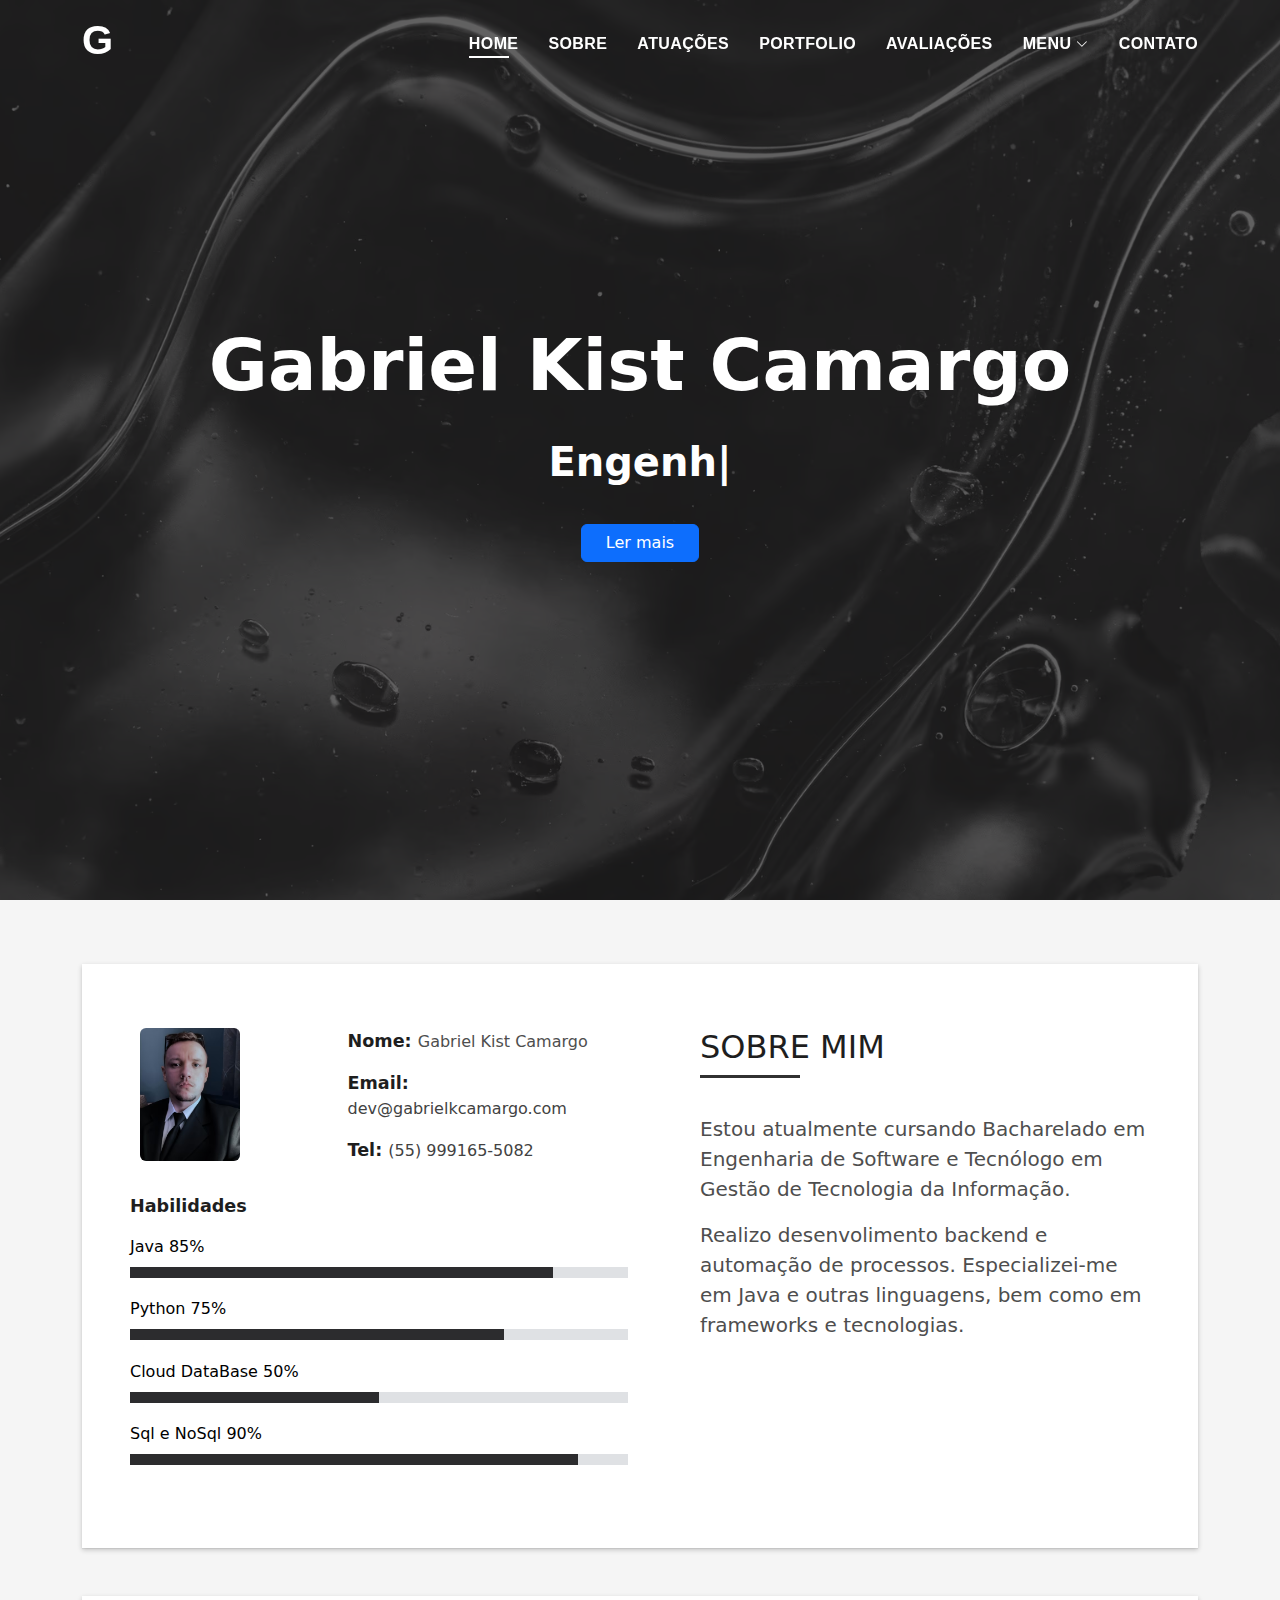
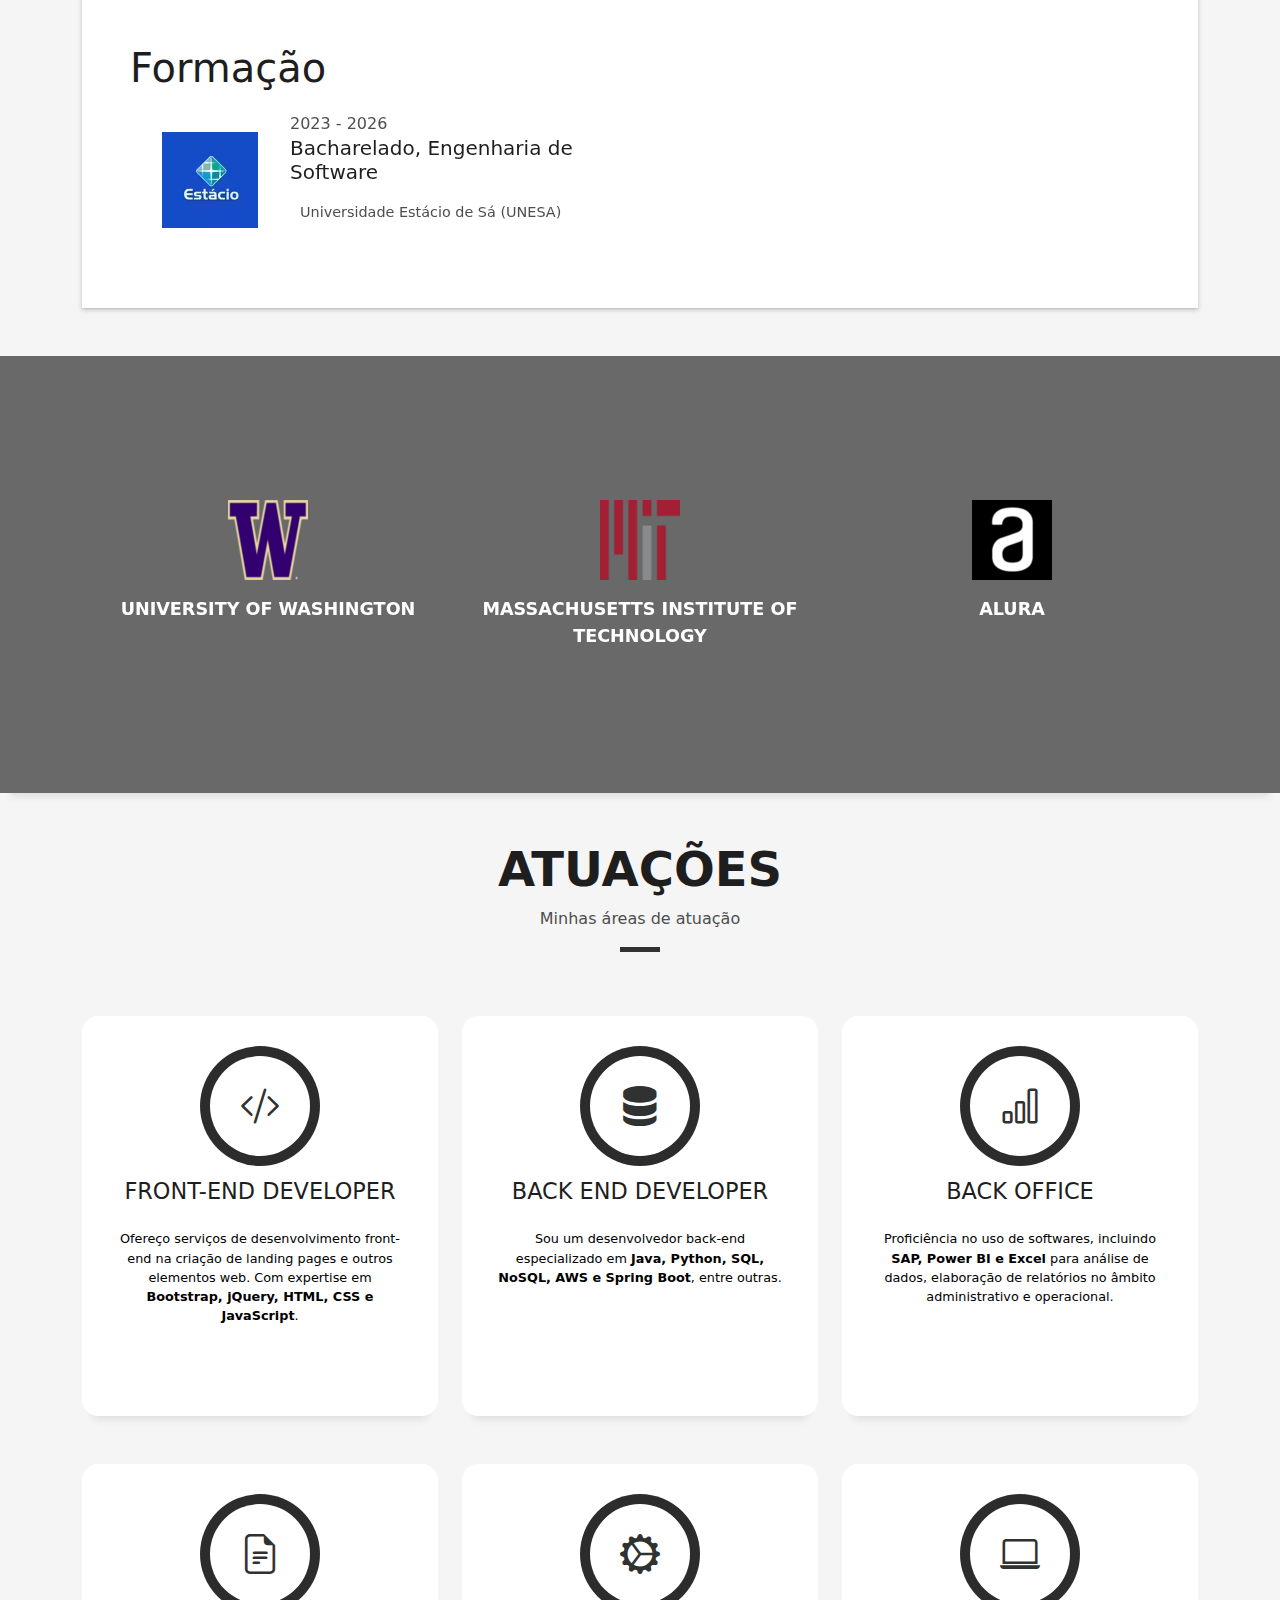
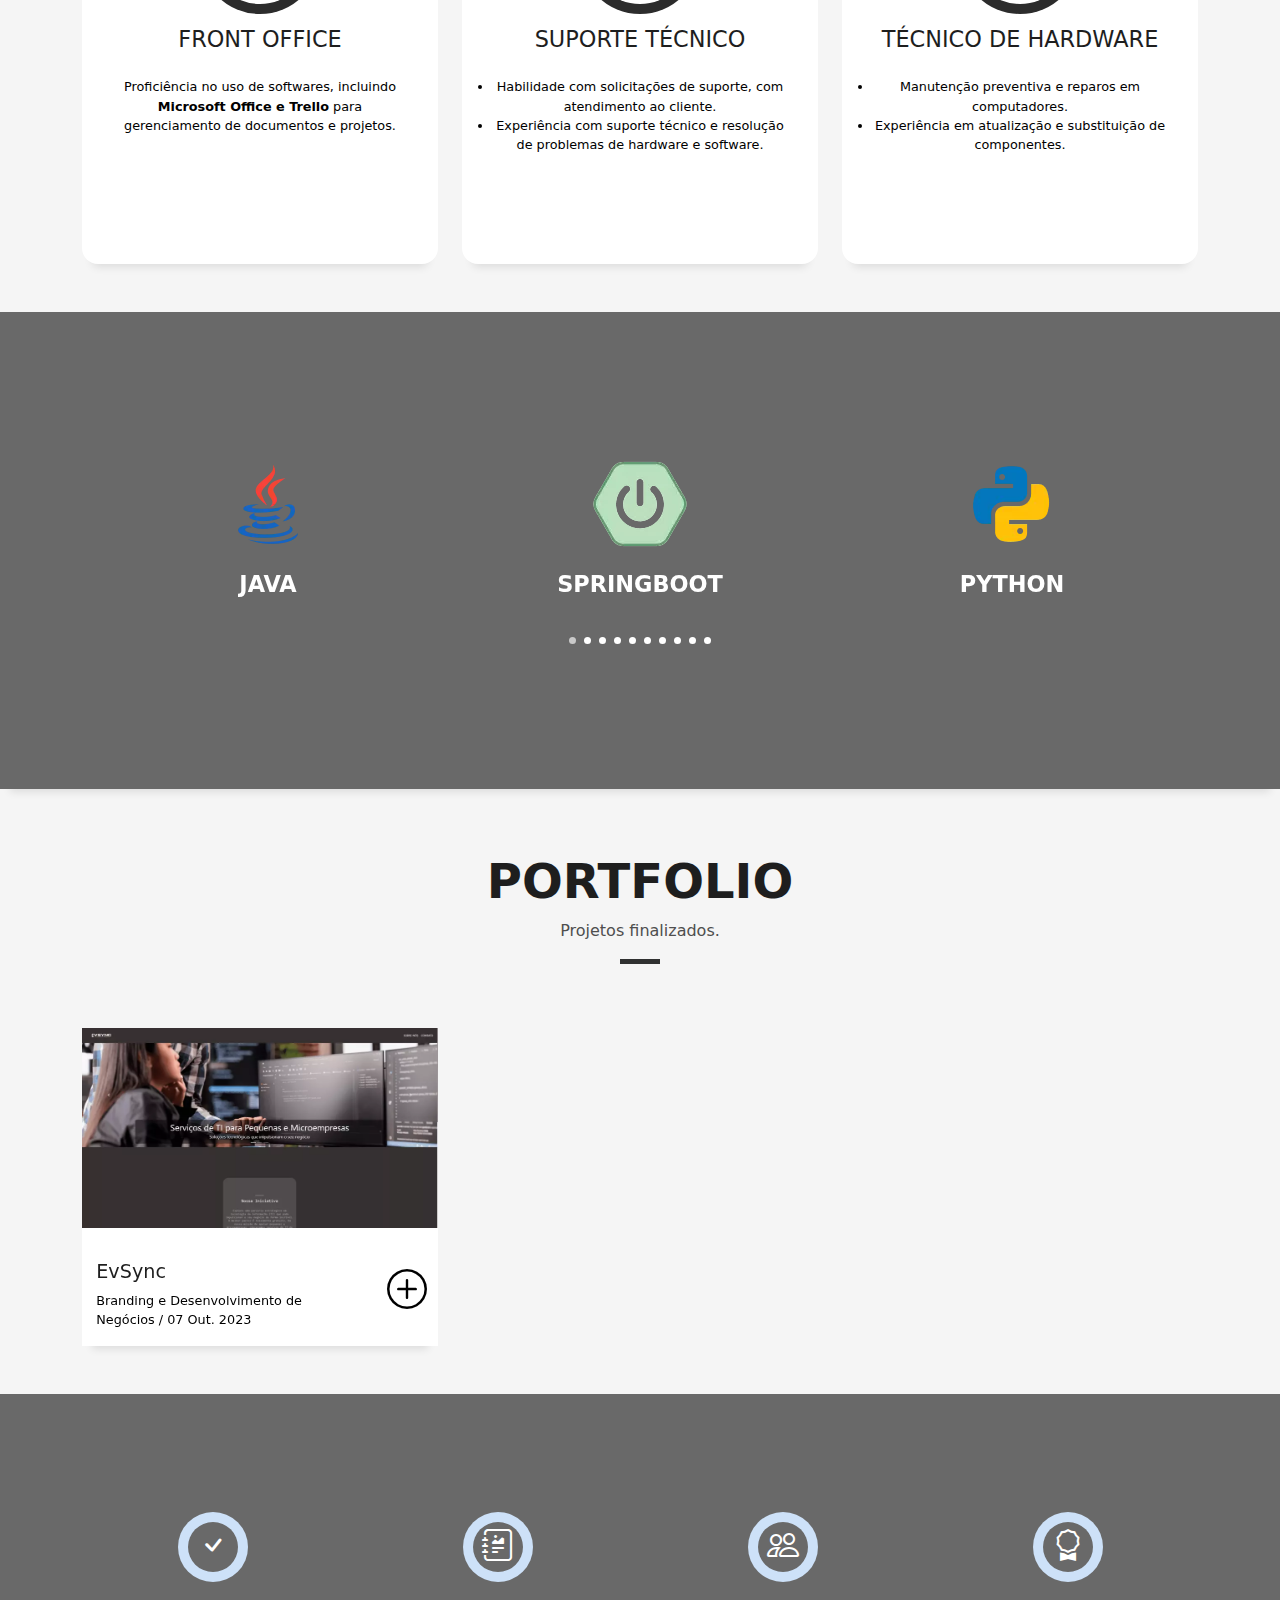
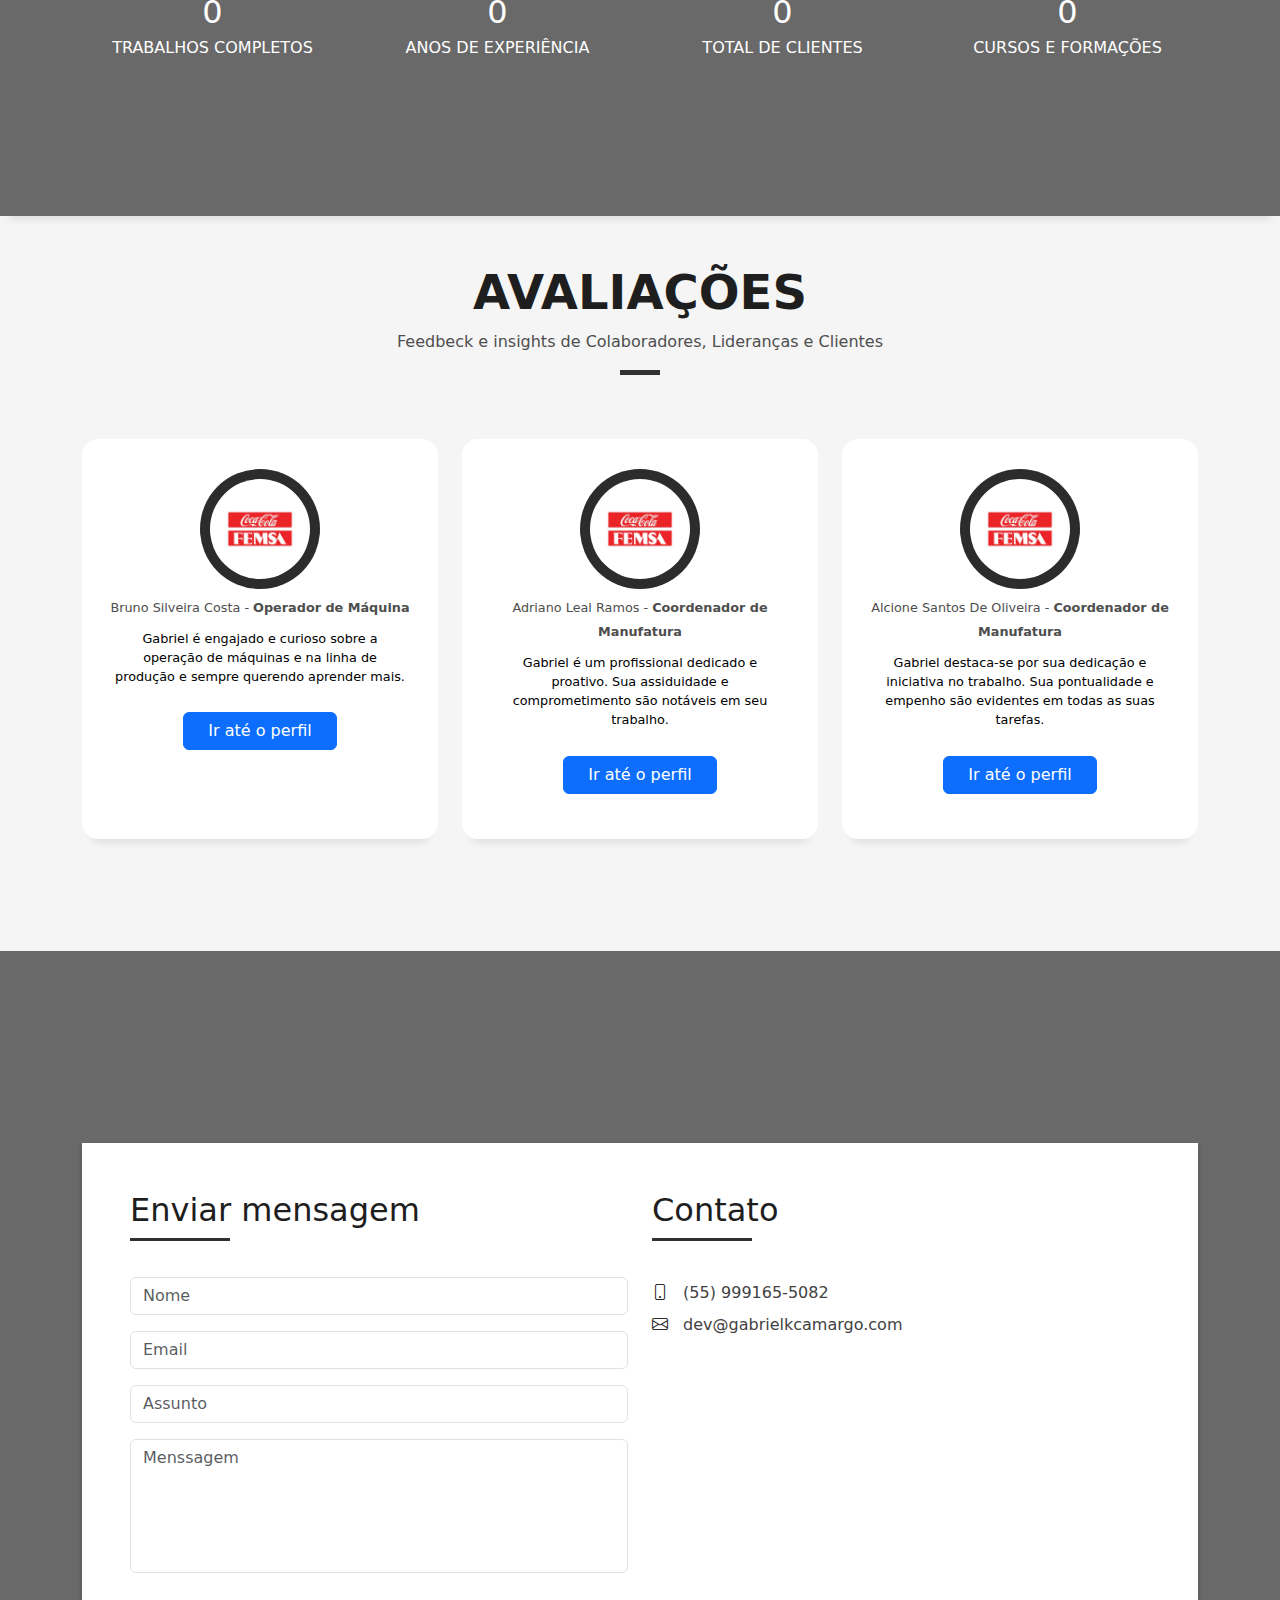
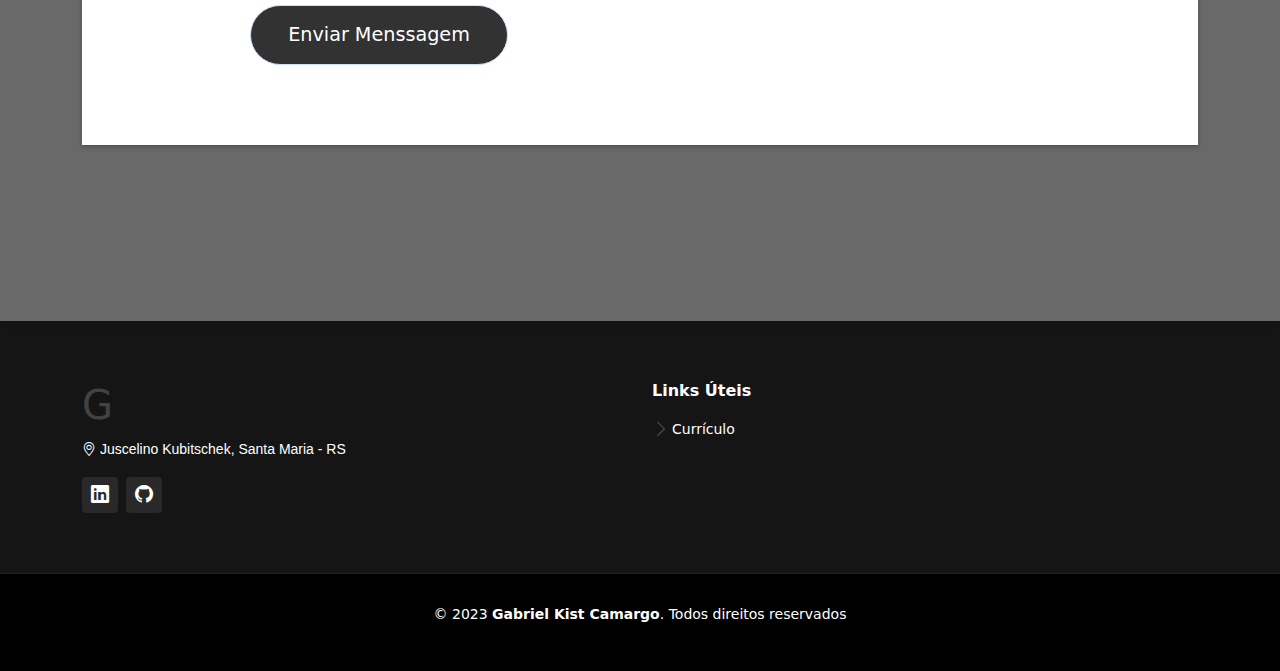
==== index.html @ 9a5e432b "Fixed - Correção nas dimenções" ====
<!DOCTYPE html>
<html lang="pt-br">
  <head>
    <meta charset="utf-8" />
    <meta content="width=device-width, initial-scale=1.0" name="viewport" />
    <title>Gabriel Kist Camargo | Portfolio</title>
    <meta
      name="keywords"
      content="Tecnologia da Informação, Desenvolvimento Web, Programação, Habilidades de TI, Portfólio, Experiência em TI"
    />

    <meta
      name="description"
      content="Portfólio de Gabriel Kist Camargo com habilidades de TI e descubra mais sobre mim, com experiência em diversas áreas da tecnologia da informação."
    />
    <!-- Favicons -->
    <link href="assets/img/AnyConv.com__favicon.webp" rel="icon" />
    <!-- Vendor CSS Files -->
    <link
      href="assets/vendor/bootstrap/css/bootstrap.min.css"
      rel="stylesheet"
    />
    <link
      href="assets/vendor/bootstrap-icons/bootstrap-icons.css"
      rel="stylesheet"
    />
    <link
      href="assets/vendor/glightbox/css/glightbox.min.css"
      rel="stylesheet"
    />
    <link href="assets/vendor/swiper/swiper-bundle.min.css" rel="stylesheet" />
    <!-- Template Main CSS File -->
    <link href="assets/css/main.css" rel="stylesheet" />
  </head>
  <body>
    <!-- ======= Header ======= -->
    <header id="header" class="fixed-top">
      <div class="container d-flex align-items-center justify-content-between">
        <h1 class="logo">G</h1>
        <nav id="navbar" class="navbar">
          <ul>
            <li><a class="nav-link scrollto active" href="#banner">Home</a></li>
            <li><a class="nav-link scrollto" href="#about">Sobre</a></li>
            <li><a class="nav-link scrollto" href="#services">Atuações</a></li>
            <li>
              <a class="nav-link scrollto" href="#portfolio">Portfolio</a>
            </li>
            <li>
              <a class="nav-link scrollto" href="#insights">Avaliações</a>
            </li>
            <li class="dropdown">
              <a href="#"
                ><span>Menu</span> <i class="bi bi-chevron-down"></i
              ></a>
              <ul>
                <li><a href="#">Drop Down 1</a></li>
                <a href="#formacoes">FORMAÇÕES</a>
                <li><a href="#">Drop Down 2</a></li>
                <li><a href="#">Drop Down 3</a></li>
                <li><a href="#">Drop Down 4</a></li>
              </ul>
            </li>
            <li><a class="nav-link scrollto" href="#contact">Contato</a></li>
          </ul>
          <i class="bi bi-list mobile-nav-toggle"></i>
        </nav>
      </div>
    </header>
    <!-- End Header -->
    <!-- ======= Banner Section ======= -->
    <div
      id="banner"
      class="banner route bg-image"
      style="background-image: url(assets/img/banner_header.avif)"
    >
      <div class="overlay-itro"></div>
      <div class="banner-content display-table">
        <div class="table-cell">
          <div class="container">
            <h1 class="banner-title mb-4">Gabriel Kist Camargo</h1>
            <p class="banner-subtitle">
              <span
                class="typed"
                data-typed-items="Engenheiro de Software, Desenvolvedor Back-End"
              ></span>
            </p>
            <p class="pt-3">
              <a
                class="btn btn-primary btn js-scroll px-4"
                href="#about"
                role="button"
                >Ler mais</a
              >
            </p>
          </div>
        </div>
      </div>
    </div>
    <!-- End Banner Section -->

    <main id="main">
      <!-- ======= About Section ======= -->
      <section id="about" class="about-mf sect-pt4 route">
        <div class="container">
          <div class="row">
            <div class="col-sm-12">
              <div class="box-shadow-full">
                <div class="row">
                  <div class="col-md-6">
                    <div class="row">
                      <div class="col-sm-6 col-md-5">
                        <div class="about-img">
                          <img
                            src="assets/img/foto_perfil_about.avif"
                            class="img-fluid rounded b-shadow-a"
                            style="width: 100px; height: 2%"
                            alt="Foto de Perfil de Gabriel Kist Camargo"
                          />
                        </div>
                      </div>
                      <div class="col-sm-6 col-md-7">
                        <div class="about-info">
                          <p>
                            <span class="title-s">Nome: </span>
                            <span>Gabriel Kist Camargo</span>
                          </p>
                          <p>
                            <span class="title-s">Email: </span>
                            <a
                              target="_blank"
                              href="mailto:dev@gabrielkcamargo.com"
                              >dev@gabrielkcamargo.com</a
                            >
                          </p>
                          <p>
                            <span class="title-s">Tel: </span>
                            <a
                              target="_blank"
                              href="https://wa.me/5555991655082?text=Olá,%20gostaria%20de%20falar%20com%20você!"
                              >(55) 999165-5082</a
                            >
                          </p>
                        </div>
                      </div>
                    </div>
                    <div class="skill-mf">
                      <p class="title-s">Habilidades</p>
                      <span>Java</span> <span class="pull-right">85%</span>
                      <div class="progress">
                        <div
                          class="progress-bar"
                          role="progressbar"
                          style="width: 85%"
                          aria-valuenow="85"
                          aria-valuemin="0"
                          aria-valuemax="100"
                          aria-label="Progresso atual: 85%"
                        ></div>
                      </div>
                      <span>Python</span> <span class="pull-right">75%</span>
                      <div class="progress">
                        <div
                          class="progress-bar"
                          role="progressbar"
                          style="width: 75%"
                          aria-valuenow="75"
                          aria-valuemin="0"
                          aria-valuemax="100"
                          aria-label="Progresso atual: 85%"
                        ></div>
                      </div>
                      <span>Cloud DataBase</span>
                      <span class="pull-right">50%</span>
                      <div class="progress">
                        <div
                          class="progress-bar"
                          role="progressbar"
                          style="width: 50%"
                          aria-valuenow="50"
                          aria-valuemin="0"
                          aria-valuemax="100"
                          aria-label="Progresso atual: 85%"
                        ></div>
                      </div>
                      <span>Sql e NoSql</span>
                      <span class="pull-right">90%</span>
                      <div class="progress">
                        <div
                          class="progress-bar"
                          role="progressbar"
                          style="width: 90%"
                          aria-valuenow="90"
                          aria-valuemin="0"
                          aria-valuemax="100"
                          aria-label="Progresso atual: 85%"
                        ></div>
                      </div>
                    </div>
                  </div>
                  <div class="col-md-6">
                    <div class="about-me pt-4 pt-md-0">
                      <div class="title-box-2">
                        <h5 class="title-left">SOBRE MIM</h5>
                      </div>
                      <p class="lead"></p>
                      <p class="lead">
                        Estou atualmente cursando
                        <b
                          >Bacharelado em Engenharia de Software e Tecnólogo em
                          Gestão de Tecnologia da Informação</b
                        >.
                      </p>
                      <p class="lead">
                        Realizo desenvolimento backend e automação de processos.
                        Especializei-me em Java e outras linguagens, bem como em
                        frameworks e tecnologias.
                      </p>
                    </div>
                  </div>
                </div>
              </div>
            </div>
          </div>
        </div>
      </section>
      <!-- End About Section -->
      <!-- ======= Atuações Section ======= -->
      <section id="formacoes">
        <div class="container">
          <div class="row">
            <div class="col-md-12">
              <div class="box-shadow-full">
                <h1 class="titulo-form">Formação</h1>
                <div class="other-slider swiper" data-aos-delay="100">
                  <div class="swiper-wrapper">
                    <div class="swiper-slide">
                      <div class="col-md-6">
                        <div class="education-box">
                          <img
                            src="./assets/img/icons/ESTÁCIO.avif"
                            alt="Imagem 2"
                            class="education-img"
                          />
                          <div>
                            <span class="year">2023 - 2026</span>
                            <h5 class="s-title">
                              Bacharelado, Engenharia de Software
                            </h5>
                            <p class="s-description">
                              Universidade Estácio de Sá (UNESA)
                            </p>
                          </div>
                        </div>
                      </div>
                    </div>
                    <div class="swiper-slide">
                      <div class="col-md-6">
                        <div class="education-box">
                          <img
                            src="./assets/img/icons/fiap.webp"
                            alt="Imagem 1"
                            class="education-img"
                          />
                          <div>
                            <span class="year">2024 - 2015</span>
                            <h5 class="s-title">
                              Tecnólogo, Gestão de TI
                            </h5>
                            <p class="s-description">
                              Faculdade de Informática e Administração Paulista
                              (FIAP)
                            </p>
                          </div>
                        </div>
                      </div>
                    </div>
                  </div>
                </div>
              </div>
            </div>
          </div>
        </div>
      </section>
      <div
        class="testimonials paralax-mf bg-image"
        style="background-image: url(assets/img/icons/banner_form.avif)"
      >
        <div class="overlay-mf"></div>
        <div class="container">
          <div class="row">
            <div
              class="col-md-12 d-flex justify-content-center align-items-center"
            >
              <div class="testimonials-slider swiper" data-aos-delay="100">
                <div class="swiper-wrapper">
                  <div class="swiper-slide">
                    <div class="testimonial-box">
                      <div class="author-test">
                        <img
                          src="./assets/img/icons/UOW.webp"
                          alt="Imagem 1"
                          class="education-img"
                        />
                        <span class="author-study">University of Washington</span>
                      </div>
                    </div>
                  </div>
                  <div class="swiper-slide">
                    <div class="testimonial-box">
                      <div class="author-test">
                        <img
                          src="./assets/img/icons/MIT.webp"
                          alt="Imagem 1"
                          class="education-img"
                          
                        />
                         <span class="author-study">Massachusetts Institute of Technology</span>
                      </div>
                    </div>
                  </div>
                  <div class="swiper-slide">
                    <div class="testimonial-box">
                      <div class="author-test">
                        <img
                          src="./assets/img/icons/alura.webp"
                          alt="Imagem 1"
                          class="education-img"
                        />
                         <span class="author-study">Alura</span>
                      </div>
                    </div>
                  </div>
                  <div class="swiper-slide">
                    <div class="testimonial-box">
                      <div class="author-test">
                        <img
                          src="./assets/img/icons/EF.webp"
                          alt="Imagem 1"
                          class="education-img"
                        />
                         <span class="author-study">English Live</span>
                      </div>
                    </div>
                  </div>
                  <div class="swiper-slide">
                    <div class="testimonial-box">
                      <div class="author-test">
                        <img
                          src="./assets/img/icons/EBAC.webp"
                          alt="Imagem 1"
                          class="education-img"
                        />
                         <span class="author-study">Escola Britânica de Artes Criativas e Tecnologia</span>
                      </div>
                    </div>
                  </div>
                  <div class="swiper-slide">
                    <div class="testimonial-box">
                      <div class="author-test">
                        <img
                          src="./assets/img/icons/Estudonauta.webp"
                          alt="Imagem 1"
                          class="education-img"
                        />
                         <span class="author-study">Estudonauta</span>
                      </div>
                    </div>
                  </div>
                  
                </div>
              </div>
            </div>
          </div>
        </div>
      </div>
      <!-- End Services Section -->
      <!-- ======= Atuações Section ======= -->
      <section id="services" class="services-mf pt-5 route">
        <div class="container">
          <div class="row">
            <div class="col-sm-12">
              <div class="title-box text-center">
                <h3 class="title-a">Atuações</h3>
                <p class="subtitle-a">Minhas áreas de atuação</p>
                <div class="line-mf"></div>
              </div>
            </div>
          </div>
          <div class="row">
            <div class="col-md-4">
              <div class="service-box">
                <div class="service-ico">
                  <span class="ico-circle"
                    ><i class="bi bi-code-slash"></i
                  ></span>
                </div>
                <div class="service-content">
                  <h2 class="s-title">Front-End Developer</h2>
                  <p class="s-description text-center">
                    Ofereço serviços de desenvolvimento front-end na criação de
                    landing pages e outros elementos web. Com expertise em
                    <b>Bootstrap, jQuery, HTML, CSS e JavaScript</b>.
                  </p>
                </div>
              </div>
            </div>
            <div class="col-md-4">
              <div class="service-box">
                <div class="service-ico">
                  <span class="ico-circle"><i class="bi bi-server"></i></span>
                </div>
                <div class="service-content">
                  <h2 class="s-title">Back End Developer</h2>
                  <p class="s-description text-center">
                    Sou um desenvolvedor back-end especializado em
                    <b>Java, Python, SQL, NoSQL, AWS e Spring Boot</b>, entre
                    outras.
                  </p>
                </div>
              </div>
            </div>
            <div class="col-md-4">
              <div class="service-box">
                <div class="service-ico">
                  <span class="ico-circle"
                    ><i class="bi bi-bar-chart"></i
                  ></span>
                </div>
                <div class="service-content">
                  <h2 class="s-title">Back Office</h2>
                  <p class="s-description text-center">
                    Proficiência no uso de softwares, incluindo
                    <b>SAP, Power BI e Excel</b> para análise de dados,
                    elaboração de relatórios no âmbito administrativo e
                    operacional.
                  </p>
                </div>
              </div>
            </div>
            <div class="col-md-4">
              <div class="service-box">
                <div class="service-ico">
                  <span class="ico-circle"
                    ><i class="bi bi-file-earmark-text"></i
                  ></span>
                </div>
                <div class="service-content">
                  <h2 class="s-title">Front Office</h2>
                  <p class="s-description text-center">
                    Proficiência no uso de softwares, incluindo
                    <b>Microsoft Office e Trello</b> para gerenciamento de
                    documentos e projetos.
                  </p>
                </div>
              </div>
            </div>
            <div class="col-md-4">
              <div class="service-box">
                <div class="service-ico">
                  <span class="ico-circle"
                    ><i class="bi bi-gear-wide-connected"></i
                  ></span>
                </div>
                <div class="service-content">
                  <h2 class="s-title">Suporte técnico</h2>
                  <ul class="s-description s-description-tec text-center">
                    <li>
                      Habilidade com solicitações de suporte, com
                      atendimento ao cliente.
                    </li>
                    <li>
                      Experiência com suporte técnico e
                      resolução de problemas de hardware e software.
                    </li>
                  </ul>
                </div>
              </div>
            </div>
            <div class="col-md-4">
              <div class="service-box">
                <div class="service-ico">
                  <span class="ico-circle"><i class="bi bi-laptop"></i></span>
                </div>
                <div class="service-content">
                  <h2 class="s-title">Técnico de hardware</h2>
                  <ul class="s-description s-description-tec text-center">
                    <li>
                      Manutenção preventiva e reparos em computadores.
                    </li>
                    <li>
                      Experiência em atualização e substituição de componentes.
                    </li>
                  </ul>
                </div>
              </div>
            </div>
          </div>
        </div>
      </section>
      <!-- End Services Section -->
      <div
        class="testimonials paralax-mf bg-image"
        style="background-image: url(assets/img/icons/banner_tech.avif)"
      >
        <div class="overlay-mf"></div>
        <div class="container">
          <div class="row">
            <div
              class="col-md-12 d-flex justify-content-center align-items-center"
            >
              <div class="testimonials-slider swiper" data-aos-delay="100">
                <div class="swiper-wrapper">
                  <div class="swiper-slide">
                    <div class="testimonial-box">
                      <div class="author-test">
                        <img
                          src="./assets/img/icon/iconejava.webp"
                          alt="Icone Java"
                        />
                        <span class="author">Java</span>
                      </div>
                    </div>
                  </div>
                  <div class="swiper-slide">
                    <div class="testimonial-box">
                      <div class="author-test">
                        <img
                          src="./assets/img/icon/iconespringboot.webp"
                          alt="Icone SpringBoot"
                        />
                        <span class="author">SpringBoot</span>
                      </div>
                    </div>
                  </div>
                  <div class="swiper-slide">
                    <div class="testimonial-box">
                      <div class="author-test">
                        <img
                          src="./assets/img/icon/iconepython.webp"
                          alt="Icone Python"
                        />
                        <span class="author">Python</span>
                      </div>
                    </div>
                  </div>
                  <div class="swiper-slide">
                    <div class="testimonial-box">
                      <div class="author-test">
                        <img
                          src="./assets/img/icon/iconemongodb.webp"
                          alt="Icone MongoDB"
                        />
                        <span class="author">MongoDB</span>
                      </div>
                    </div>
                  </div>
                  <div class="swiper-slide">
                    <div class="testimonial-box">
                      <div class="author-test">
                        <img
                          src="./assets/img/icon/iconepostgreesql.webp"
                          alt="Icone PostgreeSQL"
                        />
                        <span class="author">PostgreeSQL</span>
                      </div>
                    </div>
                  </div>
                  <div class="swiper-slide">
                    <div class="testimonial-box">
                      <div class="author-test">
                        <img
                          src="./assets/img/icon/iconeaws.webp"
                          alt="Icone AWS"
                        />
                        <span class="author">AWS</span>
                      </div>
                    </div>
                  </div>
                  <div class="swiper-slide">
                    <div class="testimonial-box">
                      <div class="author-test">
                        <img
                          src="./assets/img/icon/iconegit.webp"
                          alt="Icone Git"
                        />
                        <span class="author">Git</span>
                      </div>
                    </div>
                  </div>
                  <div class="swiper-slide">
                    <div class="testimonial-box">
                      <div class="author-test">
                        <img
                          src="./assets/img/icon/iconegitlab.webp"
                          alt="Icone GitLab"
                        />
                        <span class="author">GitLab</span>
                      </div>
                    </div>
                  </div>
                  <div class="swiper-slide">
                    <div class="testimonial-box">
                      <div class="author-test">
                        <img
                          src="./assets/img/icon/iconedocker.webp"
                          alt="Icone Docker"
                        />
                        <span class="author">Docker</span>
                      </div>
                    </div>
                  </div>
                  <div class="swiper-slide">
                    <div class="testimonial-box">
                      <div class="author-test">
                        <img
                          src="./assets/img/icon/iconekubernets.webp"
                          alt="Icone Kubernets"
                        />
                        <span class="author">Kubernets</span>
                      </div>
                    </div>
                  </div>
                </div>
                <div class="swiper-pagination"></div>
              </div>
            </div>
          </div>
        </div>
      </div>
      <!-- End Testimonials Section -->

      <!-- ======= Portfolio Section ======= -->
      <section id="portfolio" class="portfolio-mf sect-pt4 route">
        <div class="container">
          <div class="row">
            <div class="col-sm-12">
              <div class="title-box text-center">
                <h3 class="title-a">Portfolio</h3>
                <p class="subtitle-a">Projetos finalizados.</p>
                <div class="line-mf"></div>
              </div>
            </div>
          </div>
          <div class="row">
            <div class="col-md-4">
              <div class="work-box">
                <a
                  href="assets/img/AnyConv.com__evsync_portfolio.webp"
                  data-gallery="portfolioGallery"
                  class="portfolio-lightbox"
                >
                  <div class="work-img">
                    <img
                      src="assets/img/AnyConv.com__evsync_portfolio.webp
                    "
                      alt=""
                      class="img-fluid"
                    />
                  </div>
                </a>
                <div class="work-content">
                  <div class="row">
                    <div class="col-sm-8">
                      <h2 class="w-title">EvSync</h2>
                      <div class="w-more">
                        <span class="w-ctegory"
                          >Branding e Desenvolvimento de Negócios</span
                        >
                        /
                        <span class="w-date">07 Out. 2023</span>
                      </div>
                    </div>
                    <div class="col-sm-4">
                      <div class="w-like">
                        <a href="#"> <span class="bi bi-plus-circle"></span></a>
                      </div>
                    </div>
                  </div>
                </div>
              </div>
            </div>
          </div>
        </div>
      </section>
      <!-- End Portfolio Section -->
      <!-- ======= Counter Section ======= -->
      <div
        class="section-counter paralax-mf bg-image"
        style="background-image: url(assets/img/fundo_counter.avif)"
      >
        <div class="overlay-mf"></div>
        <div class="container position-relative">
          <div class="row">
            <div class="col-sm-3 col-lg-3">
              <div class="counter-box counter-box pt-4 pt-md-0">
                <div class="counter-ico">
                  <span class="ico-circle"><i class="bi bi-check"></i></span>
                </div>
                <div class="counter-num">
                  <p
                    data-purecounter-start="0"
                    data-purecounter-end="10"
                    data-purecounter-duration="1"
                    class="counter purecounter"
                  ></p>
                  <span class="counter-text">TRABALHOS COMPLETOS</span>
                </div>
              </div>
            </div>
            <div class="col-sm-3 col-lg-3">
              <div class="counter-box pt-4 pt-md-0">
                <div class="counter-ico">
                  <span class="ico-circle"
                    ><i class="bi bi-journal-richtext"></i
                  ></span>
                </div>
                <div class="counter-num">
                  <p
                    data-purecounter-start="0"
                    data-purecounter-end="2"
                    data-purecounter-duration="1"
                    class="counter purecounter"
                  ></p>
                  <span class="counter-text">ANOS DE EXPERIÊNCIA</span>
                </div>
              </div>
            </div>
            <div class="col-sm-3 col-lg-3">
              <div class="counter-box pt-4 pt-md-0">
                <div class="counter-ico">
                  <span class="ico-circle"><i class="bi bi-people"></i></span>
                </div>
                <div class="counter-num">
                  <p
                    data-purecounter-start="0"
                    data-purecounter-end="5"
                    data-purecounter-duration="1"
                    class="counter purecounter"
                  ></p>
                  <span class="counter-text">TOTAL DE CLIENTES</span>
                </div>
              </div>
            </div>
            <div class="col-sm-3 col-lg-3">
              <div class="counter-box pt-4 pt-md-0">
                <div class="counter-ico">
                  <span class="ico-circle"><i class="bi bi-award"></i></span>
                </div>
                <div class="counter-num">
                  <p
                    data-purecounter-start="0"
                    data-purecounter-end="23"
                    data-purecounter-duration="1"
                    class="counter purecounter"
                  ></p>
                  <span class="counter-text">CURSOS E FORMAÇÕES</span>
                </div>
              </div>
            </div>
          </div>
        </div>
      </div>
      <!-- End Counter Section -->

      <!-- ======= Testimonials Section ======= -->

      <!-- ======= insights Section ======= -->
      <section id="insights" class="services-mf pt-5 route">
        <div class="container">
          <div class="row">
            <div class="col-sm-12">
              <div class="title-box text-center">
                <h3 class="title-a">Avaliações</h3>
                <p class="subtitle-a">
                  Feedbeck e insights de Colaboradores, Lideranças e Clientes
                </p>
                <div class="line-mf"></div>
              </div>
            </div>
          </div>
          <div class="row">
            <div class="col-md-4">
              <div class="service-box">
                <div class="service-ico">
                  <span class="ico-circle"
                    ><img
                      src="./assets/img/AnyConv.com__Coca-Cola_Femsa_Logo.webp"
                      alt=""
                      style="width: 70px"
                  /></span>
                </div>
                <div class="service-content">
                  <span class="author"
                    >Bruno Silveira Costa - <b>Operador de Máquina</b></span
                  >
                  <p class="s-description text-center">
                    Gabriel é engajado e curioso sobre a
                    operação de máquinas e na linha de produção e sempre
                    querendo aprender mais.
                  </p>
                  <a
                    href="https://www.linkedin.com/in/bruno-silveira-costa-a61403243/"
                    target="_blank"
                    class="btn btn-primary btn js-scroll px-4"
                  >
                    Ir até o perfil</a
                  >
                </div>
              </div>
            </div>
            <div class="col-md-4">
              <div class="service-box">
                <div class="service-ico">
                  <span class="ico-circle"
                    ><img
                      src="./assets/img/AnyConv.com__Coca-Cola_Femsa_Logo.webp"
                      alt=""
                      style="width: 70px"
                  /></span>
                </div>
                <div class="service-content">
                  <span class="author"
                    >Adriano Leal Ramos - <b>Coordenador de Manufatura</b></span
                  >
                  <p class="s-description text-center">
                    Gabriel é um profissional dedicado e proativo. Sua
                    assiduidade e comprometimento são notáveis em seu trabalho.
                  </p>
                  <a
                    href="https://www.linkedin.com/in/adriano-leal-ramos-6849971a2/"
                    target="_blank"
                    class="btn btn-primary btn js-scroll px-4"
                  >
                    Ir até o perfil</a
                  >
                </div>
              </div>
            </div>
            <div class="col-md-4">
              <div class="service-box">
                <div class="service-ico">
                  <span class="ico-circle"
                    ><img
                      src="./assets/img/AnyConv.com__Coca-Cola_Femsa_Logo.webp"
                      alt=""
                      style="width: 70px"
                  /></span>
                </div>
                <div class="service-content">
                  <span class="author"
                    >Alcione Santos De Oliveira -
                    <b>Coordenador de Manufatura</b></span
                  >
                  <p class="s-description text-center">
                    Gabriel destaca-se por sua dedicação e iniciativa no
                    trabalho. Sua pontualidade e empenho são evidentes em todas
                    as suas tarefas.
                  </p>
                  <a
                    href="https://www.linkedin.com/in/alcione-santos-de-oliveira-119b7321a/"
                    target="_blank"
                    class="btn btn-primary btn js-scroll px-4"
                  >
                    Ir até o perfil</a
                  >
                </div>
              </div>
            </div>
          </div>
        </div>
      </section>
      <!-- End insights Section -->
      <!-- ======= Contact Section ======= -->
      <section
        id="contact"
        class="paralax-mf footer-paralax bg-image sect-mt4 route"
        style="background-image: url(assets/img/overlay-bg.avif)"
      >
        <div class="overlay-mf"></div>
        <div class="container">
          <div class="row">
            <div class="col-sm-12">
              <div class="contact-mf">
                <div id="contact" class="box-shadow-full">
                  <div class="row">
                    <div class="col-md-6">
                      <div class="title-box-2">
                        <h5 class="title-left">Enviar mensagem</h5>
                      </div>
                      <div>
                        <form
                          action="https://api.staticforms.xyz/submit"
                          method="post"
                        >
                          <input
                            type="hidden"
                            name="accessKey"
                            value="aba713e2-a6af-4f68-9a49-30b8d88d6799"
                          />
                          <div class="row">
                            <div class="col-md-12 mb-3">
                              <div class="form-group">
                                <input
                                  type="text"
                                  name="name"
                                  class="form-control"
                                  id="name"
                                  placeholder="Nome"
                                  required
                                  autocomplete="name"
                                />
                              </div>
                            </div>
                            <div class="col-md-12 mb-3">
                              <div class="form-group">
                                <input
                                  type="email"
                                  class="form-control"
                                  name="email"
                                  id="email"
                                  placeholder="Email"
                                  required
                                  autocomplete="email"
                                />
                              </div>
                            </div>
                            <div class="col-md-12 mb-3">
                              <div class="form-group">
                                <input
                                  type="text"
                                  class="form-control"
                                  name="subject"
                                  id="subject"
                                  placeholder="Assunto"
                                  required
                                />
                              </div>
                            </div>
                            <div class="col-md-12">
                              <div class="form-group">
                                <textarea
                                  class="form-control"
                                  name="message"
                                  rows="5"
                                  placeholder="Menssagem"
                                  required
                                  style="resize: none"
                                ></textarea>
                              </div>
                            </div>
                            <input
                              type="text"
                              name="honeypot"
                              style="display: none"
                            />
                            <div
                              id="confirmationMessage"
                              style="display: none"
                            ></div>
                            <div class="col-md-12 text-center">
                              <button
                                type="submit"
                                class="button button-a button-big button-rouded"
                              >
                                Enviar Menssagem
                              </button>
                            </div>
                          </div>
                        </form>
                      </div>
                    </div>
                    <div class="col-md-6">
                      <div class="title-box-2 pt-4 pt-md-0">
                        <h5 class="title-left">Contato</h5>
                      </div>
                      <div class="more-info">
                        <ul class="list-ico">
                          <li>
                            <span class="bi bi-phone"></span>
                            <a
                              target="_blank"
                              href="https://wa.me/5555991655082?text=Olá,%20gostaria%20de%20falar%20com%20você!"
                              >(55) 999165-5082</a
                            >
                          </li>
                          <li>
                            <span class="bi bi-envelope"></span>
                            <a
                              target="_blank"
                              href="mailto:dev@gabrielkcamargo.com"
                              >dev@gabrielkcamargo.com</a
                            >
                          </li>
                        </ul>
                      </div>
                    </div>
                  </div>
                </div>
              </div>
            </div>
          </div>
        </div>
      </section>
      <!-- End Contact Section -->
    </main>
    <footer id="footer">
      <div class="footer-top">
        <div class="container">
          <div class="row">
            <div class="col-lg-6 col-md-6">
              <div class="footer-info">
                <h1 class="logo"><a href="index.html">G</a></h1>
                <p>
                  <span class="bi bi-geo-alt"></span> Juscelino Kubitschek,
                  Santa Maria - RS
                </p>
                <div class="social-links mt-3">
                  <a
                    href="https://www.linkedin.com/in/gabriel-kist-camargo-320a56296/"
                    class="linkedin"
                    target="_blank"
                    ><i class="bi bi-linkedin"></i
                  ></a>
                  <a
                    href="https://github.com/gabrielk-camargo"
                    class="linkedin"
                    target="_blank"
                    ><i class="bi bi-github"></i
                  ></a>
                </div>
              </div>
            </div>

            <div class="col-lg-2 col-md-6 footer-links">
              <h4>Links Úteis</h4>
              <ul>
                <li>
                  <i class="bi bi-chevron-right"></i>
                  <a
                    target="_blank"
                    href="./assets/doc/Currículo Gabriel Kist Camargo.pdf"
                    >Currículo</a
                  >
                </li>
              </ul>
            </div>
          </div>
        </div>
      </div>
      <div class="container">
        <div class="row">
          <div class="col-sm-12">
            <div class="copyright-box">
              <p class="copyright">
                &copy; 2023 <strong>Gabriel Kist Camargo</strong>. Todos
                direitos reservados
              </p>
            </div>
          </div>
        </div>
      </div>
    </footer>

    <!-- End  Footer -->

    <div id="preloader"></div>
    <a
      href="#"
      class="back-to-top d-flex align-items-center justify-content-center"
      ><i class="bi bi-arrow-up-short"></i
    ></a>
    <!-- Vendor JS Files -->
    <script src="assets/vendor/purecounter/purecounter_vanilla.js"></script>
    <script src="assets/vendor/bootstrap/js/bootstrap.bundle.min.js"></script>
    <script src="assets/vendor/glightbox/js/glightbox.min.js"></script>
    <script src="assets/vendor/swiper/swiper-bundle.min.js"></script>
    <script src="assets/vendor/typed.js/typed.umd.js"></script>
    <!-- Template Main JS File -->
    <script src="assets/js/main.js"></script>
  </body>
</html>
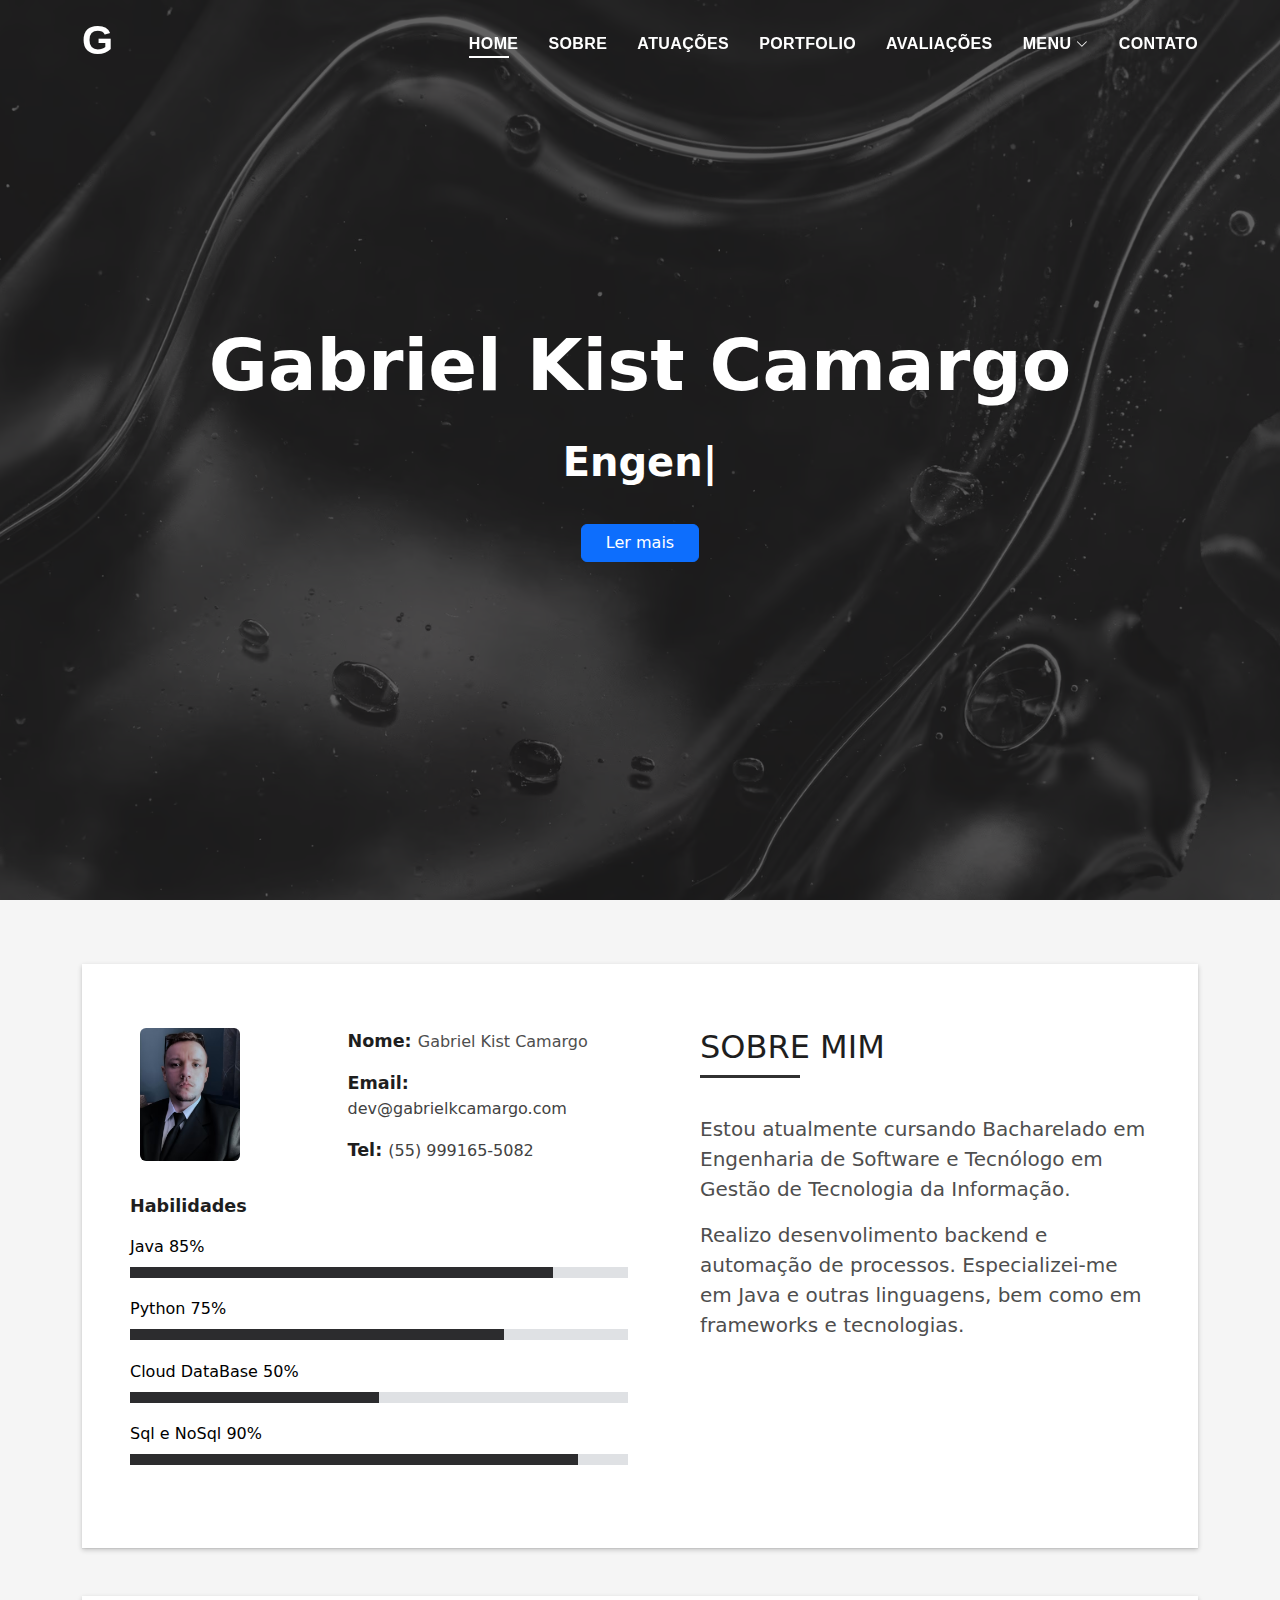
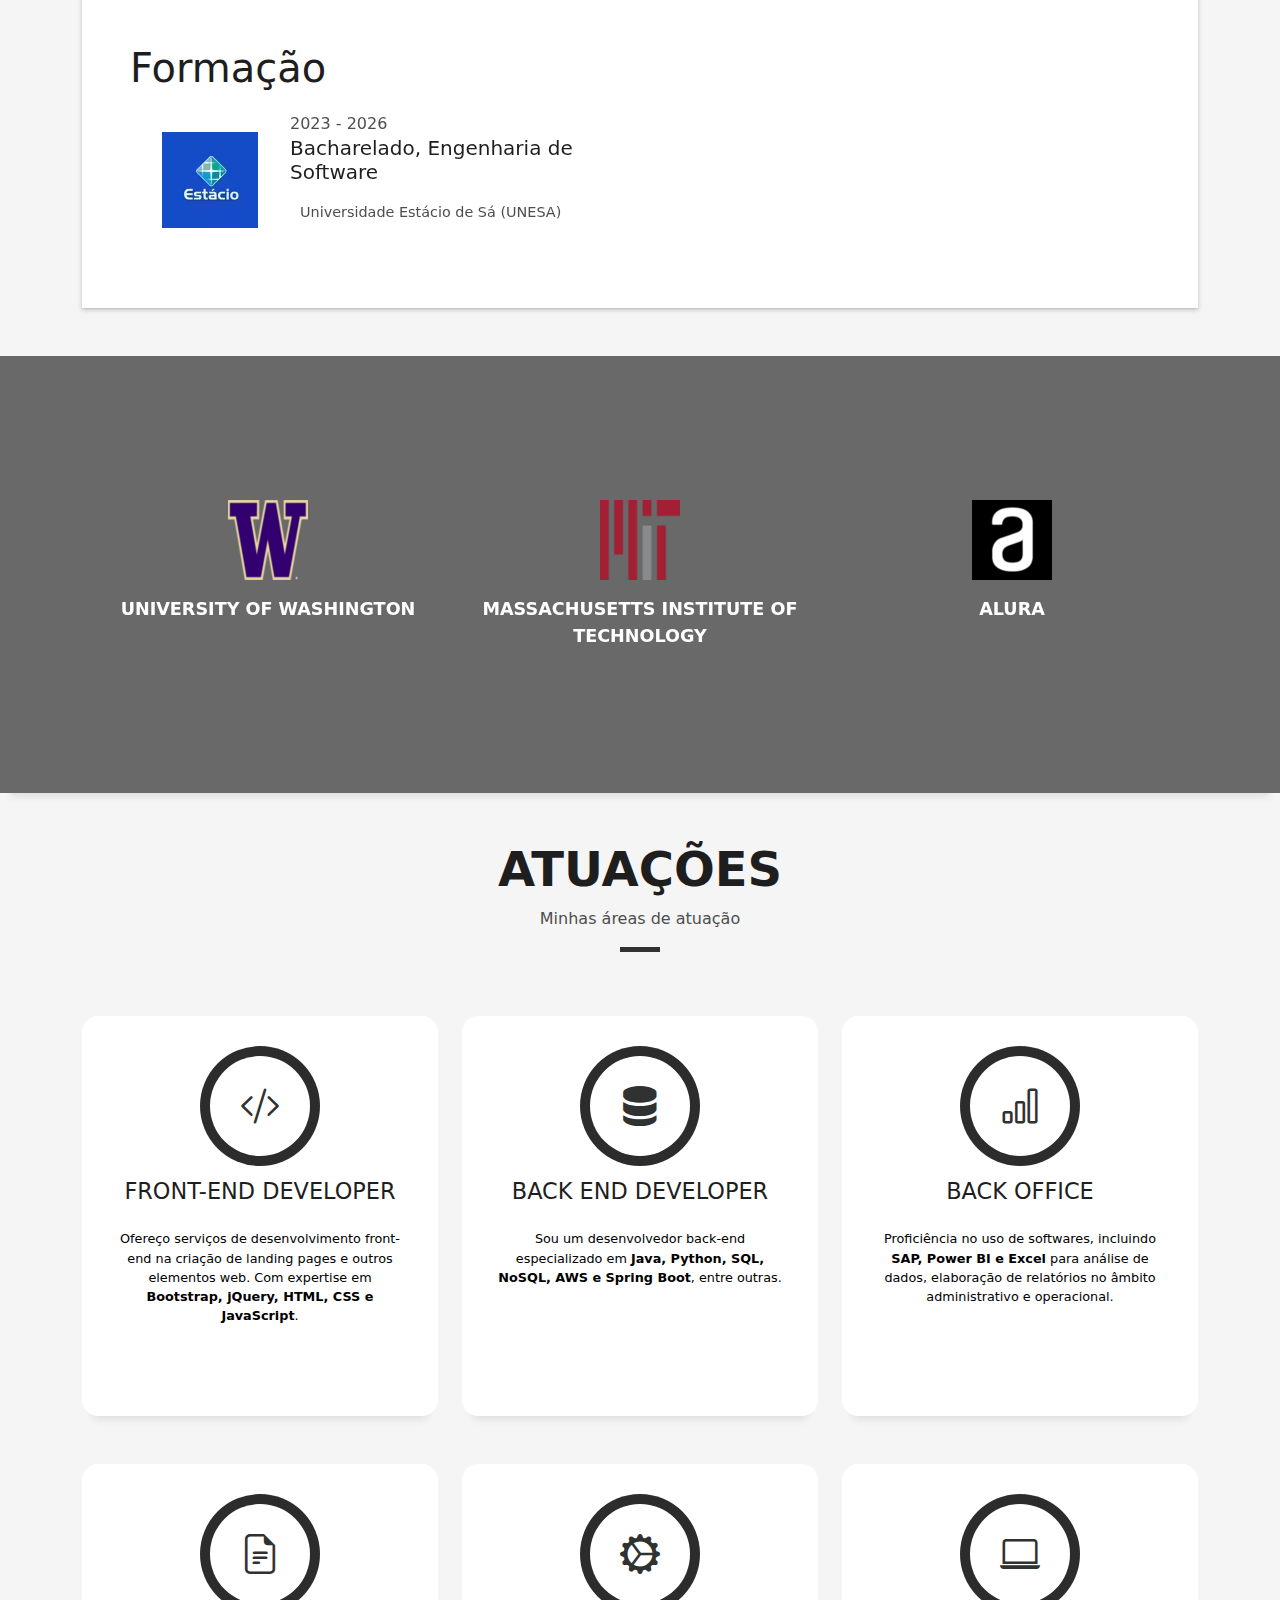
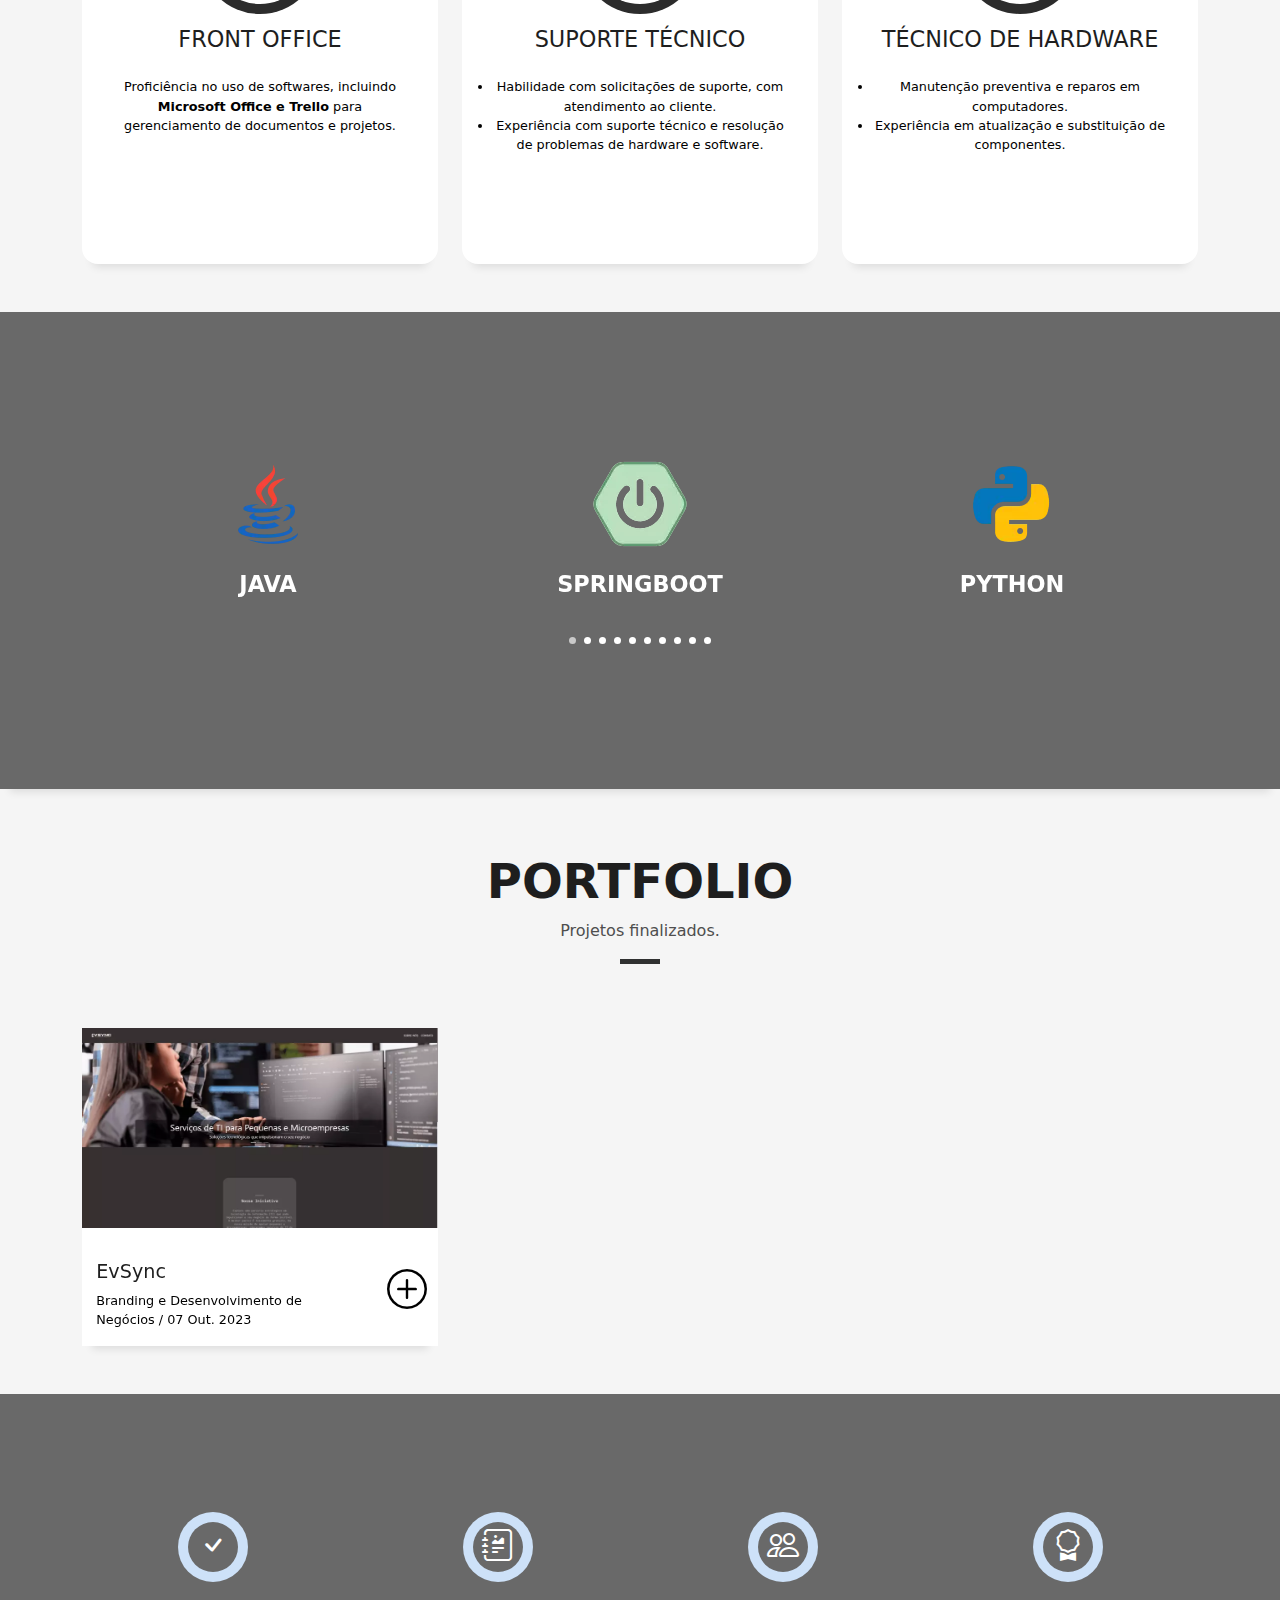
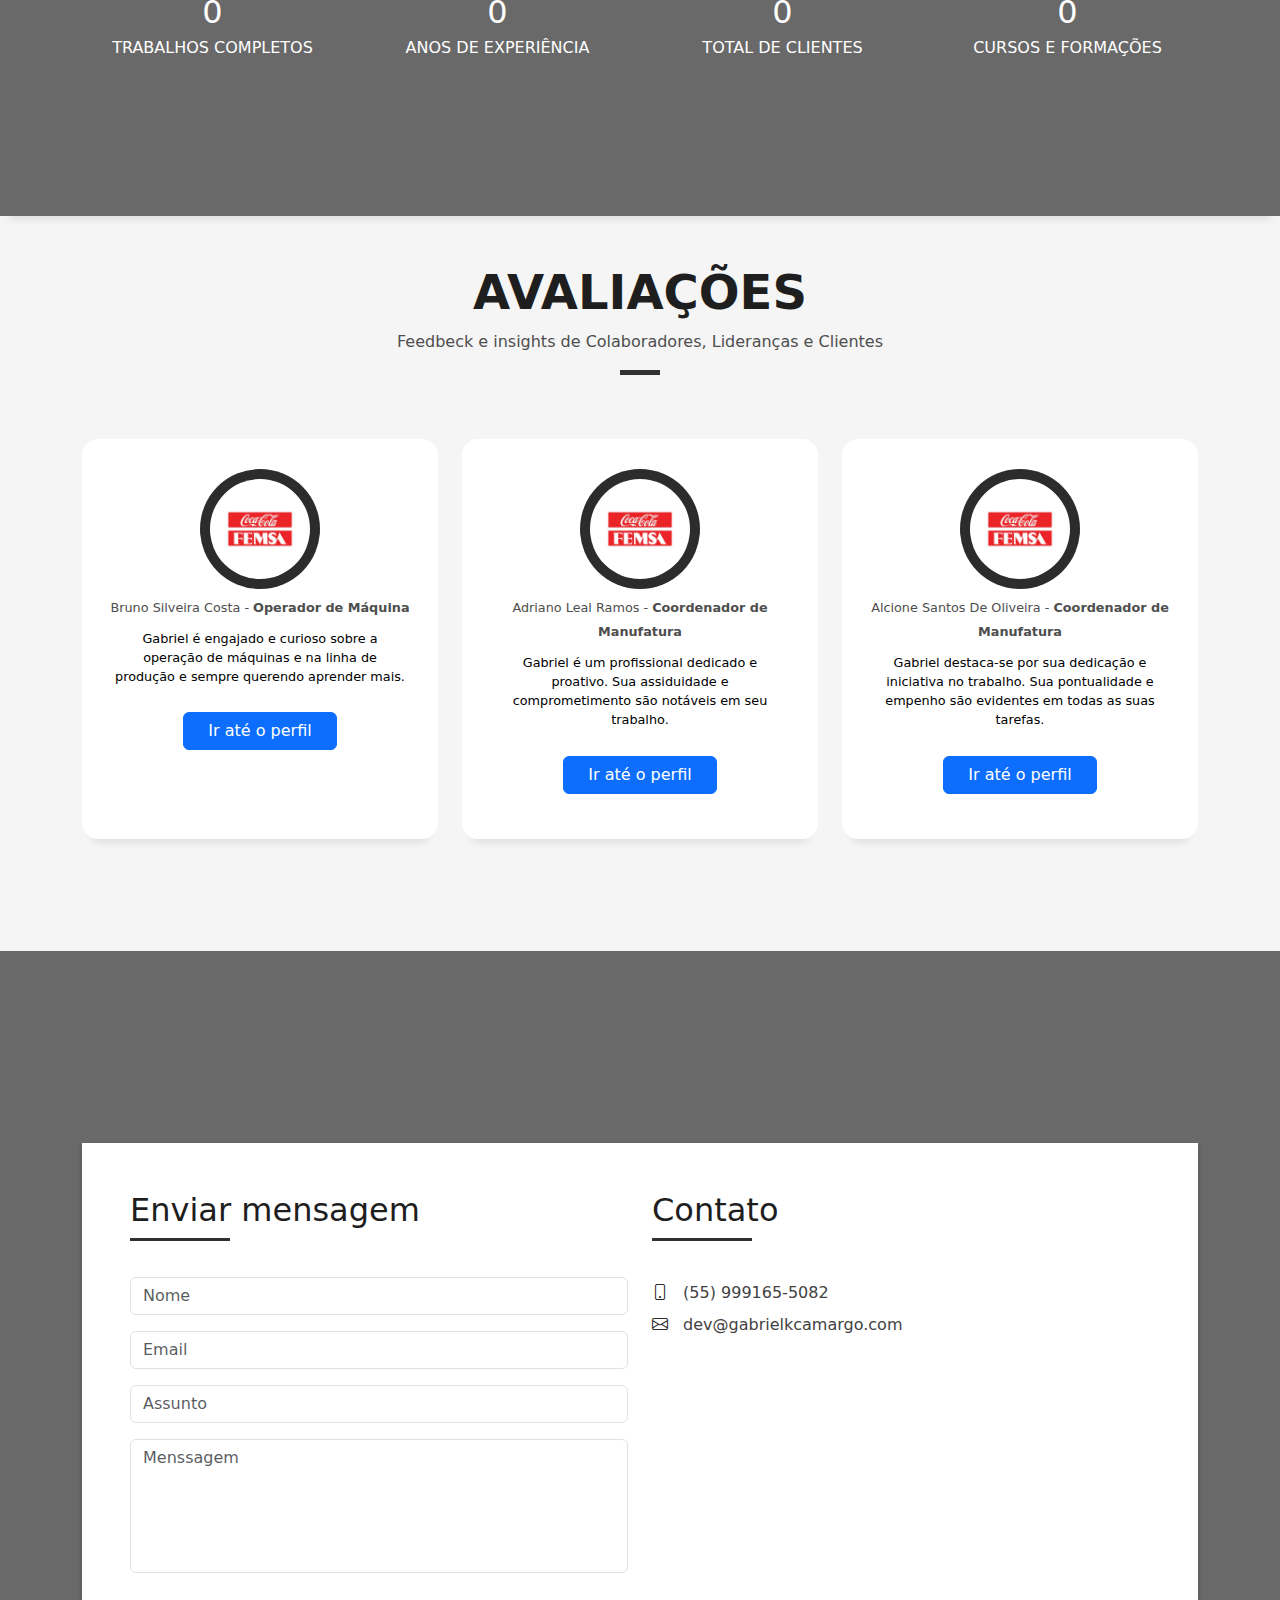
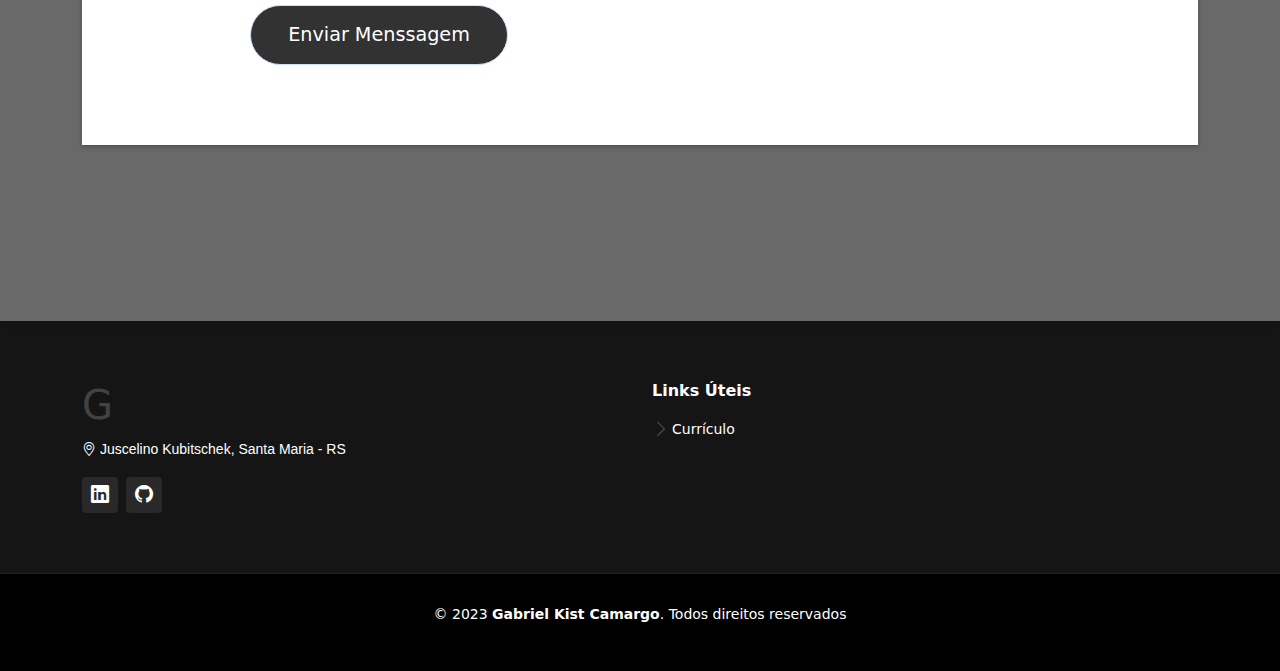
==== commit 2ca3f6c8: "Fixed - Correção de nomes" ====
--- a/index.html
+++ b/index.html
@@ -237,7 +237,7 @@
                       <div class="col-md-6">
                         <div class="education-box">
                           <img
-                            src="./assets/img/icons/ESTÁCIO.avif"
+                            src="./assets/img/icons/ESTACIO.avif"
                             alt="Imagem 2"
                             class="education-img"
                           />
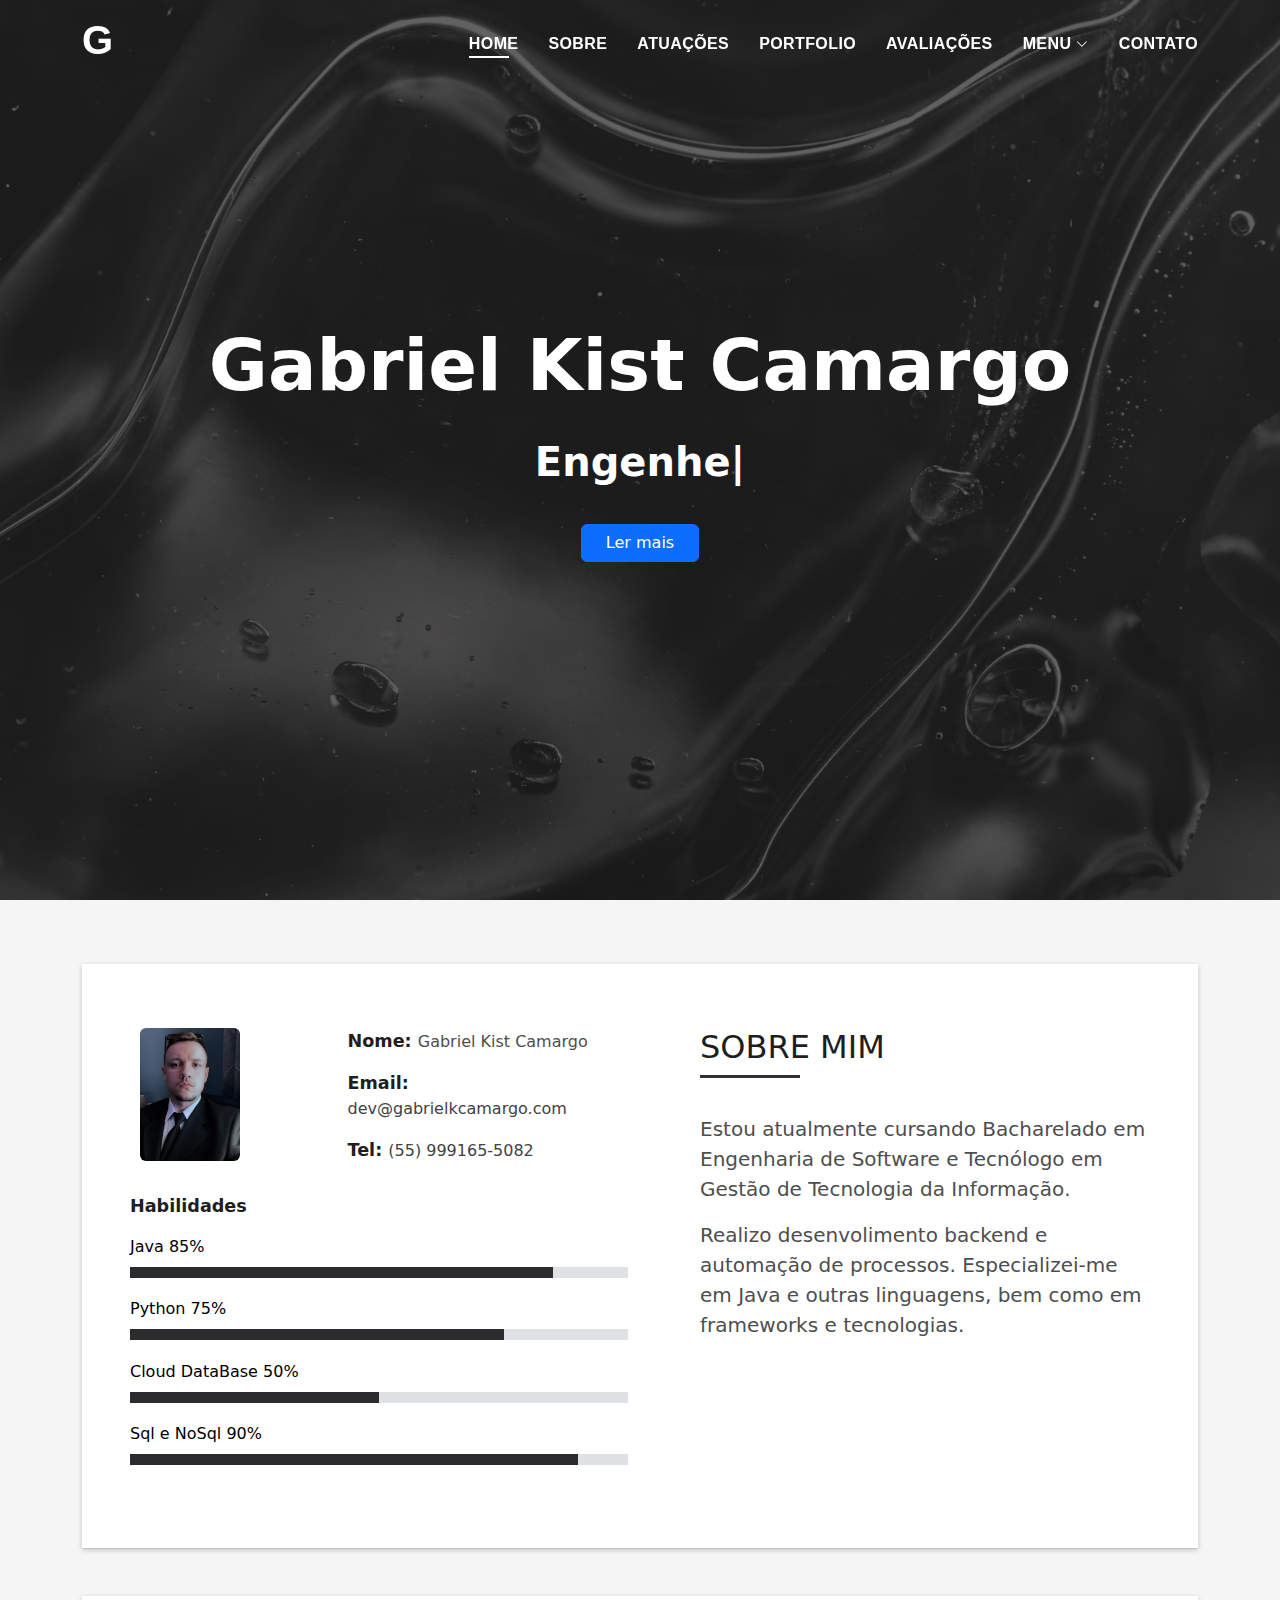
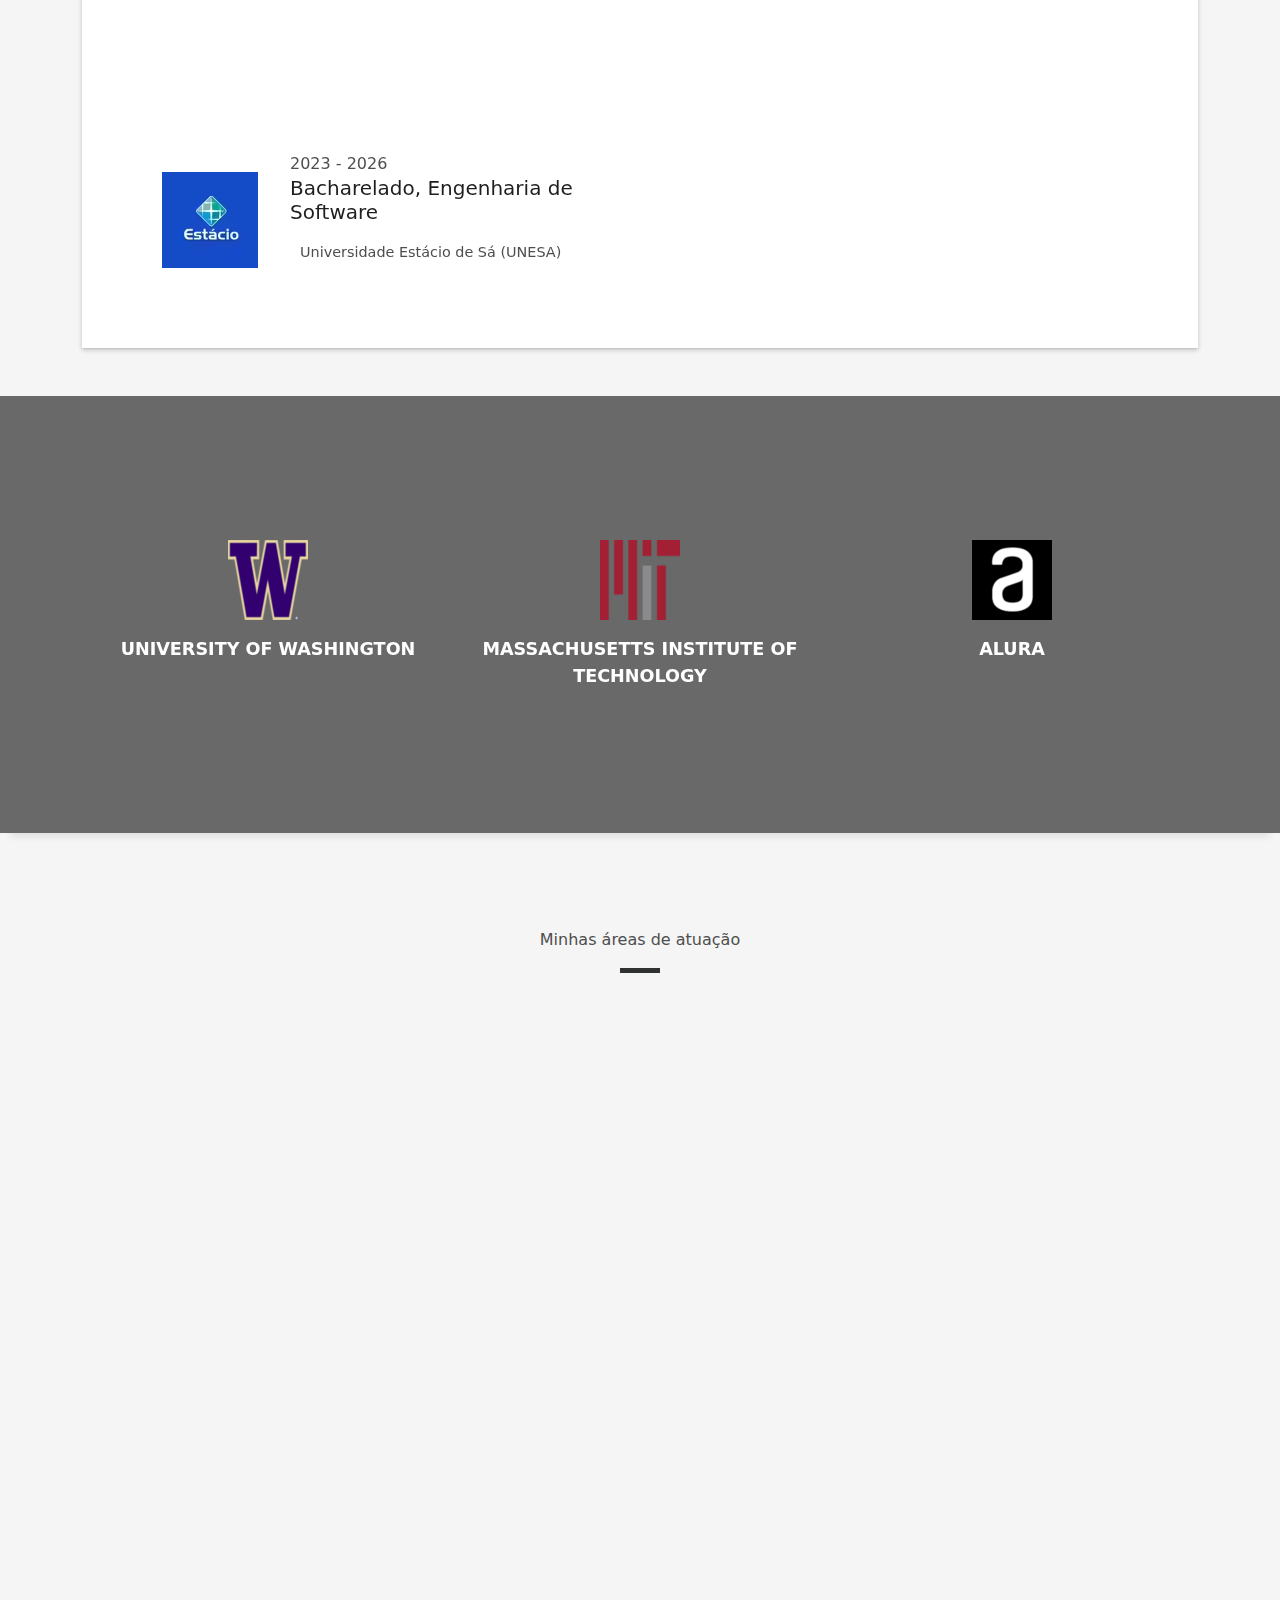
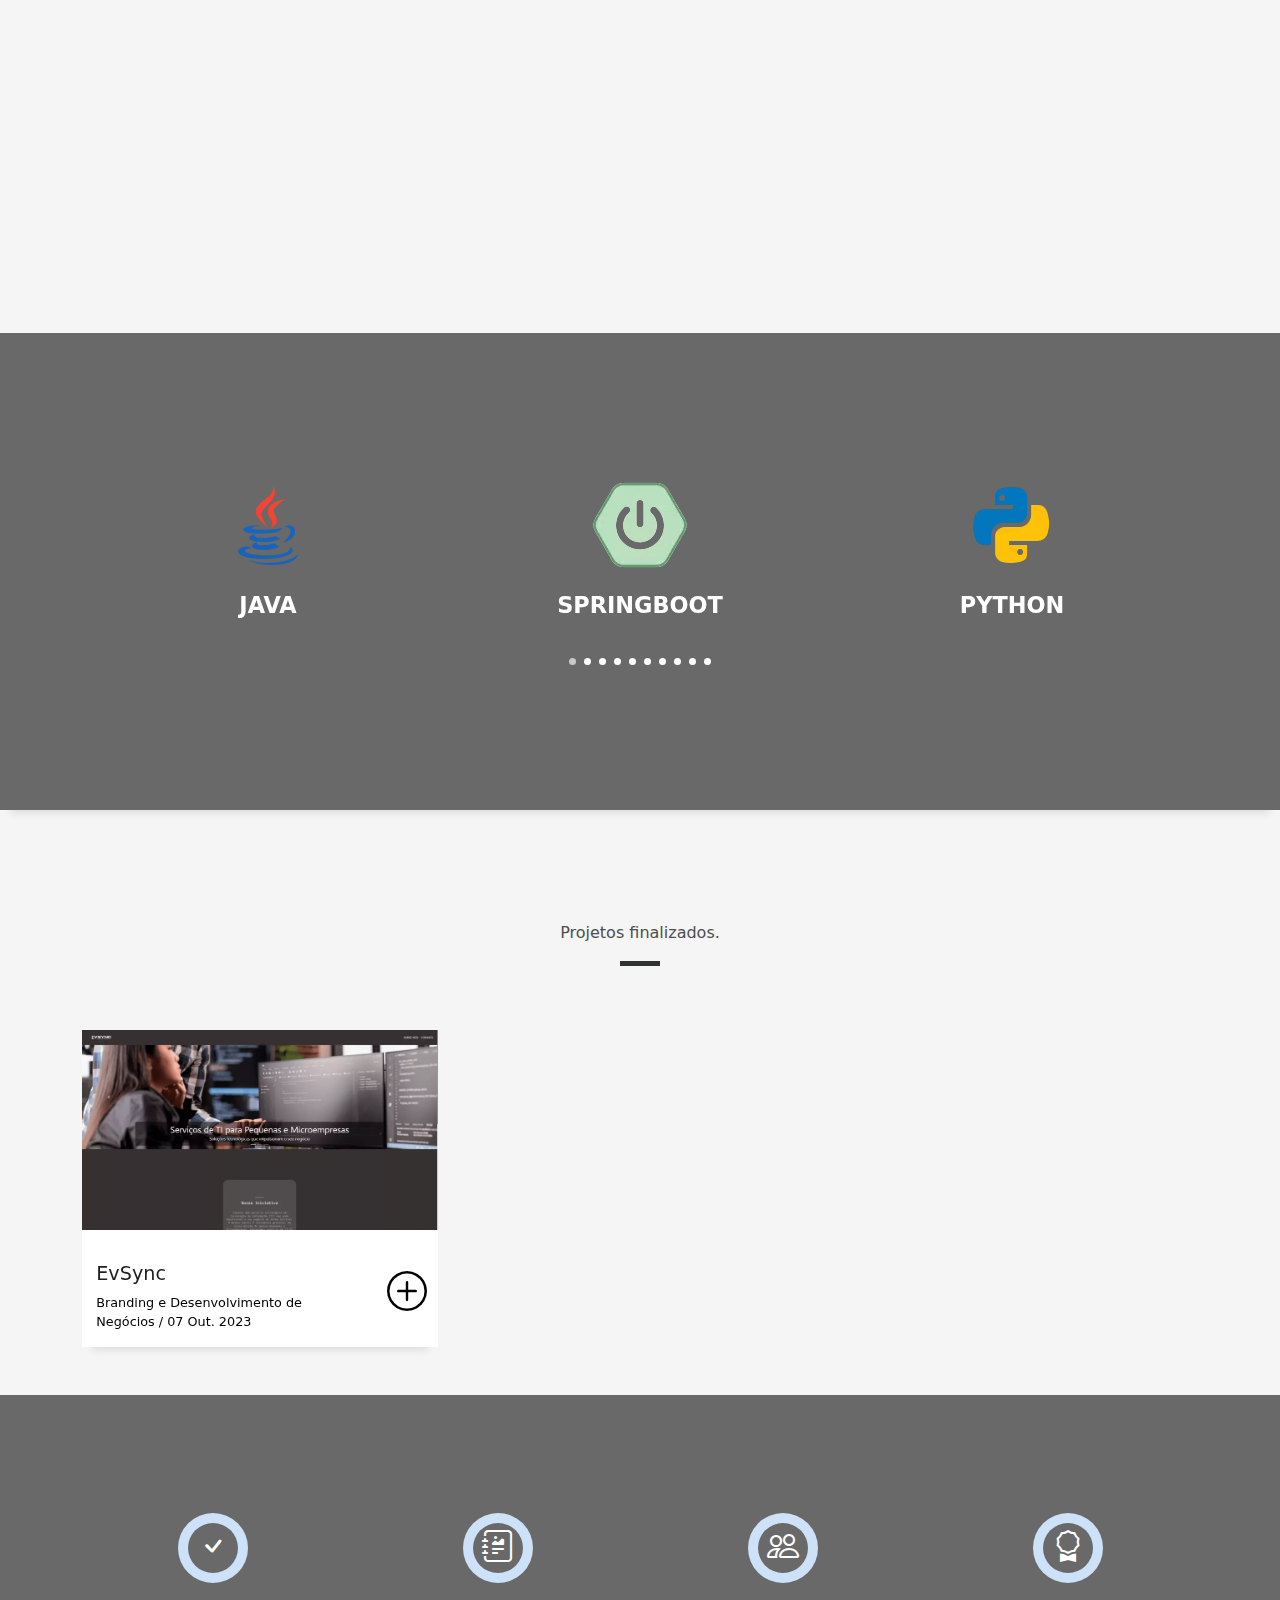
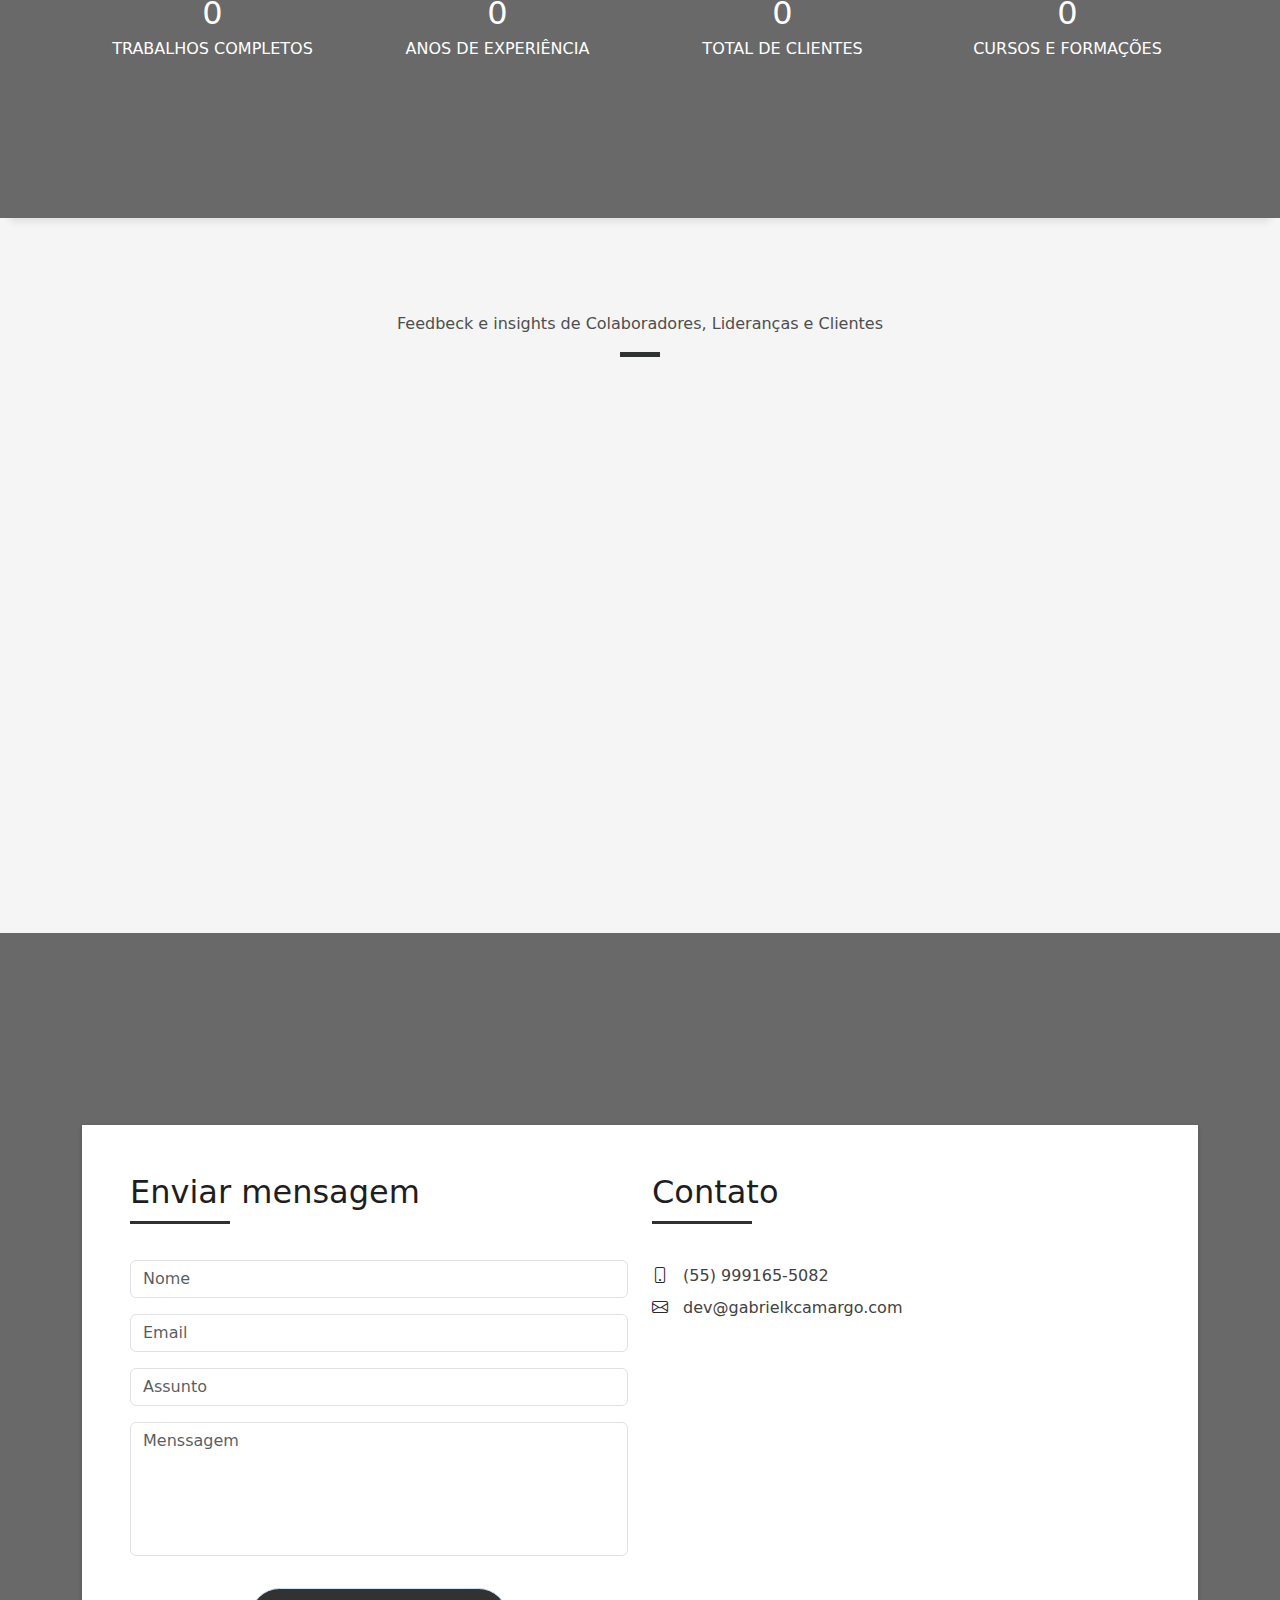
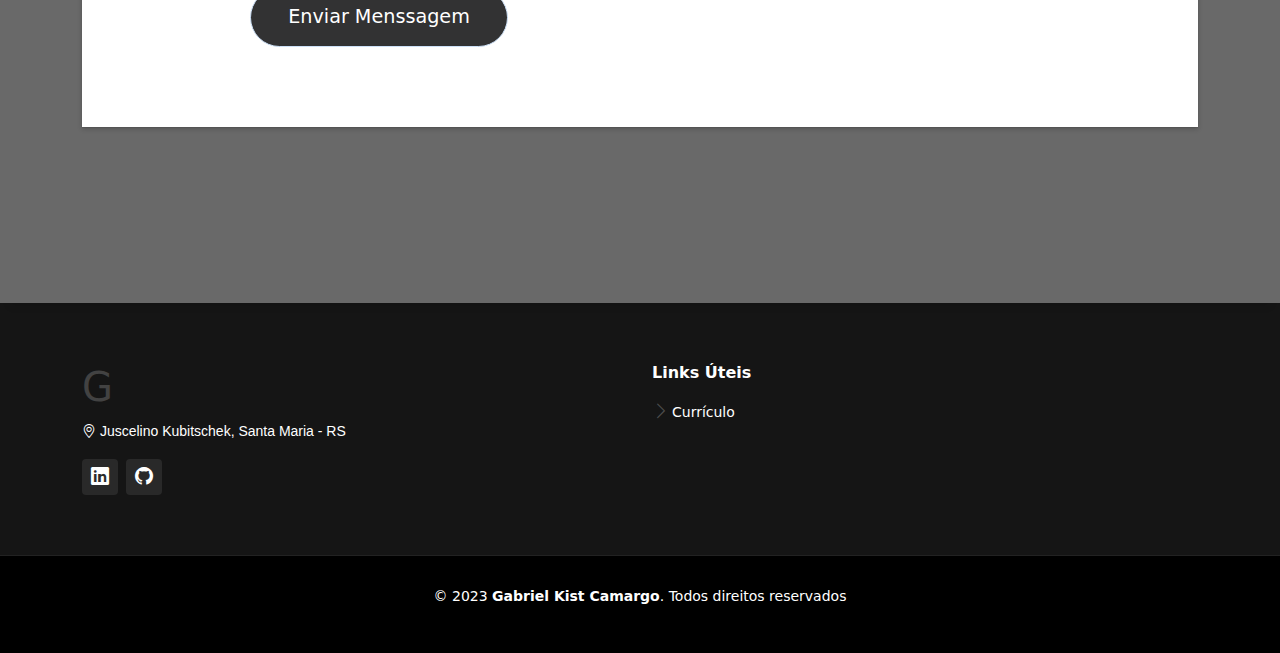
==== commit 8d4ec0ed: "Added - animações js" ====
--- a/index.html
+++ b/index.html
@@ -20,6 +20,7 @@
       href="assets/vendor/bootstrap/css/bootstrap.min.css"
       rel="stylesheet"
     />
+    <link href="https://unpkg.com/aos@2.3.1/dist/aos.css" rel="stylesheet" />
     <link
       href="assets/vendor/bootstrap-icons/bootstrap-icons.css"
       rel="stylesheet"
@@ -81,7 +82,7 @@
             <p class="banner-subtitle">
               <span
                 class="typed"
-                data-typed-items="Engenheiro de Software, Desenvolvedor Back-End"
+                data-typed-items="Engenheiro de Software, Analista de Dados"
               ></span>
             </p>
             <p class="pt-3">
@@ -230,7 +231,7 @@
           <div class="row">
             <div class="col-md-12">
               <div class="box-shadow-full">
-                <h1 class="titulo-form">Formação</h1>
+                <h1 class="title-a title-form" data-aos="fade-up-right">Formação</h1>
                 <div class="other-slider swiper" data-aos-delay="100">
                   <div class="swiper-wrapper">
                     <div class="swiper-slide">
@@ -263,9 +264,7 @@
                           />
                           <div>
                             <span class="year">2024 - 2015</span>
-                            <h5 class="s-title">
-                              Tecnólogo, Gestão de TI
-                            </h5>
+                            <h5 class="s-title">Tecnólogo, Gestão de TI</h5>
                             <p class="s-description">
                               Faculdade de Informática e Administração Paulista
                               (FIAP)
@@ -301,7 +300,9 @@
                           alt="Imagem 1"
                           class="education-img"
                         />
-                        <span class="author-study">University of Washington</span>
+                        <span class="author-study"
+                          >University of Washington</span
+                        >
                       </div>
                     </div>
                   </div>
@@ -312,9 +313,10 @@
                           src="./assets/img/icons/MIT.webp"
                           alt="Imagem 1"
                           class="education-img"
-                          
-                        />
-                         <span class="author-study">Massachusetts Institute of Technology</span>
+                        />
+                        <span class="author-study"
+                          >Massachusetts Institute of Technology</span
+                        >
                       </div>
                     </div>
                   </div>
@@ -326,7 +328,7 @@
                           alt="Imagem 1"
                           class="education-img"
                         />
-                         <span class="author-study">Alura</span>
+                        <span class="author-study">Alura</span>
                       </div>
                     </div>
                   </div>
@@ -338,7 +340,7 @@
                           alt="Imagem 1"
                           class="education-img"
                         />
-                         <span class="author-study">English Live</span>
+                        <span class="author-study">English Live</span>
                       </div>
                     </div>
                   </div>
@@ -350,7 +352,10 @@
                           alt="Imagem 1"
                           class="education-img"
                         />
-                         <span class="author-study">Escola Britânica de Artes Criativas e Tecnologia</span>
+                        <span class="author-study"
+                          >Escola Britânica de Artes Criativas e
+                          Tecnologia</span
+                        >
                       </div>
                     </div>
                   </div>
@@ -362,11 +367,10 @@
                           alt="Imagem 1"
                           class="education-img"
                         />
-                         <span class="author-study">Estudonauta</span>
-                      </div>
-                    </div>
-                  </div>
-                  
+                        <span class="author-study">Estudonauta</span>
+                      </div>
+                    </div>
+                  </div>
                 </div>
               </div>
             </div>
@@ -380,7 +384,7 @@
           <div class="row">
             <div class="col-sm-12">
               <div class="title-box text-center">
-                <h3 class="title-a">Atuações</h3>
+                <h3 class="title-a" data-aos="fade-up-right">Atuações</h3>
                 <p class="subtitle-a">Minhas áreas de atuação</p>
                 <div class="line-mf"></div>
               </div>
@@ -388,7 +392,7 @@
           </div>
           <div class="row">
             <div class="col-md-4">
-              <div class="service-box">
+              <div class="service-box" data-aos="zoom-in-down">
                 <div class="service-ico">
                   <span class="ico-circle"
                     ><i class="bi bi-code-slash"></i
@@ -405,7 +409,7 @@
               </div>
             </div>
             <div class="col-md-4">
-              <div class="service-box">
+              <div class="service-box" data-aos="zoom-in-down">
                 <div class="service-ico">
                   <span class="ico-circle"><i class="bi bi-server"></i></span>
                 </div>
@@ -420,7 +424,10 @@
               </div>
             </div>
             <div class="col-md-4">
-              <div class="service-box">
+              <div
+                class="service-box"
+                data-aos="zoom-in-down"
+              >
                 <div class="service-ico">
                   <span class="ico-circle"
                     ><i class="bi bi-bar-chart"></i
@@ -438,7 +445,10 @@
               </div>
             </div>
             <div class="col-md-4">
-              <div class="service-box">
+              <div
+                class="service-box"
+                data-aos="zoom-in-up"
+              >
                 <div class="service-ico">
                   <span class="ico-circle"
                     ><i class="bi bi-file-earmark-text"></i
@@ -455,7 +465,10 @@
               </div>
             </div>
             <div class="col-md-4">
-              <div class="service-box">
+              <div
+                class="service-box"
+                data-aos="zoom-in-up"
+              >
                 <div class="service-ico">
                   <span class="ico-circle"
                     ><i class="bi bi-gear-wide-connected"></i
@@ -465,28 +478,29 @@
                   <h2 class="s-title">Suporte técnico</h2>
                   <ul class="s-description s-description-tec text-center">
                     <li>
-                      Habilidade com solicitações de suporte, com
-                      atendimento ao cliente.
+                      Habilidade com solicitações de suporte, com atendimento ao
+                      cliente.
                     </li>
                     <li>
-                      Experiência com suporte técnico e
-                      resolução de problemas de hardware e software.
+                      Experiência com suporte técnico e resolução de problemas
+                      de hardware e software.
                     </li>
                   </ul>
                 </div>
               </div>
             </div>
             <div class="col-md-4">
-              <div class="service-box">
+              <div
+                class="service-box"
+                data-aos="zoom-in-up"
+              >
                 <div class="service-ico">
                   <span class="ico-circle"><i class="bi bi-laptop"></i></span>
                 </div>
                 <div class="service-content">
                   <h2 class="s-title">Técnico de hardware</h2>
                   <ul class="s-description s-description-tec text-center">
-                    <li>
-                      Manutenção preventiva e reparos em computadores.
-                    </li>
+                    <li>Manutenção preventiva e reparos em computadores.</li>
                     <li>
                       Experiência em atualização e substituição de componentes.
                     </li>
@@ -635,7 +649,7 @@
           <div class="row">
             <div class="col-sm-12">
               <div class="title-box text-center">
-                <h3 class="title-a">Portfolio</h3>
+                <h3 class="title-a" data-aos="fade-up-right">Portfolio</h3>
                 <p class="subtitle-a">Projetos finalizados.</p>
                 <div class="line-mf"></div>
               </div>
@@ -770,7 +784,7 @@
           <div class="row">
             <div class="col-sm-12">
               <div class="title-box text-center">
-                <h3 class="title-a">Avaliações</h3>
+                <h3 class="title-a" data-aos="fade-up-right">Avaliações</h3>
                 <p class="subtitle-a">
                   Feedbeck e insights de Colaboradores, Lideranças e Clientes
                 </p>
@@ -780,7 +794,10 @@
           </div>
           <div class="row">
             <div class="col-md-4">
-              <div class="service-box">
+              <div
+                class="service-box"
+                data-aos="zoom-in"
+              >
                 <div class="service-ico">
                   <span class="ico-circle"
                     ><img
@@ -794,9 +811,8 @@
                     >Bruno Silveira Costa - <b>Operador de Máquina</b></span
                   >
                   <p class="s-description text-center">
-                    Gabriel é engajado e curioso sobre a
-                    operação de máquinas e na linha de produção e sempre
-                    querendo aprender mais.
+                    Gabriel é engajado e curioso sobre a operação de máquinas e
+                    na linha de produção e sempre querendo aprender mais.
                   </p>
                   <a
                     href="https://www.linkedin.com/in/bruno-silveira-costa-a61403243/"
@@ -809,7 +825,10 @@
               </div>
             </div>
             <div class="col-md-4">
-              <div class="service-box">
+              <div
+                class="service-box"
+                data-aos="zoom-in"
+              >
                 <div class="service-ico">
                   <span class="ico-circle"
                     ><img
@@ -837,7 +856,10 @@
               </div>
             </div>
             <div class="col-md-4">
-              <div class="service-box">
+              <div
+                class="service-box"
+                data-aos="zoom-in"
+              >
                 <div class="service-ico">
                   <span class="ico-circle"
                     ><img
@@ -1070,6 +1092,7 @@
       ><i class="bi bi-arrow-up-short"></i
     ></a>
     <!-- Vendor JS Files -->
+    <script src="https://unpkg.com/aos@2.3.1/dist/aos.js"></script>
     <script src="assets/vendor/purecounter/purecounter_vanilla.js"></script>
     <script src="assets/vendor/bootstrap/js/bootstrap.bundle.min.js"></script>
     <script src="assets/vendor/glightbox/js/glightbox.min.js"></script>
--- a/assets/css/main.css
+++ b/assets/css/main.css
@@ -184,7 +184,7 @@
 
 .title-a {
   text-decoration: none;
-  font-size: 3rem;
+  font-size: 2rem;
   font-weight: bold;
   text-transform: uppercase;
 }
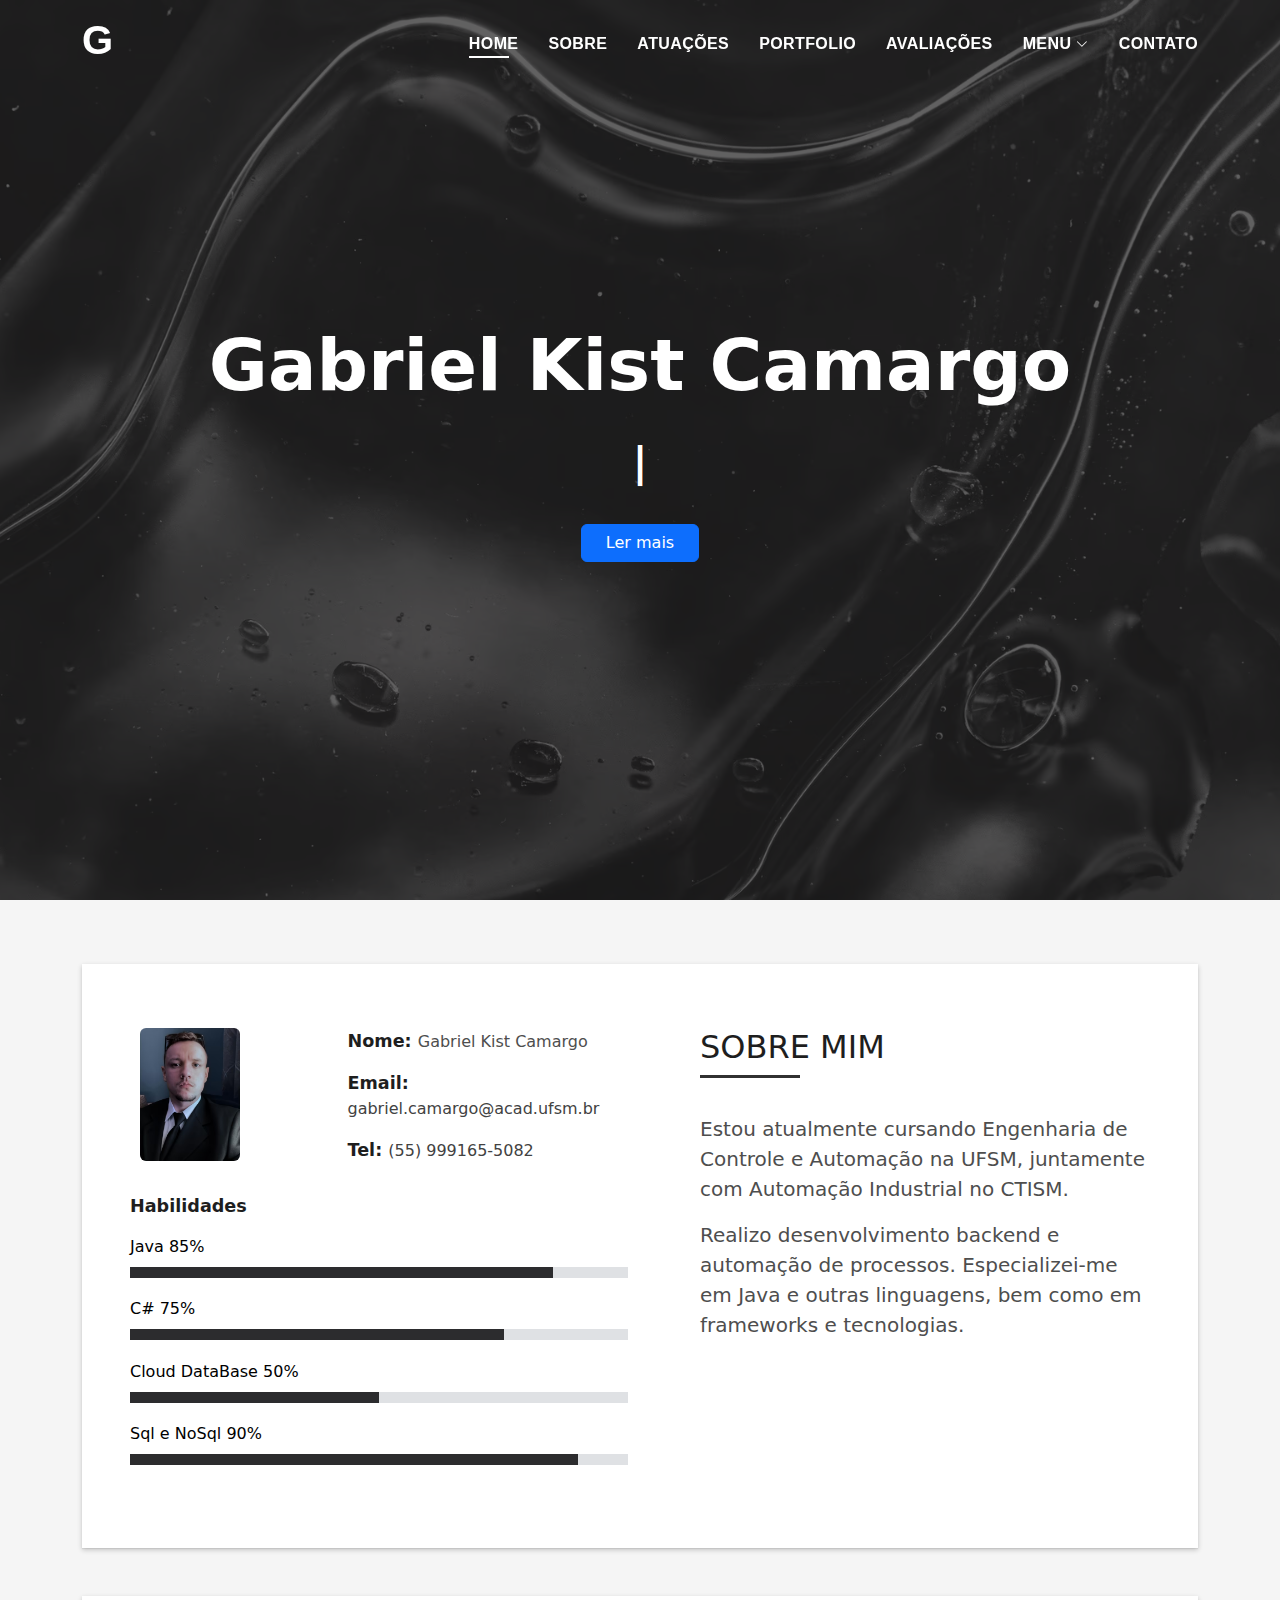
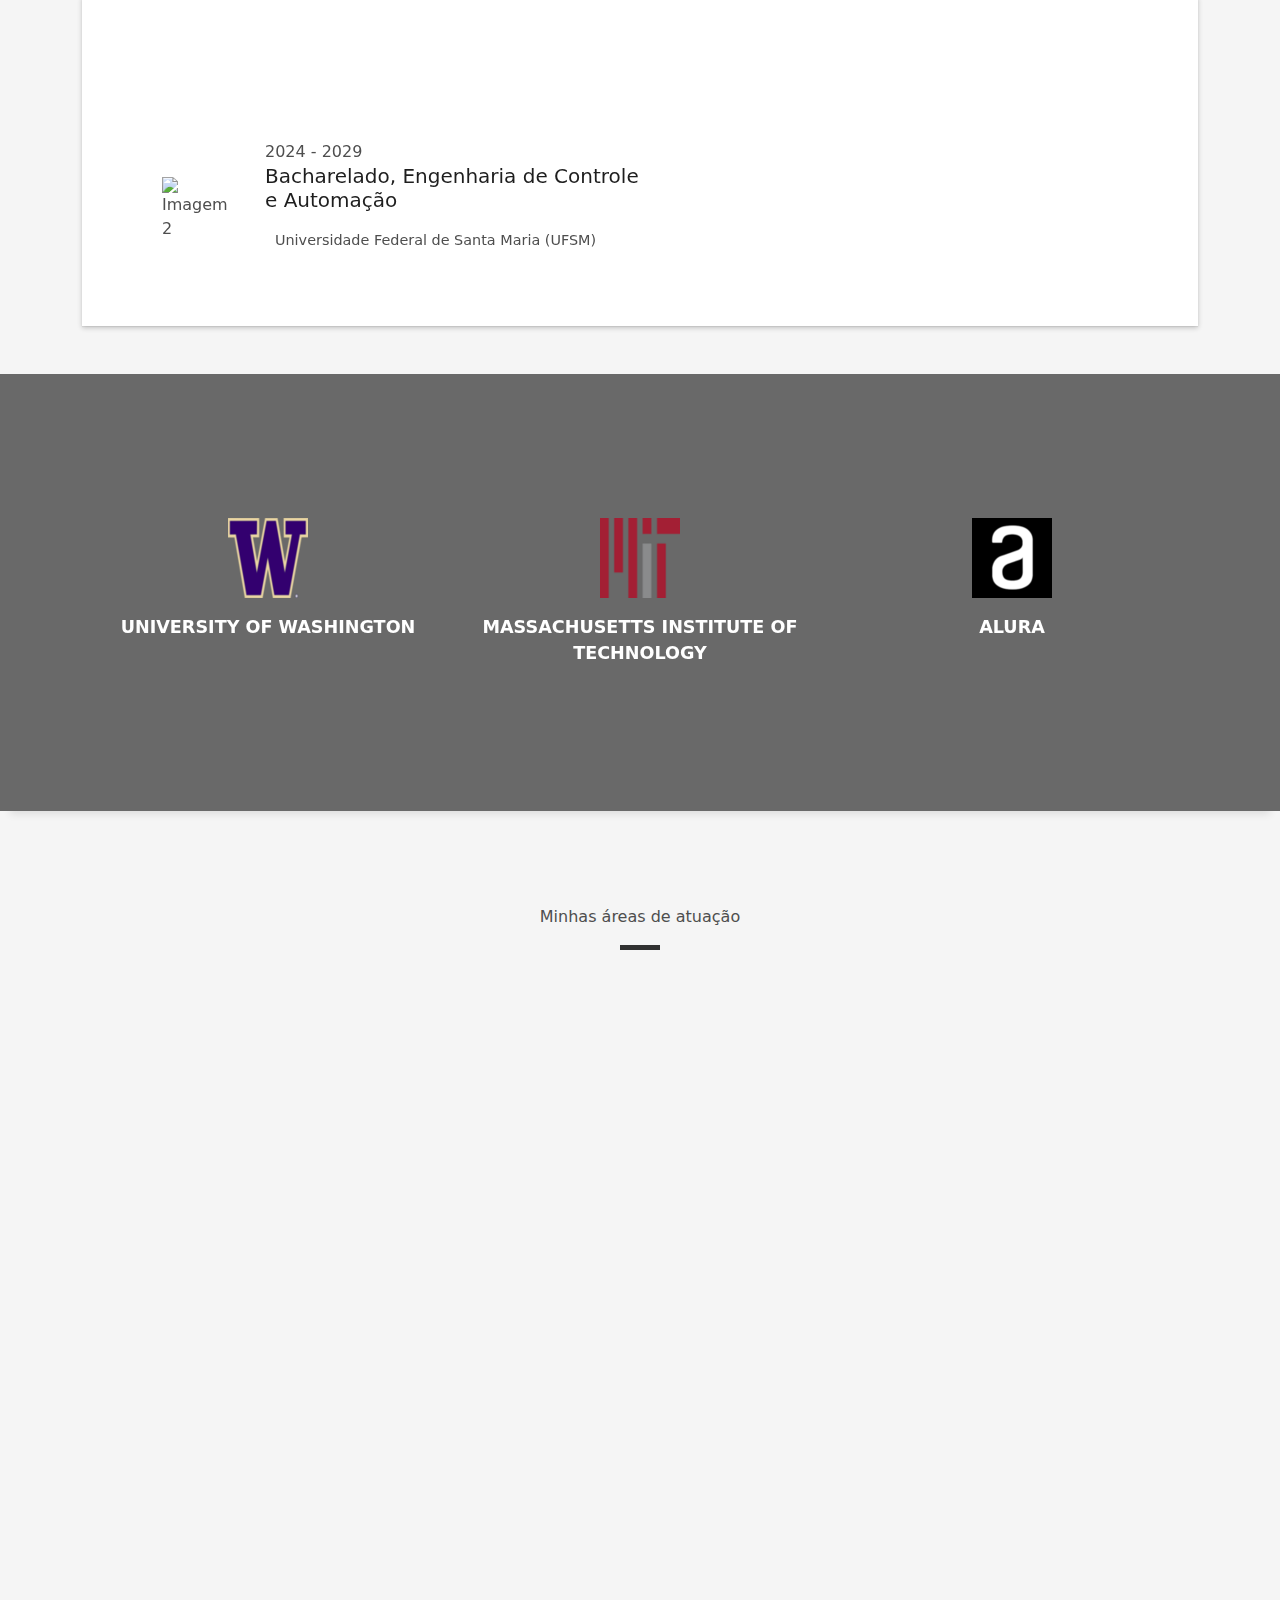
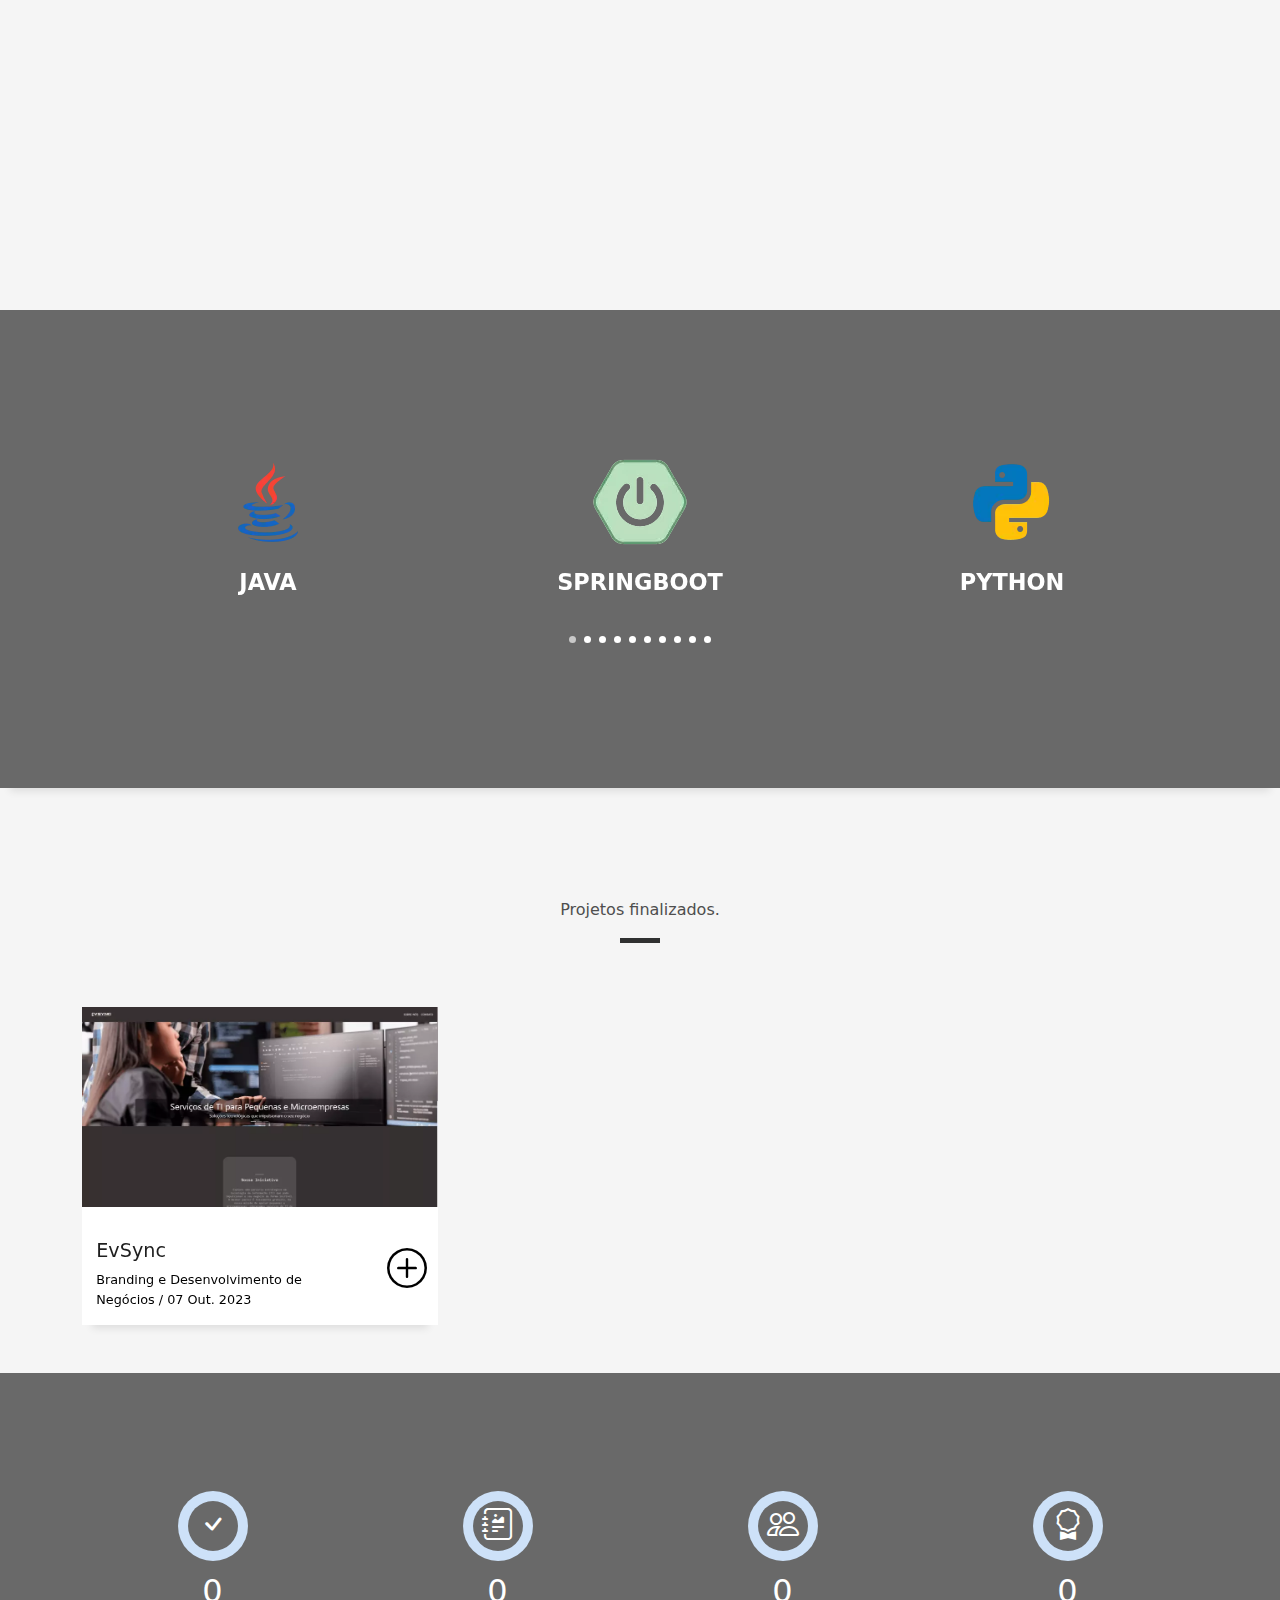
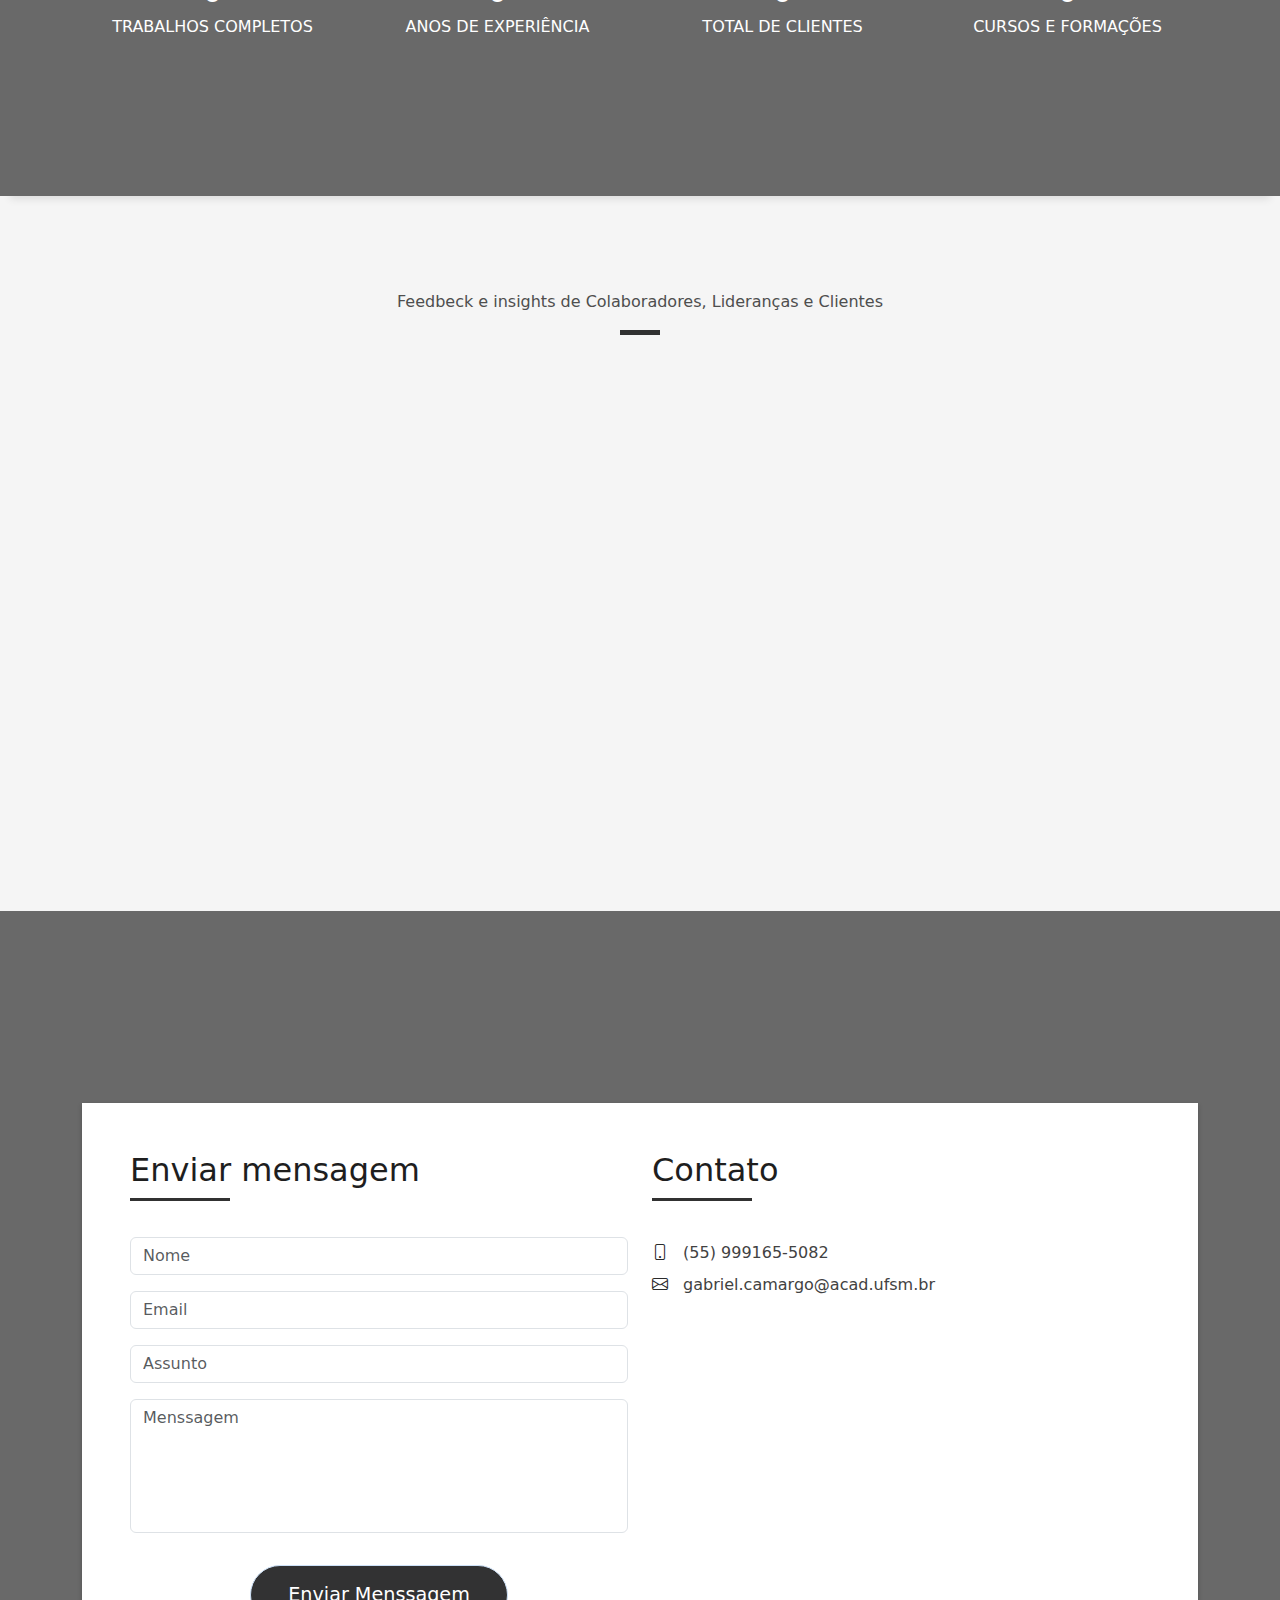
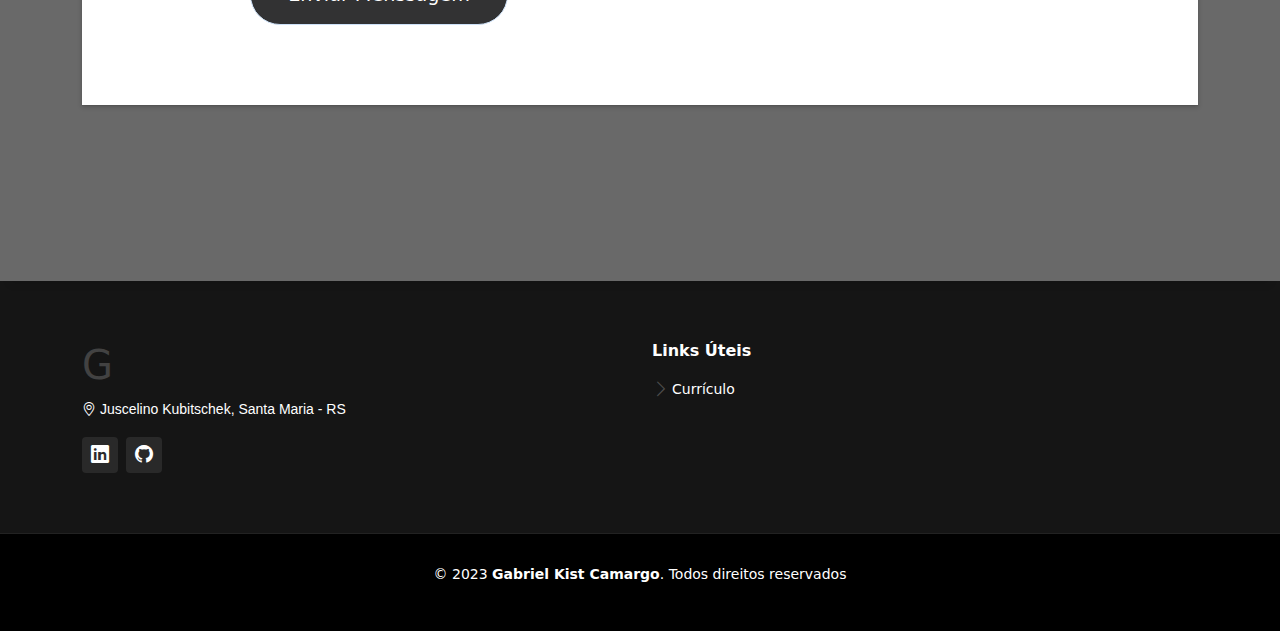
==== commit 63cad7fe: "Added - Nova formações" ====
--- a/index.html
+++ b/index.html
@@ -82,8 +82,9 @@
             <p class="banner-subtitle">
               <span
                 class="typed"
-                data-typed-items="Engenheiro de Software, Analista de Dados"
-              ></span>
+                data-typed-items="Eng. de Controle e Automação <br> Automação Industrial"
+              >
+            </span>
             </p>
             <p class="pt-3">
               <a
@@ -129,8 +130,8 @@
                             <span class="title-s">Email: </span>
                             <a
                               target="_blank"
-                              href="mailto:dev@gabrielkcamargo.com"
-                              >dev@gabrielkcamargo.com</a
+                              href="mailto:gabriel.camargo@acad.ufsm.br"
+                              >gabriel.camargo@acad.ufsm.br</a
                             >
                           </p>
                           <p>
@@ -158,7 +159,7 @@
                           aria-label="Progresso atual: 85%"
                         ></div>
                       </div>
-                      <span>Python</span> <span class="pull-right">75%</span>
+                      <span>C#</span> <span class="pull-right">75%</span>
                       <div class="progress">
                         <div
                           class="progress-bar"
@@ -207,12 +208,11 @@
                       <p class="lead">
                         Estou atualmente cursando
                         <b
-                          >Bacharelado em Engenharia de Software e Tecnólogo em
-                          Gestão de Tecnologia da Informação</b
-                        >.
+                          >Engenharia de Controle e Automação</b
+                        > na UFSM, juntamente com <b>Automação Industrial</b> no CTISM.
                       </p>
                       <p class="lead">
-                        Realizo desenvolimento backend e automação de processos.
+                        Realizo desenvolvimento backend e automação de processos.
                         Especializei-me em Java e outras linguagens, bem como em
                         frameworks e tecnologias.
                       </p>
@@ -238,17 +238,17 @@
                       <div class="col-md-6">
                         <div class="education-box">
                           <img
-                            src="./assets/img/icons/ESTACIO.avif"
+                            src="./assets/img/icons/LOGO-UFSM.avif"
                             alt="Imagem 2"
                             class="education-img"
                           />
                           <div>
-                            <span class="year">2023 - 2026</span>
+                            <span class="year">2024 - 2029</span>
                             <h5 class="s-title">
-                              Bacharelado, Engenharia de Software
+                              Bacharelado, Engenharia de Controle e Automação
                             </h5>
                             <p class="s-description">
-                              Universidade Estácio de Sá (UNESA)
+                              Universidade Federal de Santa Maria (UFSM)
                             </p>
                           </div>
                         </div>
@@ -258,16 +258,15 @@
                       <div class="col-md-6">
                         <div class="education-box">
                           <img
-                            src="./assets/img/icons/fiap.webp"
+                            src="./assets/img/icons/LOGO-CTISM.avif"
                             alt="Imagem 1"
                             class="education-img"
                           />
                           <div>
-                            <span class="year">2024 - 2015</span>
-                            <h5 class="s-title">Tecnólogo, Gestão de TI</h5>
+                            <span class="year">2024 - 2025</span>
+                            <h5 class="s-title">Técnico, Automação Industrial</h5>
                             <p class="s-description">
-                              Faculdade de Informática e Administração Paulista
-                              (FIAP)
+                              Colégio Técnico Industrial de Santa Maria (CTISM - UFSM)
                             </p>
                           </div>
                         </div>
@@ -1009,9 +1008,8 @@
                             <span class="bi bi-envelope"></span>
                             <a
                               target="_blank"
-                              href="mailto:dev@gabrielkcamargo.com"
-                              >dev@gabrielkcamargo.com</a
-                            >
+                              href="mailto:gabriel.camargo@acad.ufsm.br"
+                              >gabriel.camargo@acad.ufsm.br</a>
                           </li>
                         </ul>
                       </div>
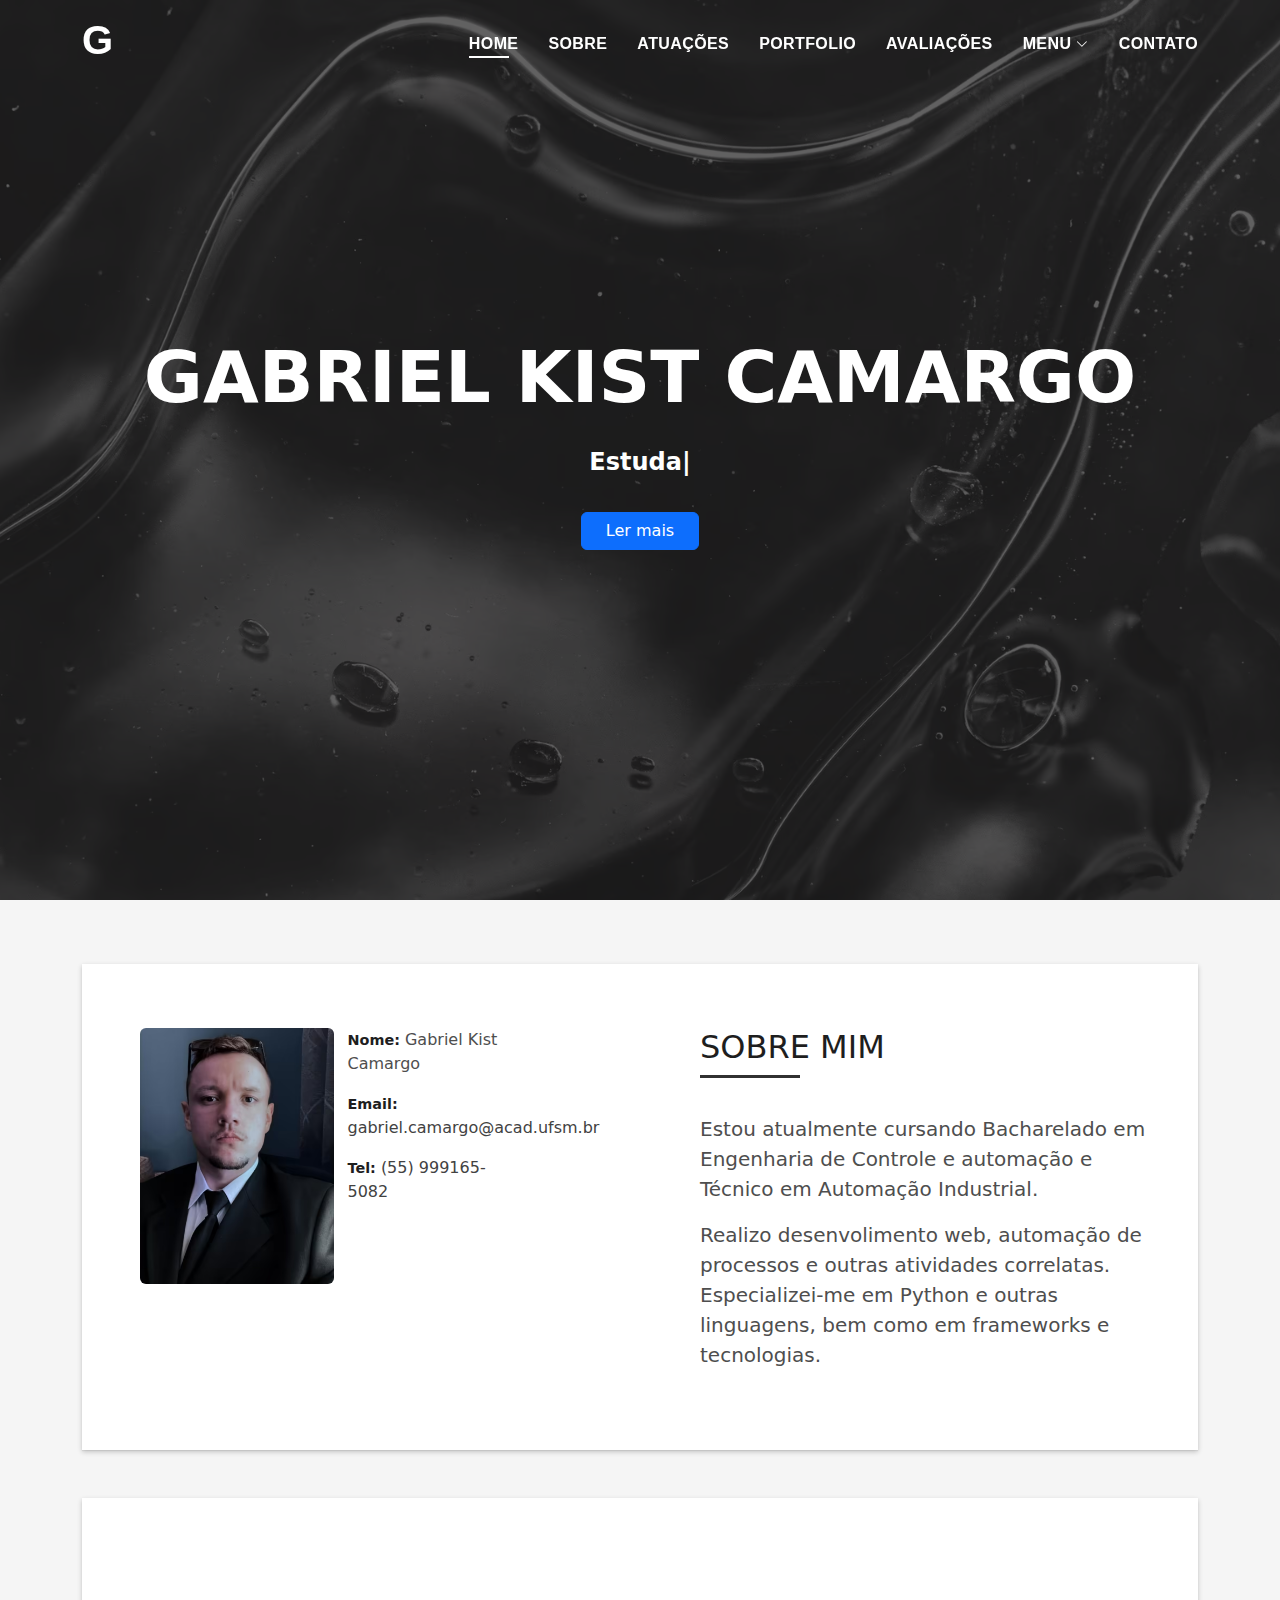
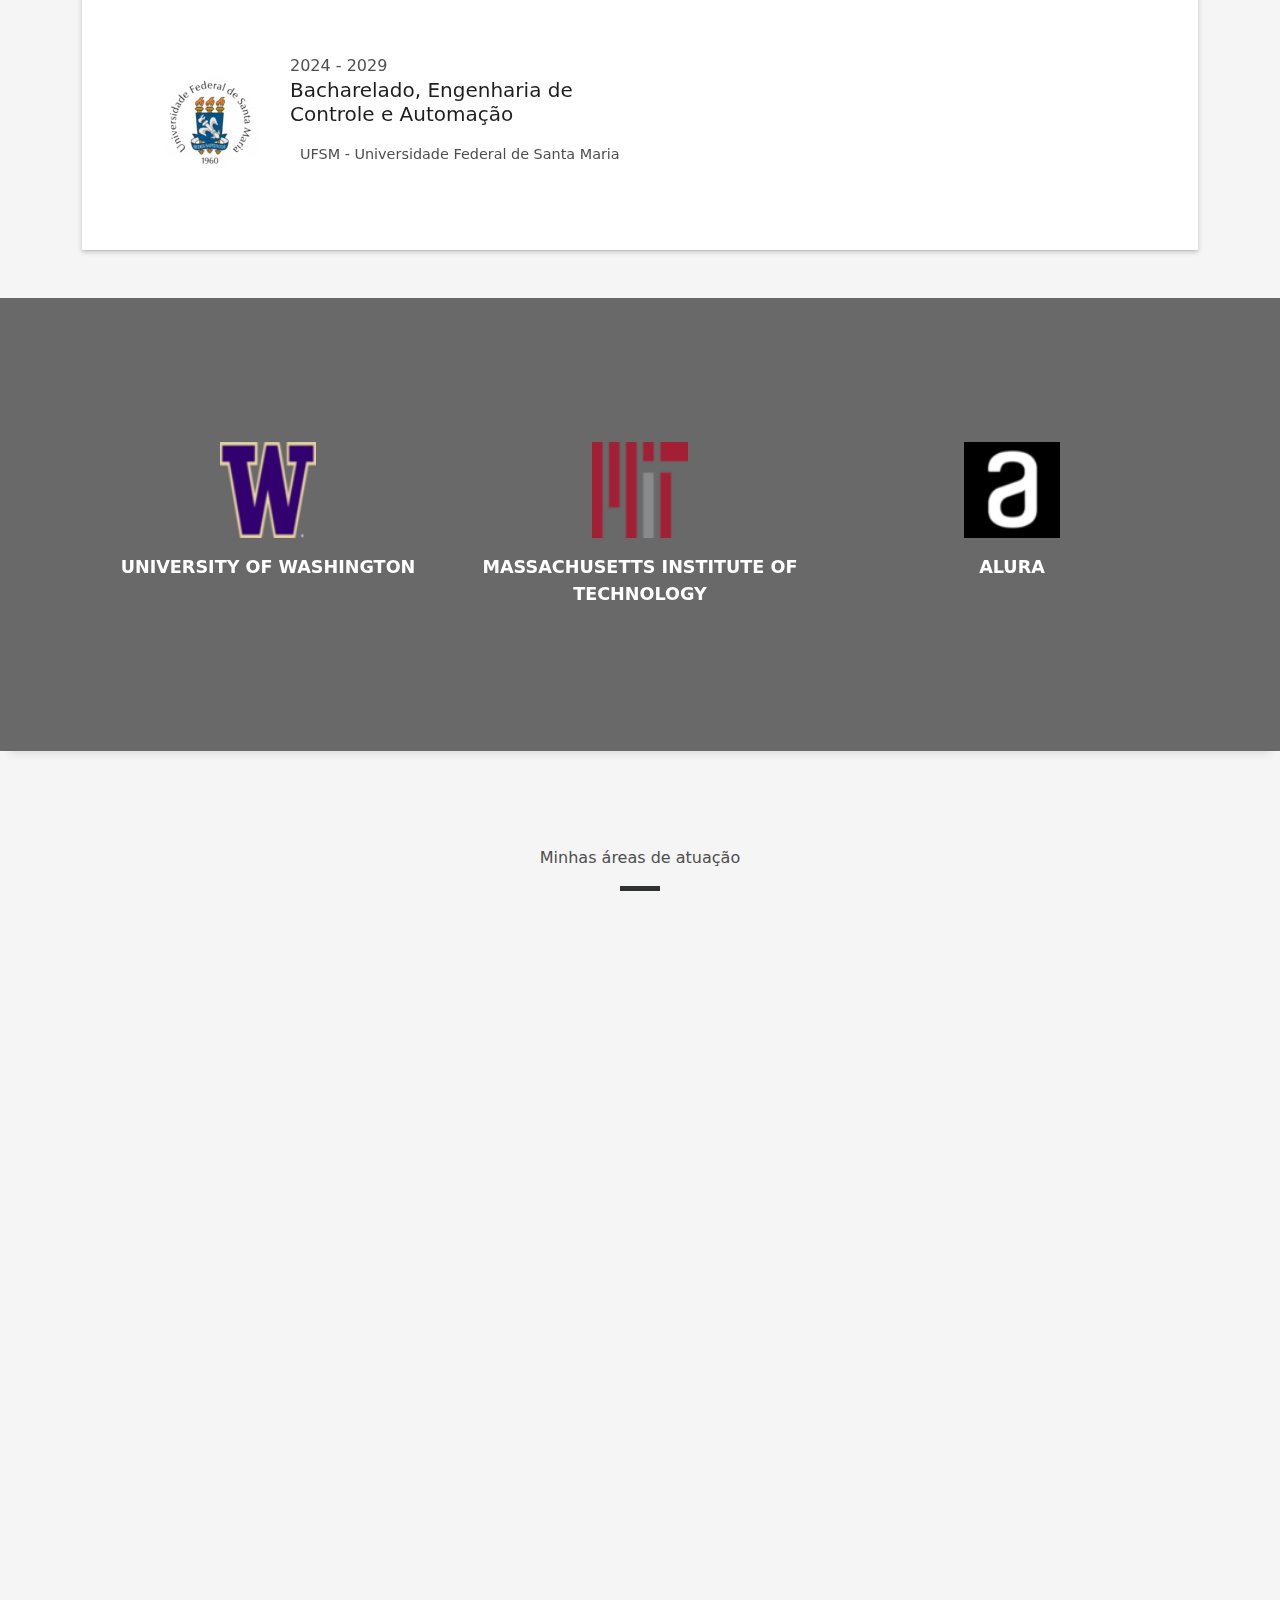
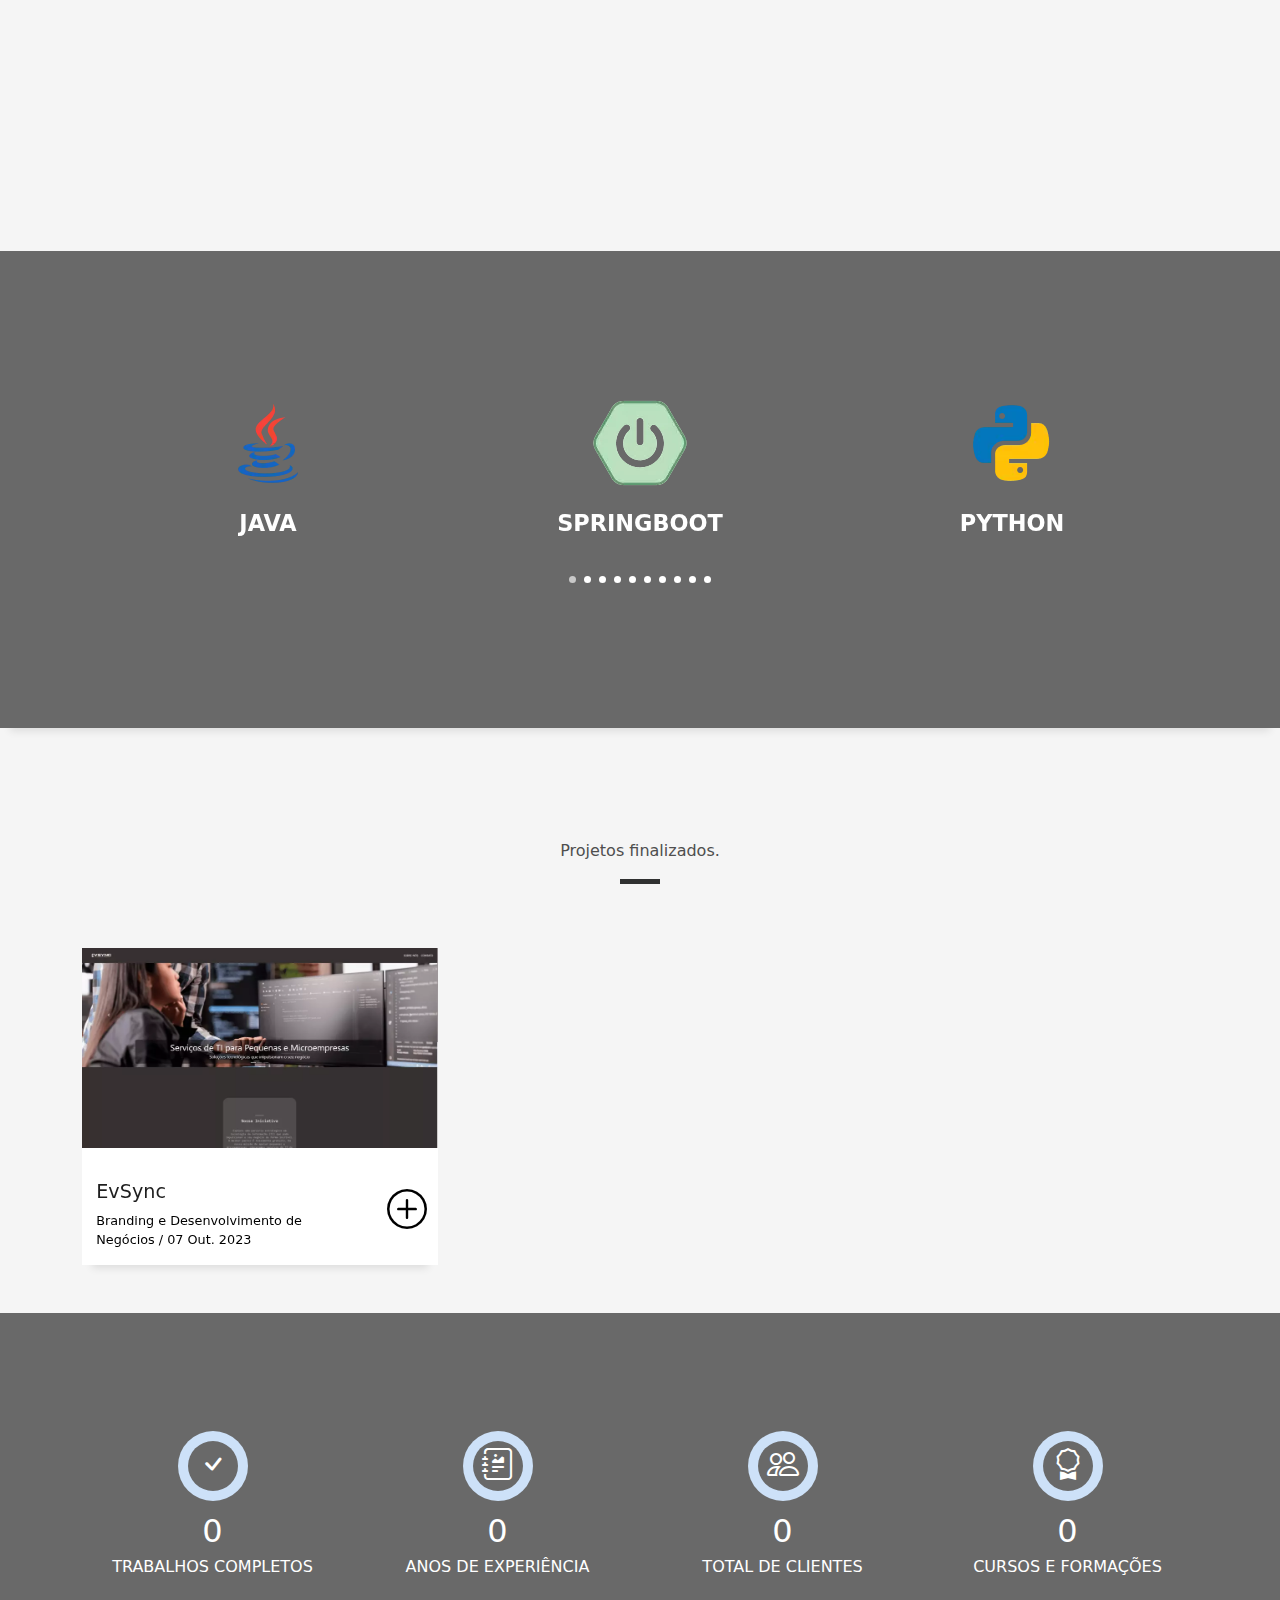
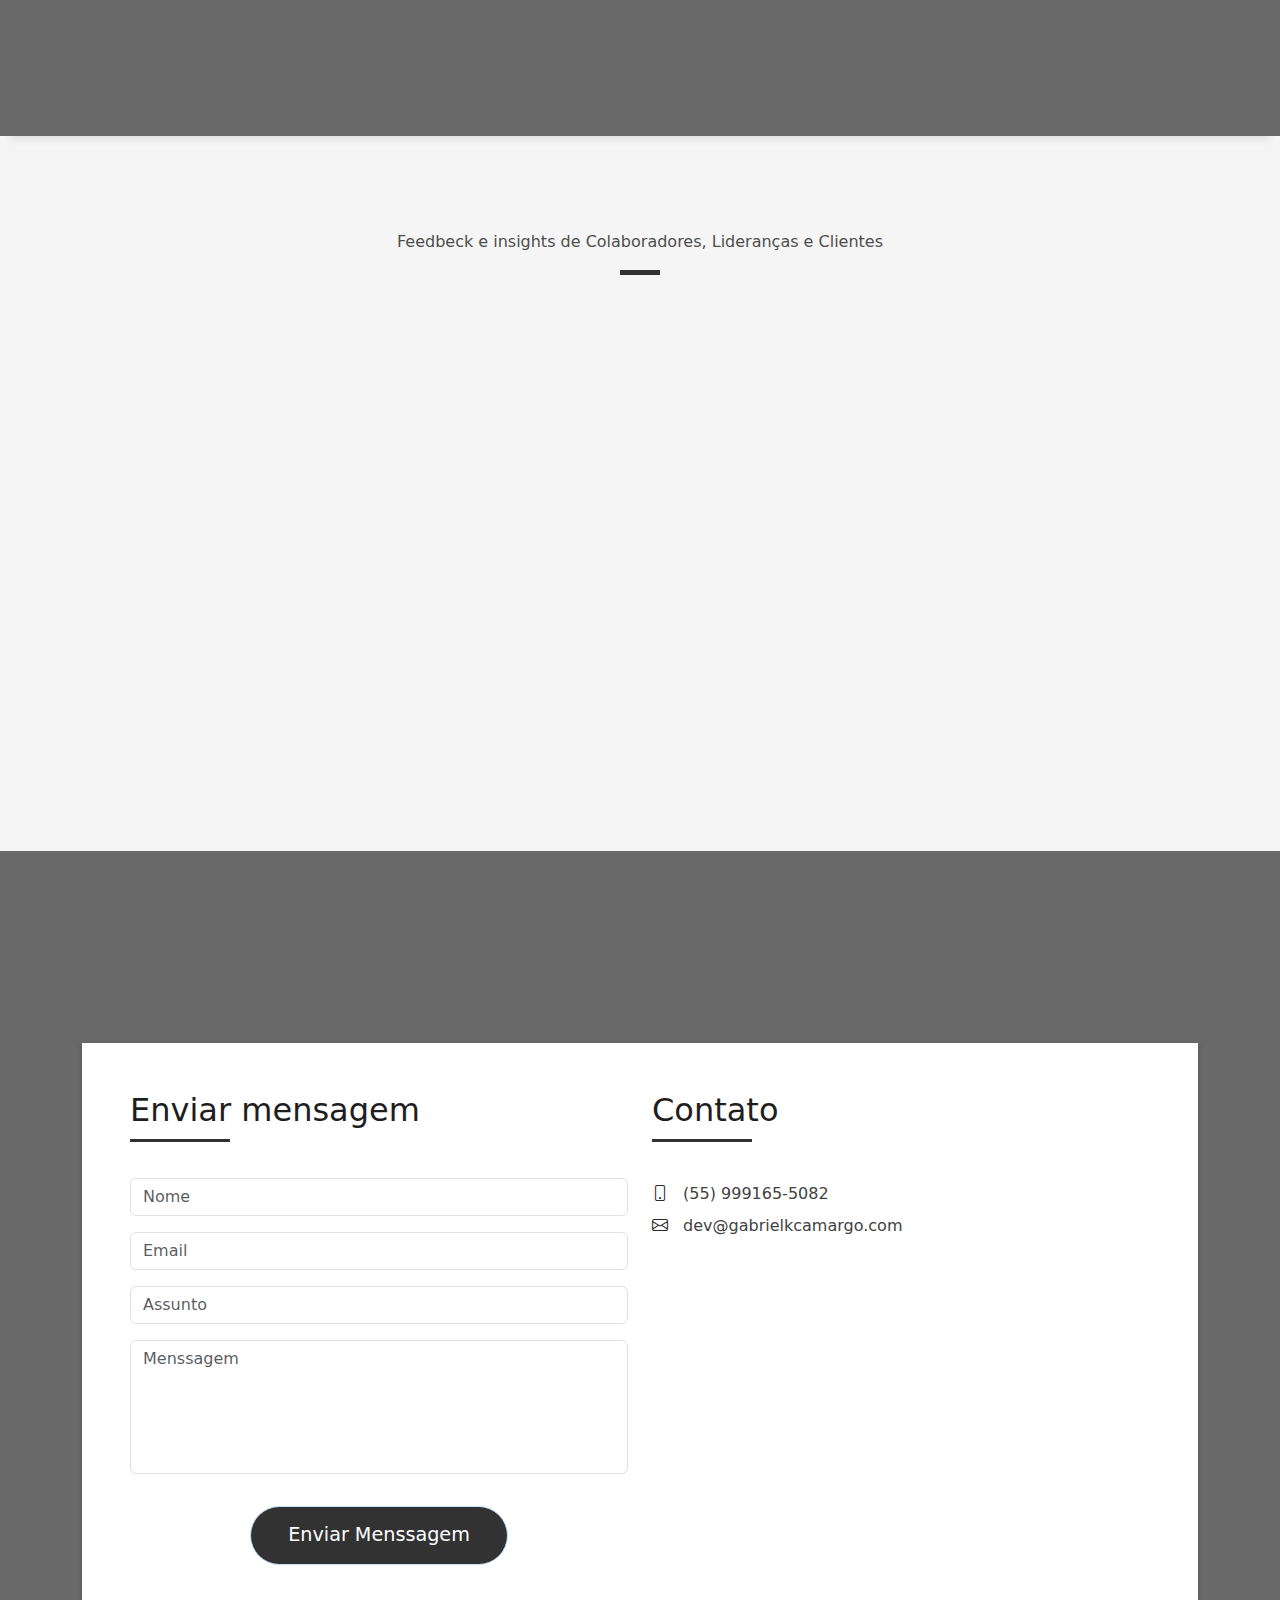
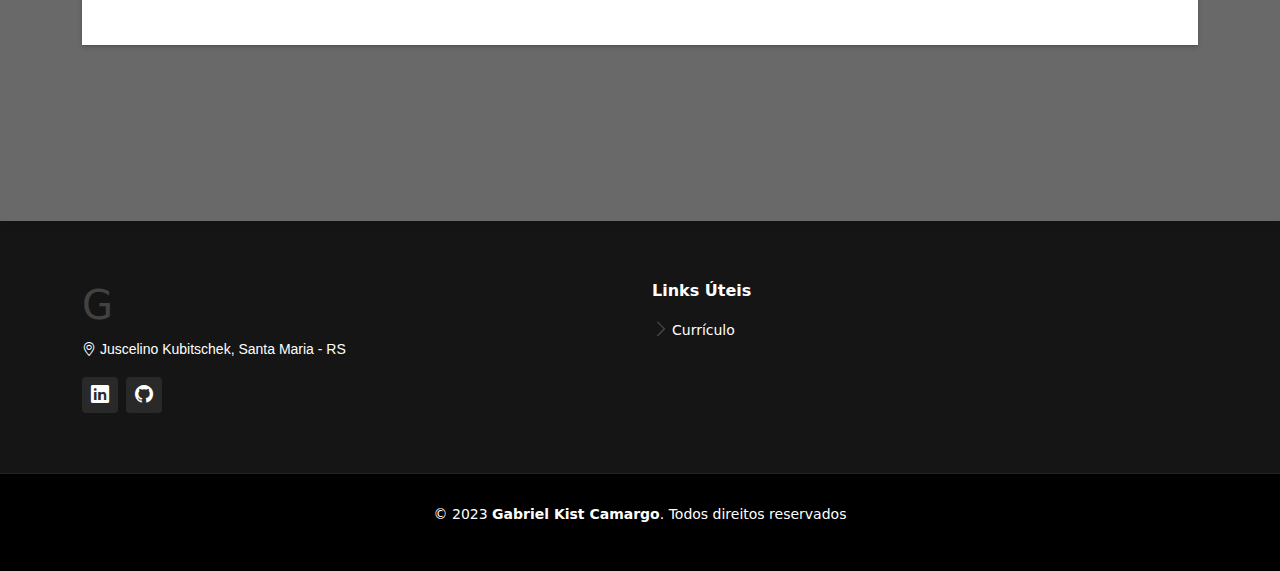
==== commit 6c4e0990: "Added - Correções HTML, e Formações" ====
--- a/index.html
+++ b/index.html
@@ -3,15 +3,15 @@
   <head>
     <meta charset="utf-8" />
     <meta content="width=device-width, initial-scale=1.0" name="viewport" />
-    <title>Gabriel Kist Camargo | Portfolio</title>
+    <title>Gabriel Kist Camargo | Site profissional</title>
     <meta
       name="keywords"
-      content="Tecnologia da Informação, Desenvolvimento Web, Programação, Habilidades de TI, Portfólio, Experiência em TI"
+      content="Tecnologia da Informação, Desenvolvimento Web, Engenharia, Experiência em TI"
     />
 
     <meta
       name="description"
-      content="Portfólio de Gabriel Kist Camargo com habilidades de TI e descubra mais sobre mim, com experiência em diversas áreas da tecnologia da informação."
+      content="Site profissional de Gabriel Kist Camargo com habilidades de TI e descubra mais sobre mim, com experiência em diversas áreas da tecnologia da informação."
     />
     <!-- Favicons -->
     <link href="assets/img/AnyConv.com__favicon.webp" rel="icon" />
@@ -82,9 +82,8 @@
             <p class="banner-subtitle">
               <span
                 class="typed"
-                data-typed-items="Eng. de Controle e Automação <br> Automação Industrial"
-              >
-            </span>
+                data-typed-items="Estudante de Engenharia e Automação"
+              ></span>
             </p>
             <p class="pt-3">
               <a
@@ -115,12 +114,12 @@
                           <img
                             src="assets/img/foto_perfil_about.avif"
                             class="img-fluid rounded b-shadow-a"
-                            style="width: 100px; height: 2%"
+                            style="width: 200px; height: 3%"
                             alt="Foto de Perfil de Gabriel Kist Camargo"
                           />
                         </div>
                       </div>
-                      <div class="col-sm-6 col-md-7">
+                      <div class="col-sm-6 col-md-4">
                         <div class="about-info">
                           <p>
                             <span class="title-s">Nome: </span>
@@ -145,59 +144,6 @@
                         </div>
                       </div>
                     </div>
-                    <div class="skill-mf">
-                      <p class="title-s">Habilidades</p>
-                      <span>Java</span> <span class="pull-right">85%</span>
-                      <div class="progress">
-                        <div
-                          class="progress-bar"
-                          role="progressbar"
-                          style="width: 85%"
-                          aria-valuenow="85"
-                          aria-valuemin="0"
-                          aria-valuemax="100"
-                          aria-label="Progresso atual: 85%"
-                        ></div>
-                      </div>
-                      <span>C#</span> <span class="pull-right">75%</span>
-                      <div class="progress">
-                        <div
-                          class="progress-bar"
-                          role="progressbar"
-                          style="width: 75%"
-                          aria-valuenow="75"
-                          aria-valuemin="0"
-                          aria-valuemax="100"
-                          aria-label="Progresso atual: 85%"
-                        ></div>
-                      </div>
-                      <span>Cloud DataBase</span>
-                      <span class="pull-right">50%</span>
-                      <div class="progress">
-                        <div
-                          class="progress-bar"
-                          role="progressbar"
-                          style="width: 50%"
-                          aria-valuenow="50"
-                          aria-valuemin="0"
-                          aria-valuemax="100"
-                          aria-label="Progresso atual: 85%"
-                        ></div>
-                      </div>
-                      <span>Sql e NoSql</span>
-                      <span class="pull-right">90%</span>
-                      <div class="progress">
-                        <div
-                          class="progress-bar"
-                          role="progressbar"
-                          style="width: 90%"
-                          aria-valuenow="90"
-                          aria-valuemin="0"
-                          aria-valuemax="100"
-                          aria-label="Progresso atual: 85%"
-                        ></div>
-                      </div>
-                    </div>
                   </div>
                   <div class="col-md-6">
                     <div class="about-me pt-4 pt-md-0">
@@ -208,12 +154,13 @@
                       <p class="lead">
                         Estou atualmente cursando
                         <b
-                          >Engenharia de Controle e Automação</b
-                        > na UFSM, juntamente com <b>Automação Industrial</b> no CTISM.
+                          >Bacharelado em Engenharia de Controle e automação e Técnico em
+                          Automação Industrial</b
+                        >.
                       </p>
                       <p class="lead">
-                        Realizo desenvolvimento backend e automação de processos.
-                        Especializei-me em Java e outras linguagens, bem como em
+                        Realizo desenvolimento web, automação de processos e outras atividades correlatas.
+                        Especializei-me em Python e outras linguagens, bem como em
                         frameworks e tecnologias.
                       </p>
                     </div>
@@ -231,7 +178,9 @@
           <div class="row">
             <div class="col-md-12">
               <div class="box-shadow-full">
-                <h1 class="title-a title-form" data-aos="fade-up-right">Formação</h1>
+                <h1 class="title-a title-form" data-aos="fade-up-right">
+                  Formação
+                </h1>
                 <div class="other-slider swiper" data-aos-delay="100">
                   <div class="swiper-wrapper">
                     <div class="swiper-slide">
@@ -248,7 +197,7 @@
                               Bacharelado, Engenharia de Controle e Automação
                             </h5>
                             <p class="s-description">
-                              Universidade Federal de Santa Maria (UFSM)
+                              UFSM - Universidade Federal de Santa Maria
                             </p>
                           </div>
                         </div>
@@ -258,15 +207,17 @@
                       <div class="col-md-6">
                         <div class="education-box">
                           <img
-                            src="./assets/img/icons/LOGO-CTISM.avif"
+                            src="./assets/img/icons/ctism.avif"
                             alt="Imagem 1"
                             class="education-img"
                           />
                           <div>
-                            <span class="year">2024 - 2025</span>
-                            <h5 class="s-title">Técnico, Automação Industrial</h5>
+                            <span class="year">2024 - 2026</span>
+                            <h5 class="s-title">
+                              Técnico, Automação Industrial
+                            </h5>
                             <p class="s-description">
-                              Colégio Técnico Industrial de Santa Maria (CTISM - UFSM)
+                              CTISM - Cólegio Técnico Industrial de Santa Maria
                             </p>
                           </div>
                         </div>
@@ -423,10 +374,7 @@
               </div>
             </div>
             <div class="col-md-4">
-              <div
-                class="service-box"
-                data-aos="zoom-in-down"
-              >
+              <div class="service-box" data-aos="zoom-in-down">
                 <div class="service-ico">
                   <span class="ico-circle"
                     ><i class="bi bi-bar-chart"></i
@@ -444,10 +392,7 @@
               </div>
             </div>
             <div class="col-md-4">
-              <div
-                class="service-box"
-                data-aos="zoom-in-up"
-              >
+              <div class="service-box" data-aos="zoom-in-up">
                 <div class="service-ico">
                   <span class="ico-circle"
                     ><i class="bi bi-file-earmark-text"></i
@@ -464,10 +409,7 @@
               </div>
             </div>
             <div class="col-md-4">
-              <div
-                class="service-box"
-                data-aos="zoom-in-up"
-              >
+              <div class="service-box" data-aos="zoom-in-up">
                 <div class="service-ico">
                   <span class="ico-circle"
                     ><i class="bi bi-gear-wide-connected"></i
@@ -489,10 +431,7 @@
               </div>
             </div>
             <div class="col-md-4">
-              <div
-                class="service-box"
-                data-aos="zoom-in-up"
-              >
+              <div class="service-box" data-aos="zoom-in-up">
                 <div class="service-ico">
                   <span class="ico-circle"><i class="bi bi-laptop"></i></span>
                 </div>
@@ -793,10 +732,7 @@
           </div>
           <div class="row">
             <div class="col-md-4">
-              <div
-                class="service-box"
-                data-aos="zoom-in"
-              >
+              <div class="service-box" data-aos="zoom-in">
                 <div class="service-ico">
                   <span class="ico-circle"
                     ><img
@@ -824,10 +760,7 @@
               </div>
             </div>
             <div class="col-md-4">
-              <div
-                class="service-box"
-                data-aos="zoom-in"
-              >
+              <div class="service-box" data-aos="zoom-in">
                 <div class="service-ico">
                   <span class="ico-circle"
                     ><img
@@ -855,10 +788,7 @@
               </div>
             </div>
             <div class="col-md-4">
-              <div
-                class="service-box"
-                data-aos="zoom-in"
-              >
+              <div class="service-box" data-aos="zoom-in">
                 <div class="service-ico">
                   <span class="ico-circle"
                     ><img
@@ -1008,8 +938,9 @@
                             <span class="bi bi-envelope"></span>
                             <a
                               target="_blank"
-                              href="mailto:gabriel.camargo@acad.ufsm.br"
-                              >gabriel.camargo@acad.ufsm.br</a>
+                              href="mailto:dev@gabrielkcamargo.com"
+                              >dev@gabrielkcamargo.com</a
+                            >
                           </li>
                         </ul>
                       </div>
--- a/assets/css/main.css
+++ b/assets/css/main.css
@@ -174,7 +174,7 @@
 .title-s {
   font-weight: 600;
   color: #1e1e1e;
-  font-size: 1.1rem;
+  font-size: 0.9rem;
 }
 
 /*--/ Title A /--*/
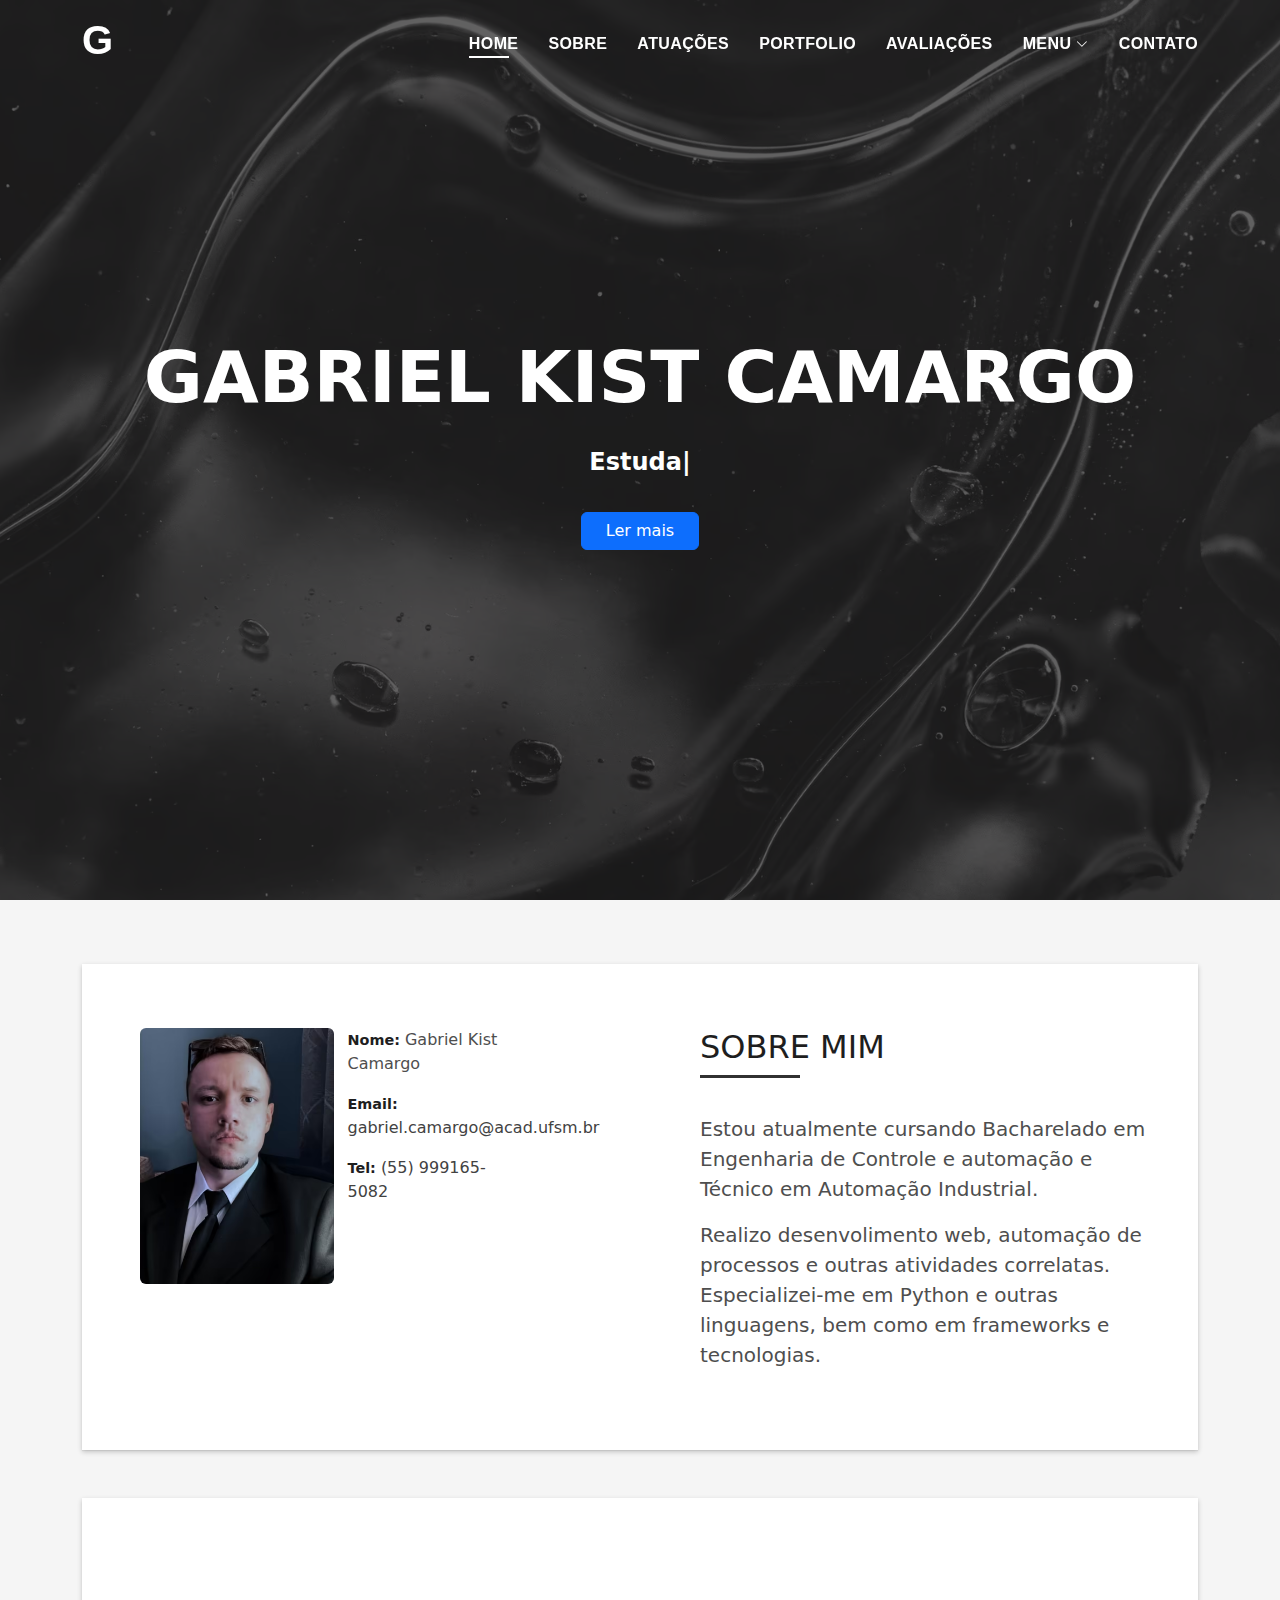
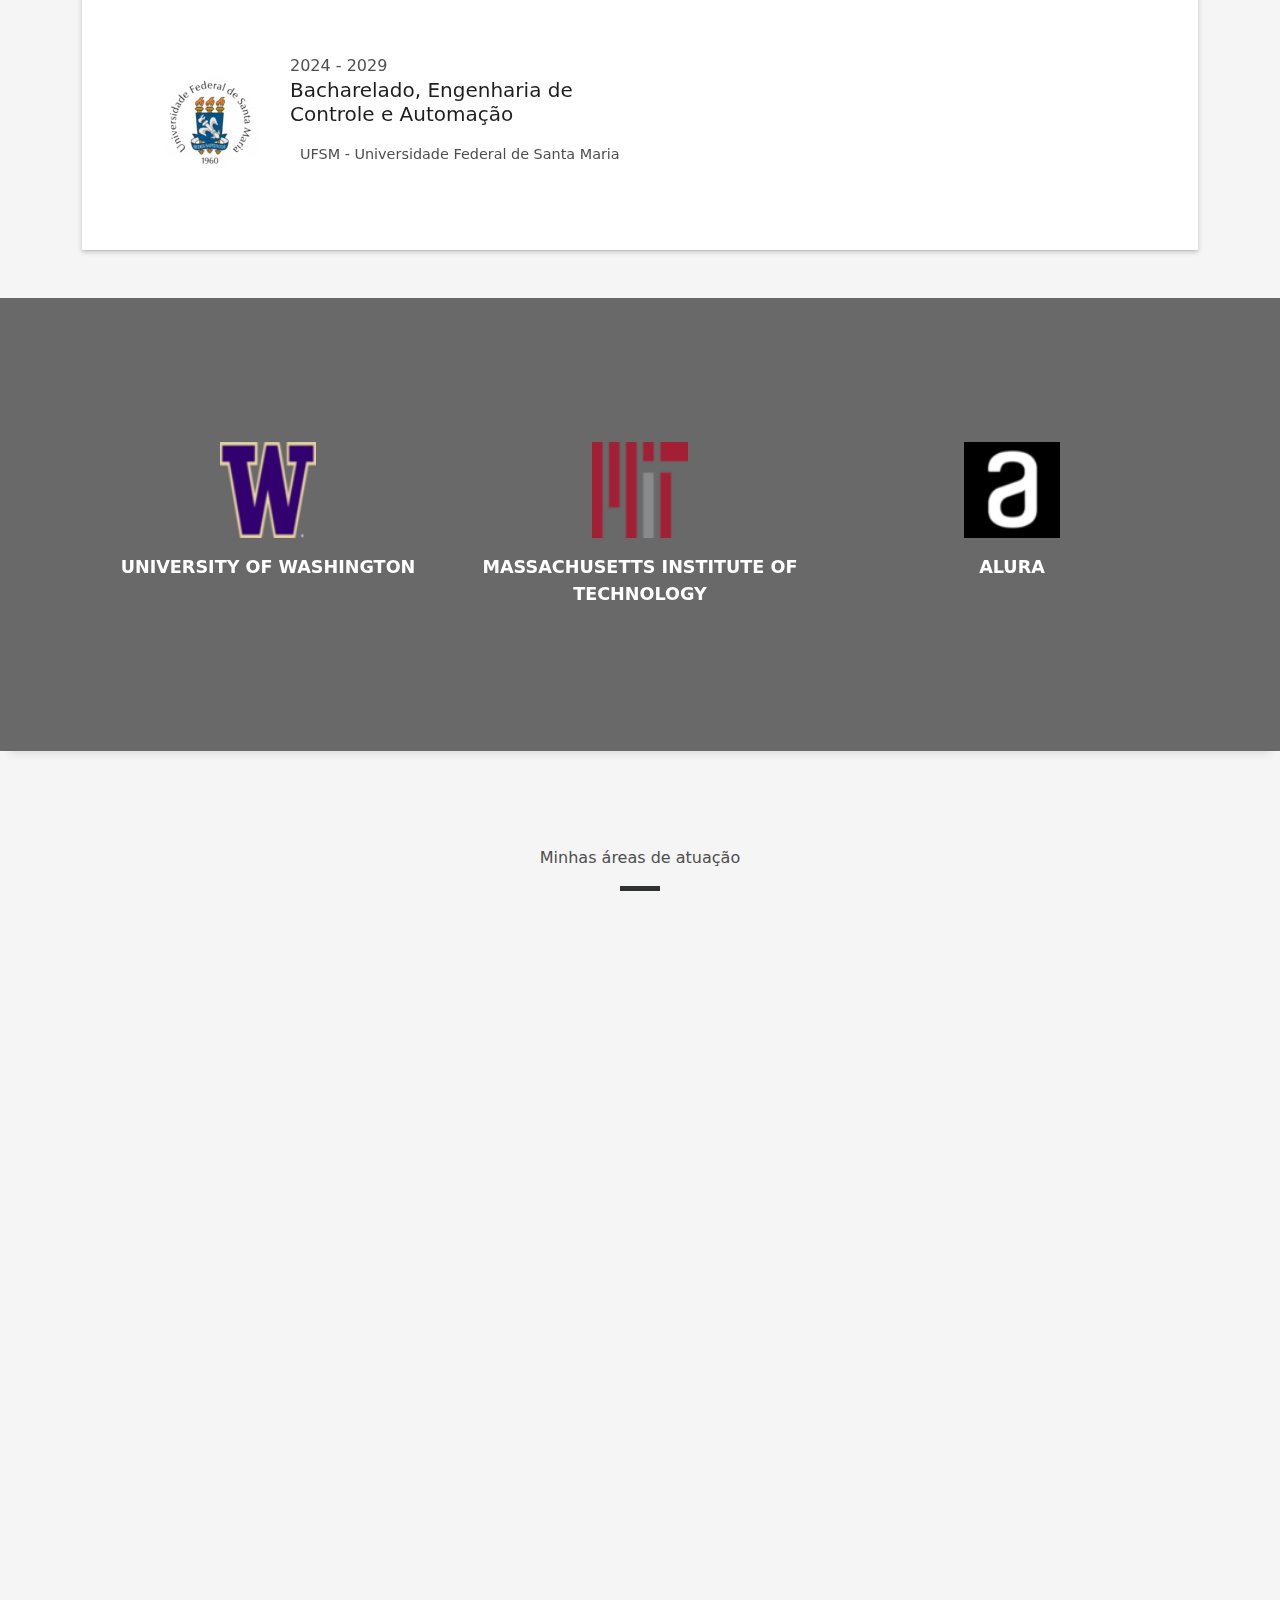
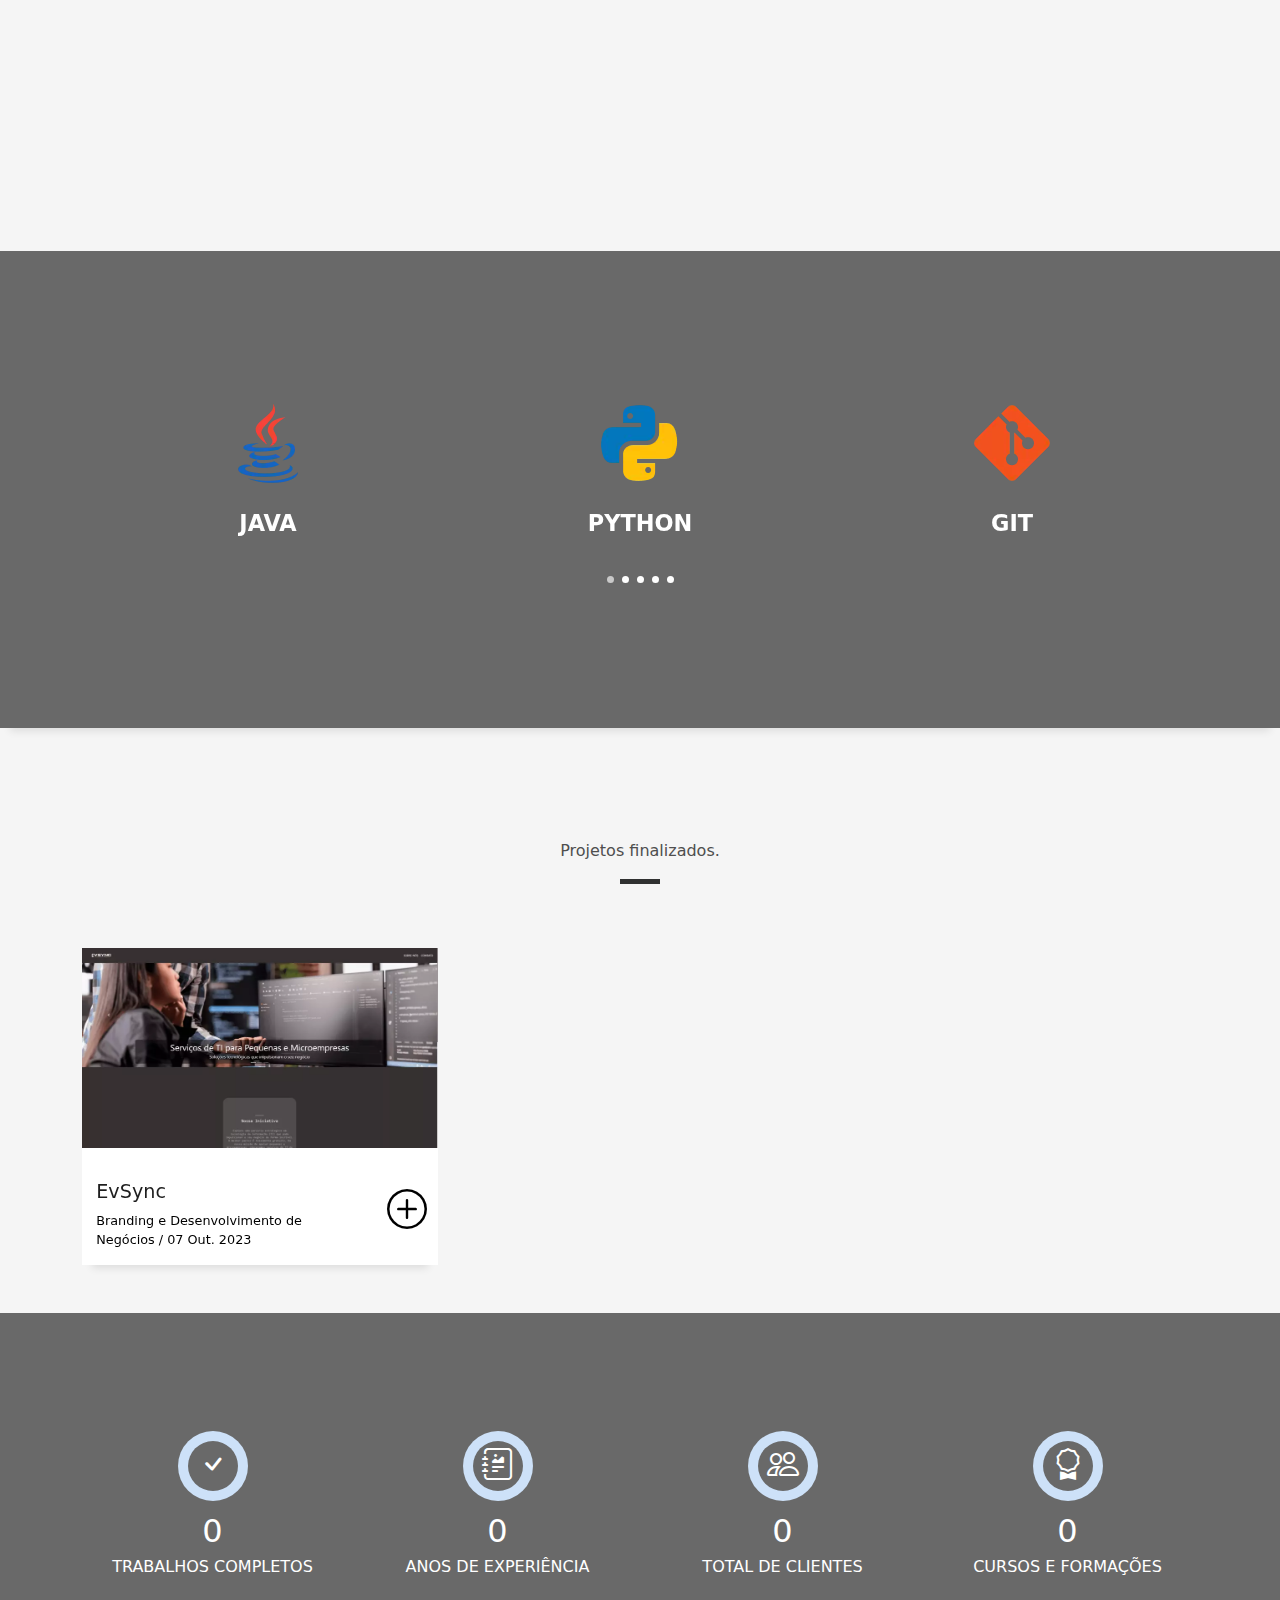
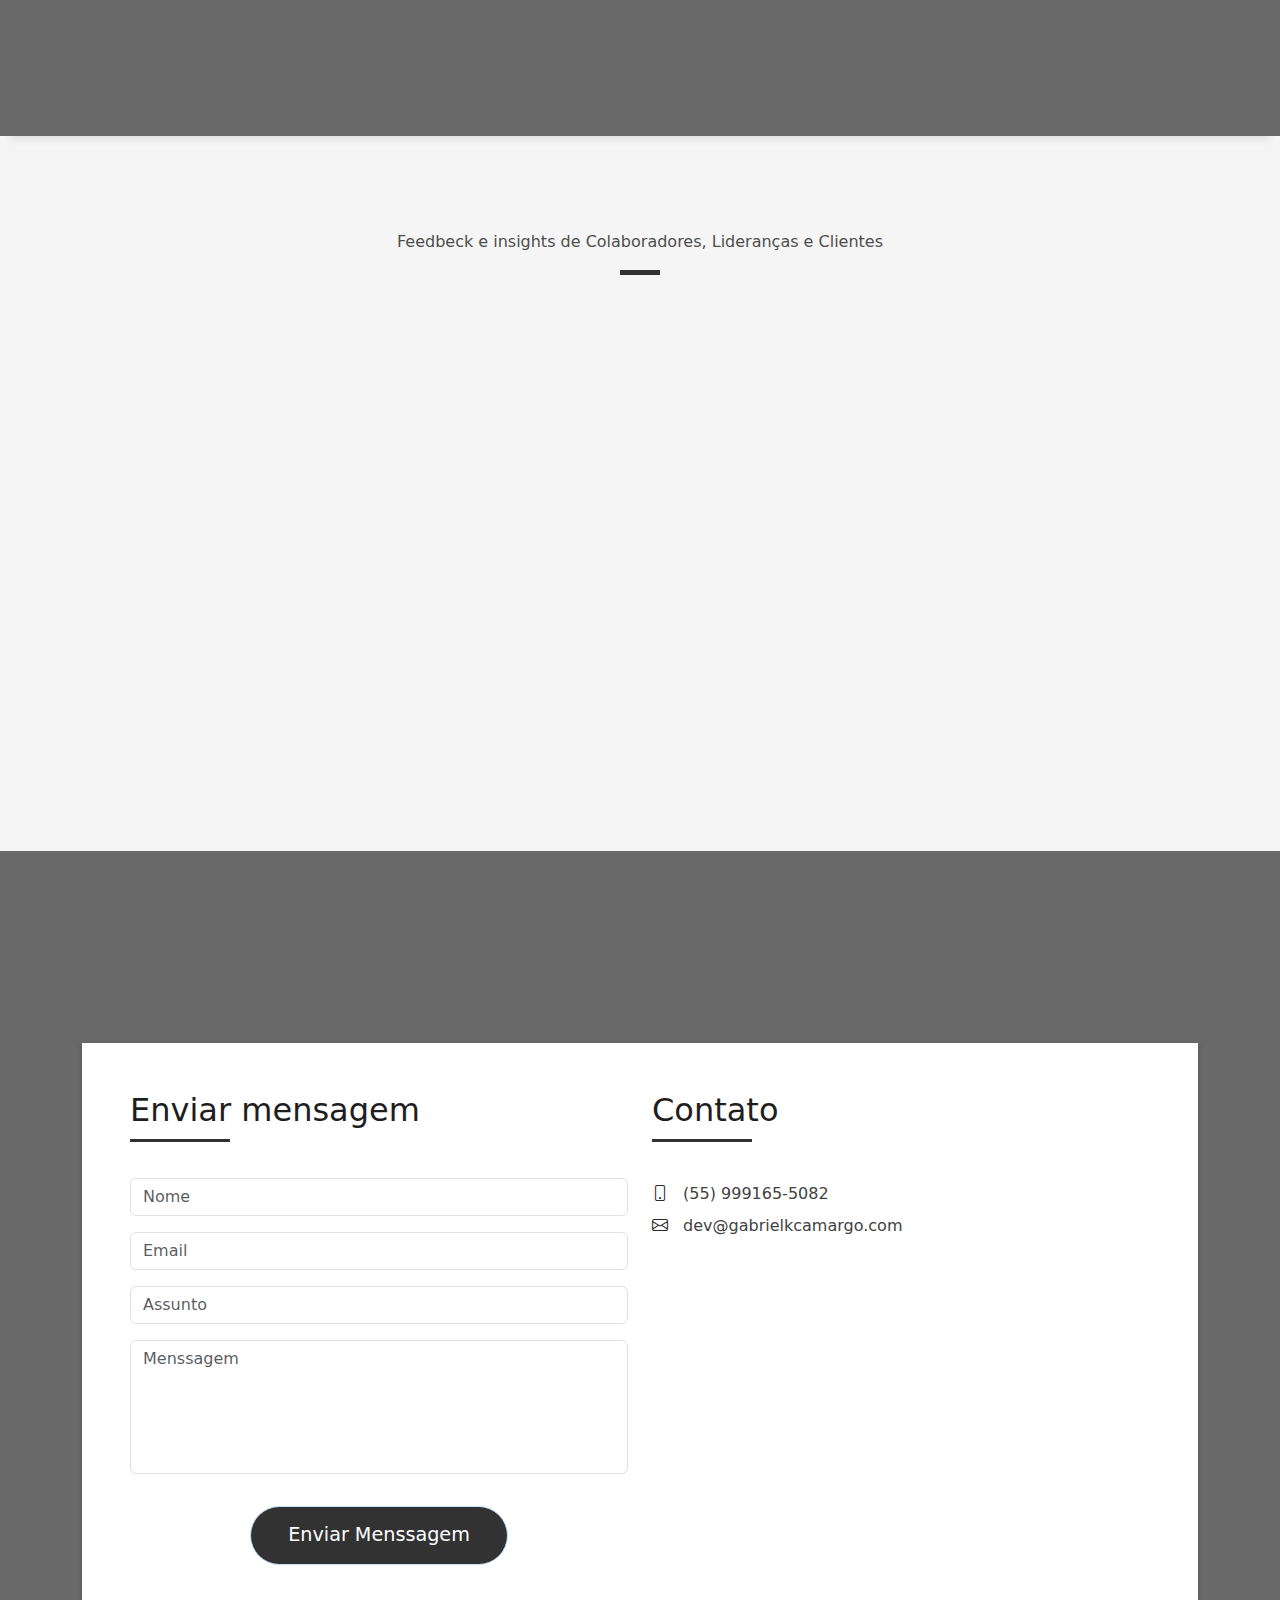
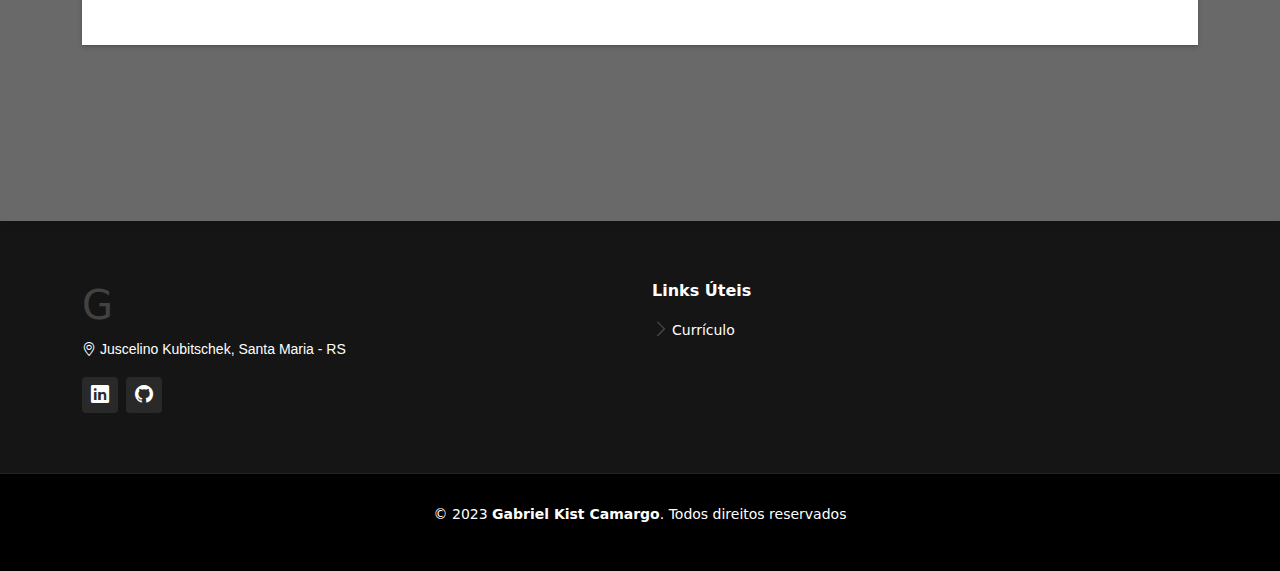
==== commit f740d9f6: "Added - Imagens Webp Fixed - Habilidades" ====
--- a/index.html
+++ b/index.html
@@ -154,14 +154,15 @@
                       <p class="lead">
                         Estou atualmente cursando
                         <b
-                          >Bacharelado em Engenharia de Controle e automação e Técnico em
-                          Automação Industrial</b
+                          >Bacharelado em Engenharia de Controle e automação e
+                          Técnico em Automação Industrial</b
                         >.
                       </p>
                       <p class="lead">
-                        Realizo desenvolimento web, automação de processos e outras atividades correlatas.
-                        Especializei-me em Python e outras linguagens, bem como em
-                        frameworks e tecnologias.
+                        Realizo desenvolimento web, automação de processos e
+                        outras atividades correlatas. Especializei-me em Python
+                        e outras linguagens, bem como em frameworks e
+                        tecnologias.
                       </p>
                     </div>
                   </div>
@@ -477,17 +478,6 @@
                     <div class="testimonial-box">
                       <div class="author-test">
                         <img
-                          src="./assets/img/icon/iconespringboot.webp"
-                          alt="Icone SpringBoot"
-                        />
-                        <span class="author">SpringBoot</span>
-                      </div>
-                    </div>
-                  </div>
-                  <div class="swiper-slide">
-                    <div class="testimonial-box">
-                      <div class="author-test">
-                        <img
                           src="./assets/img/icon/iconepython.webp"
                           alt="Icone Python"
                         />
@@ -499,39 +489,6 @@
                     <div class="testimonial-box">
                       <div class="author-test">
                         <img
-                          src="./assets/img/icon/iconemongodb.webp"
-                          alt="Icone MongoDB"
-                        />
-                        <span class="author">MongoDB</span>
-                      </div>
-                    </div>
-                  </div>
-                  <div class="swiper-slide">
-                    <div class="testimonial-box">
-                      <div class="author-test">
-                        <img
-                          src="./assets/img/icon/iconepostgreesql.webp"
-                          alt="Icone PostgreeSQL"
-                        />
-                        <span class="author">PostgreeSQL</span>
-                      </div>
-                    </div>
-                  </div>
-                  <div class="swiper-slide">
-                    <div class="testimonial-box">
-                      <div class="author-test">
-                        <img
-                          src="./assets/img/icon/iconeaws.webp"
-                          alt="Icone AWS"
-                        />
-                        <span class="author">AWS</span>
-                      </div>
-                    </div>
-                  </div>
-                  <div class="swiper-slide">
-                    <div class="testimonial-box">
-                      <div class="author-test">
-                        <img
                           src="./assets/img/icon/iconegit.webp"
                           alt="Icone Git"
                         />
@@ -543,32 +500,21 @@
                     <div class="testimonial-box">
                       <div class="author-test">
                         <img
-                          src="./assets/img/icon/iconegitlab.webp"
-                          alt="Icone GitLab"
-                        />
-                        <span class="author">GitLab</span>
-                      </div>
-                    </div>
-                  </div>
-                  <div class="swiper-slide">
-                    <div class="testimonial-box">
-                      <div class="author-test">
-                        <img
-                          src="./assets/img/icon/iconedocker.webp"
+                          src="./assets/img/icon/iconegithub.webp"
+                          alt="Icone GitHub"
+                        />
+                        <span class="author">GitHub</span>
+                      </div>
+                    </div>
+                  </div>
+                  <div class="swiper-slide">
+                    <div class="testimonial-box">
+                      <div class="author-test">
+                        <img
+                          src="./assets/img/icon/iconesap.webp"
                           alt="Icone Docker"
                         />
-                        <span class="author">Docker</span>
-                      </div>
-                    </div>
-                  </div>
-                  <div class="swiper-slide">
-                    <div class="testimonial-box">
-                      <div class="author-test">
-                        <img
-                          src="./assets/img/icon/iconekubernets.webp"
-                          alt="Icone Kubernets"
-                        />
-                        <span class="author">Kubernets</span>
+                        <span class="author">SAP</span>
                       </div>
                     </div>
                   </div>
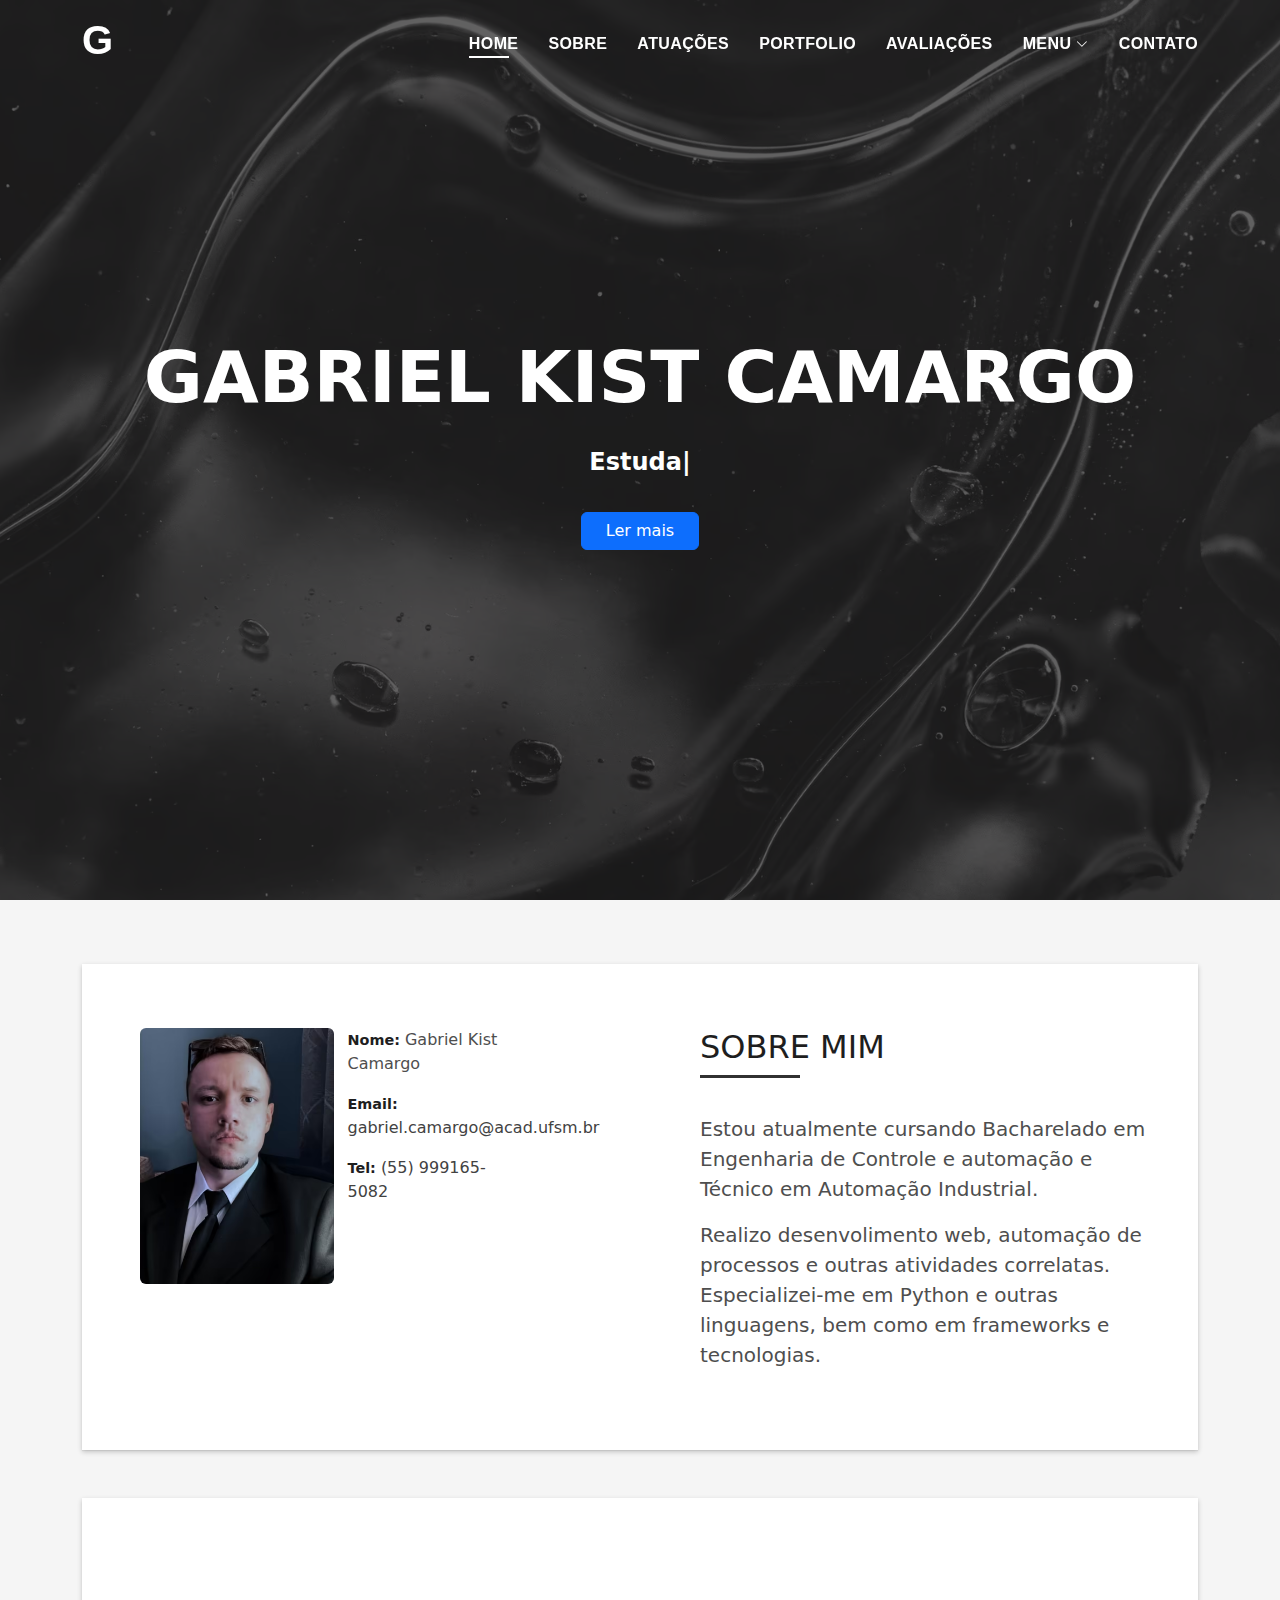
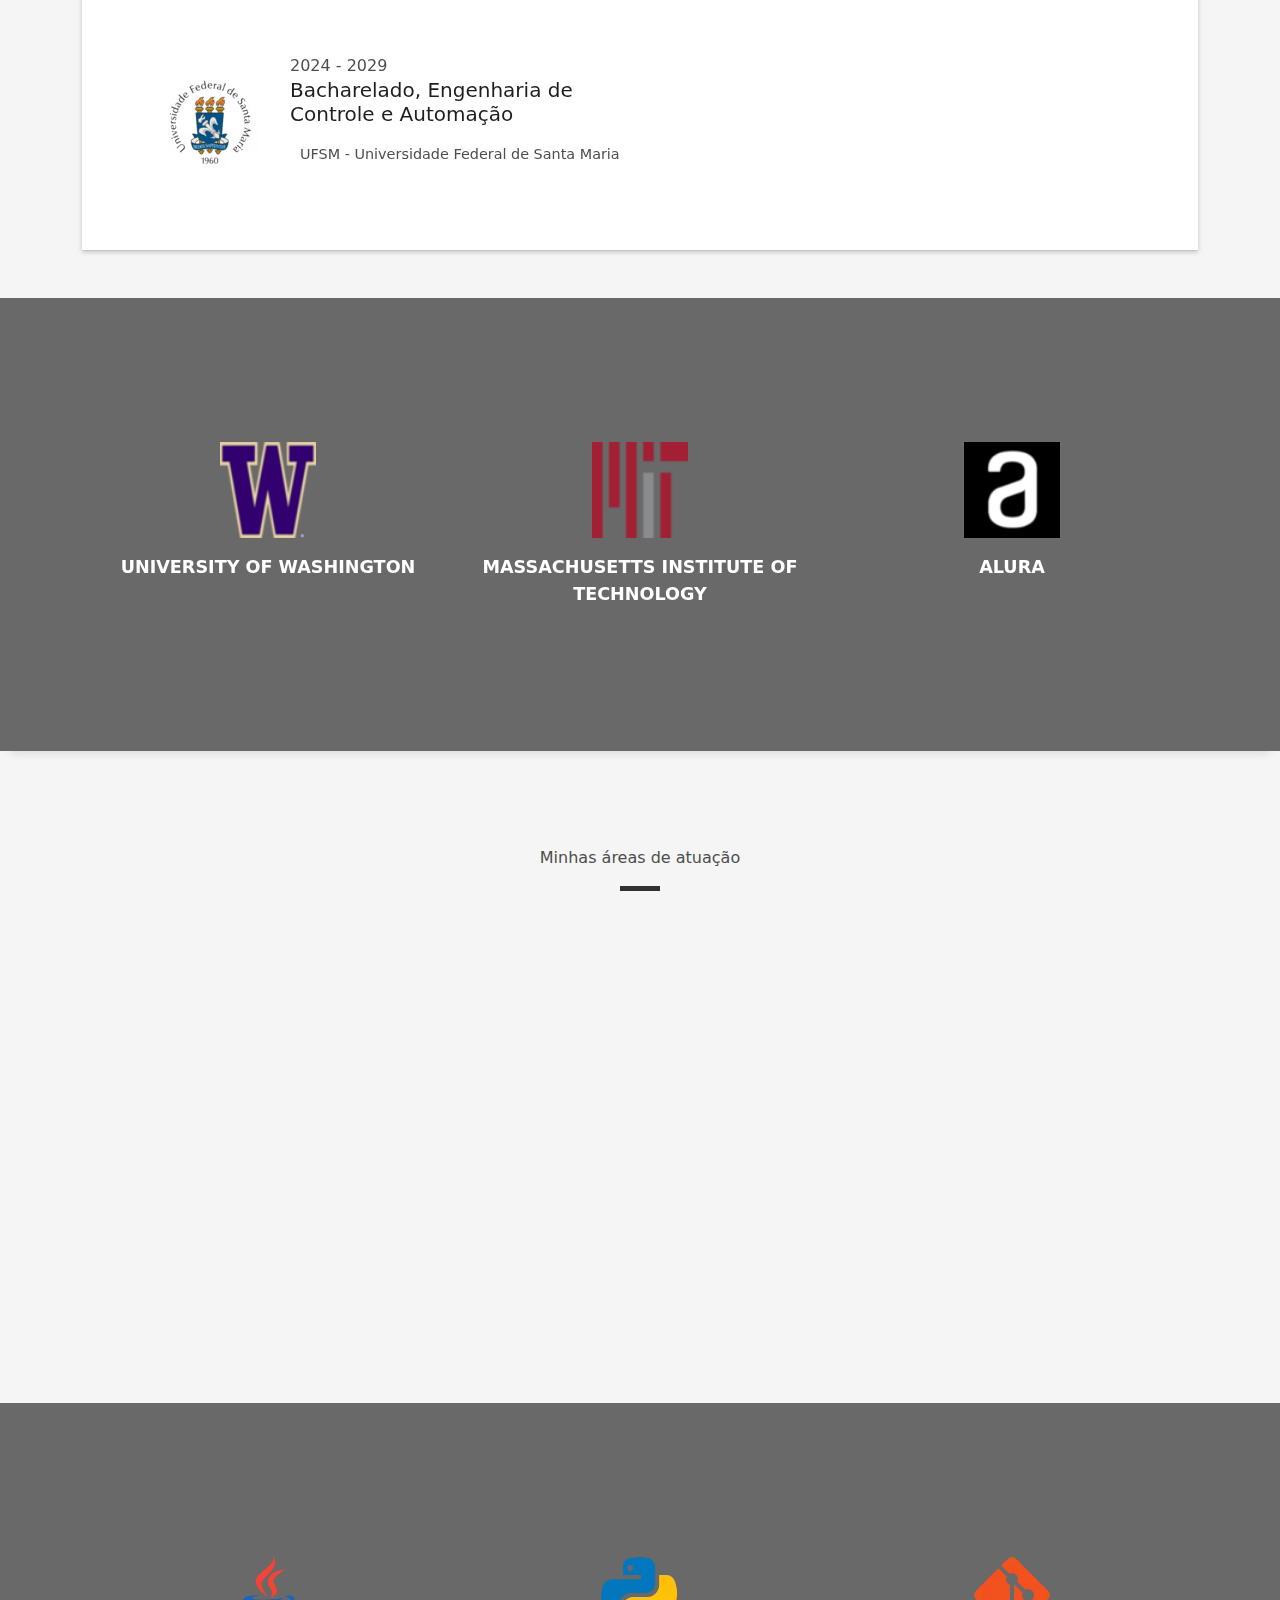
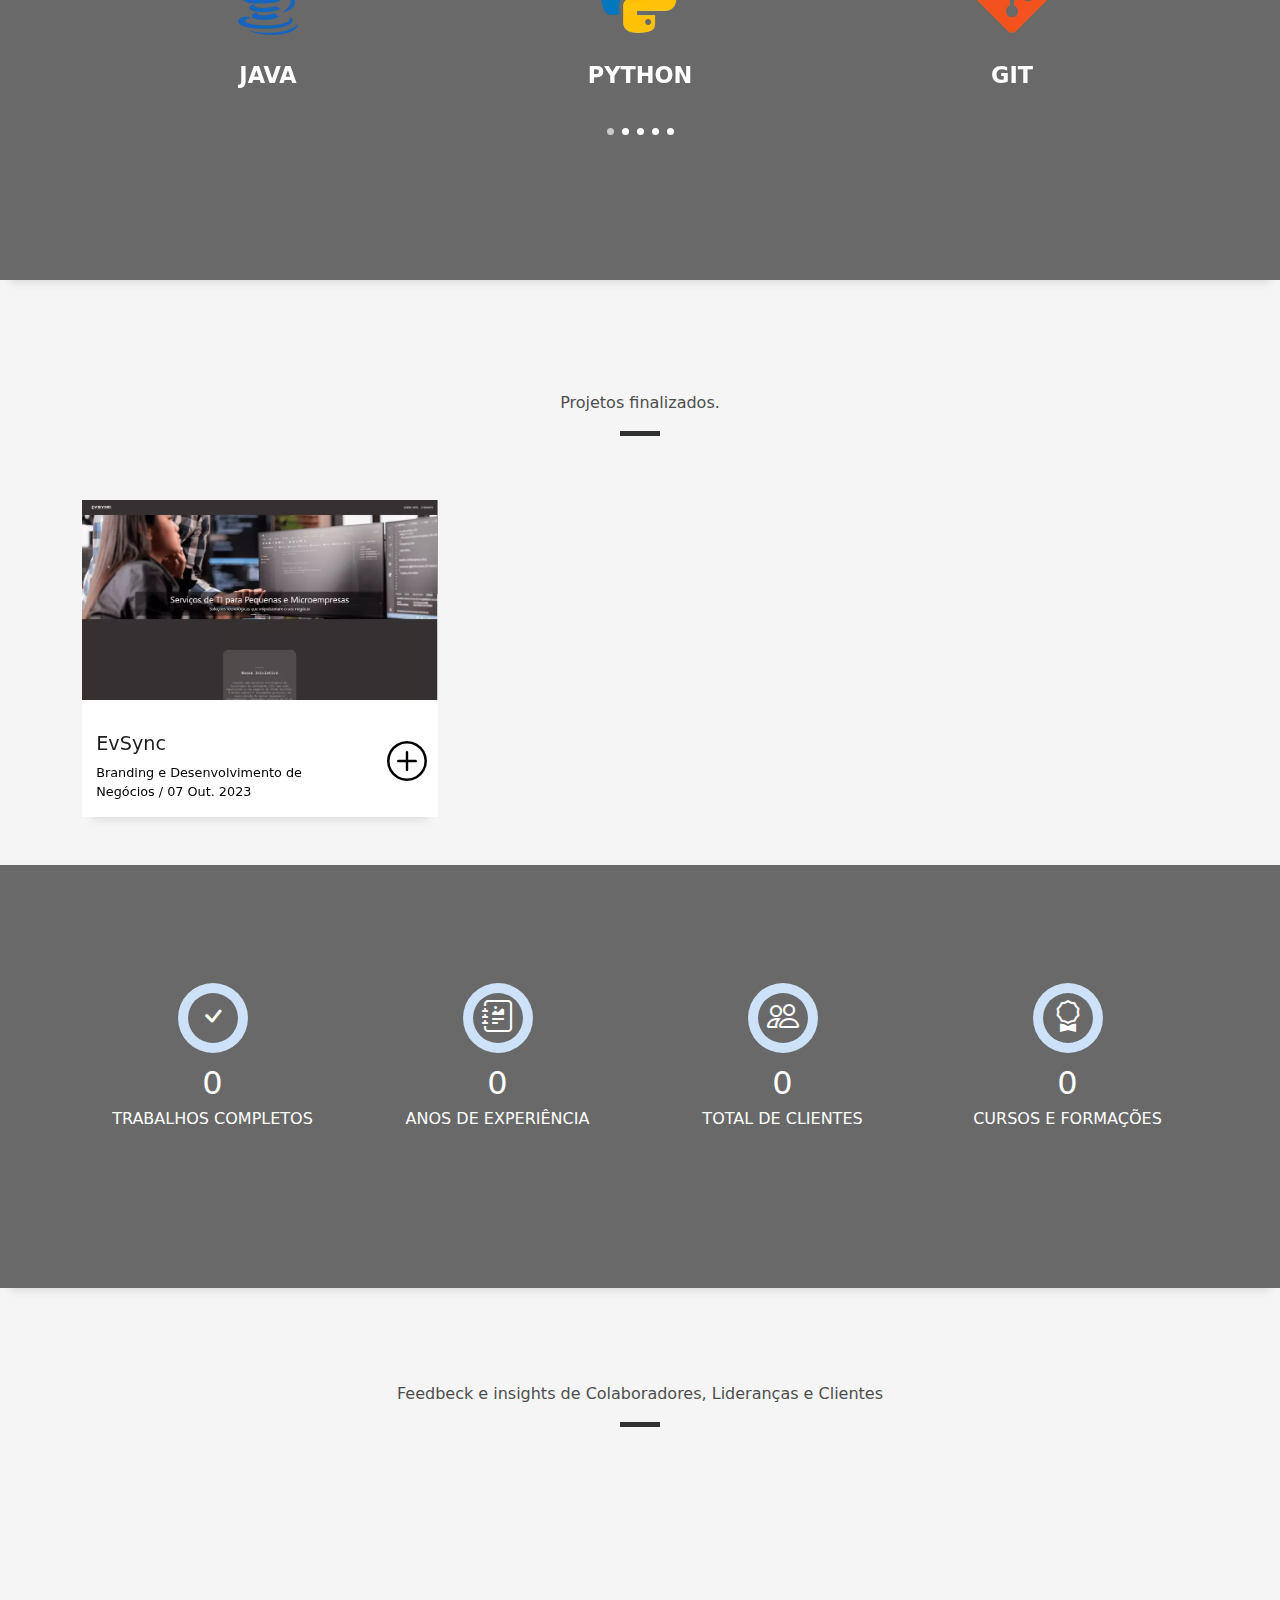
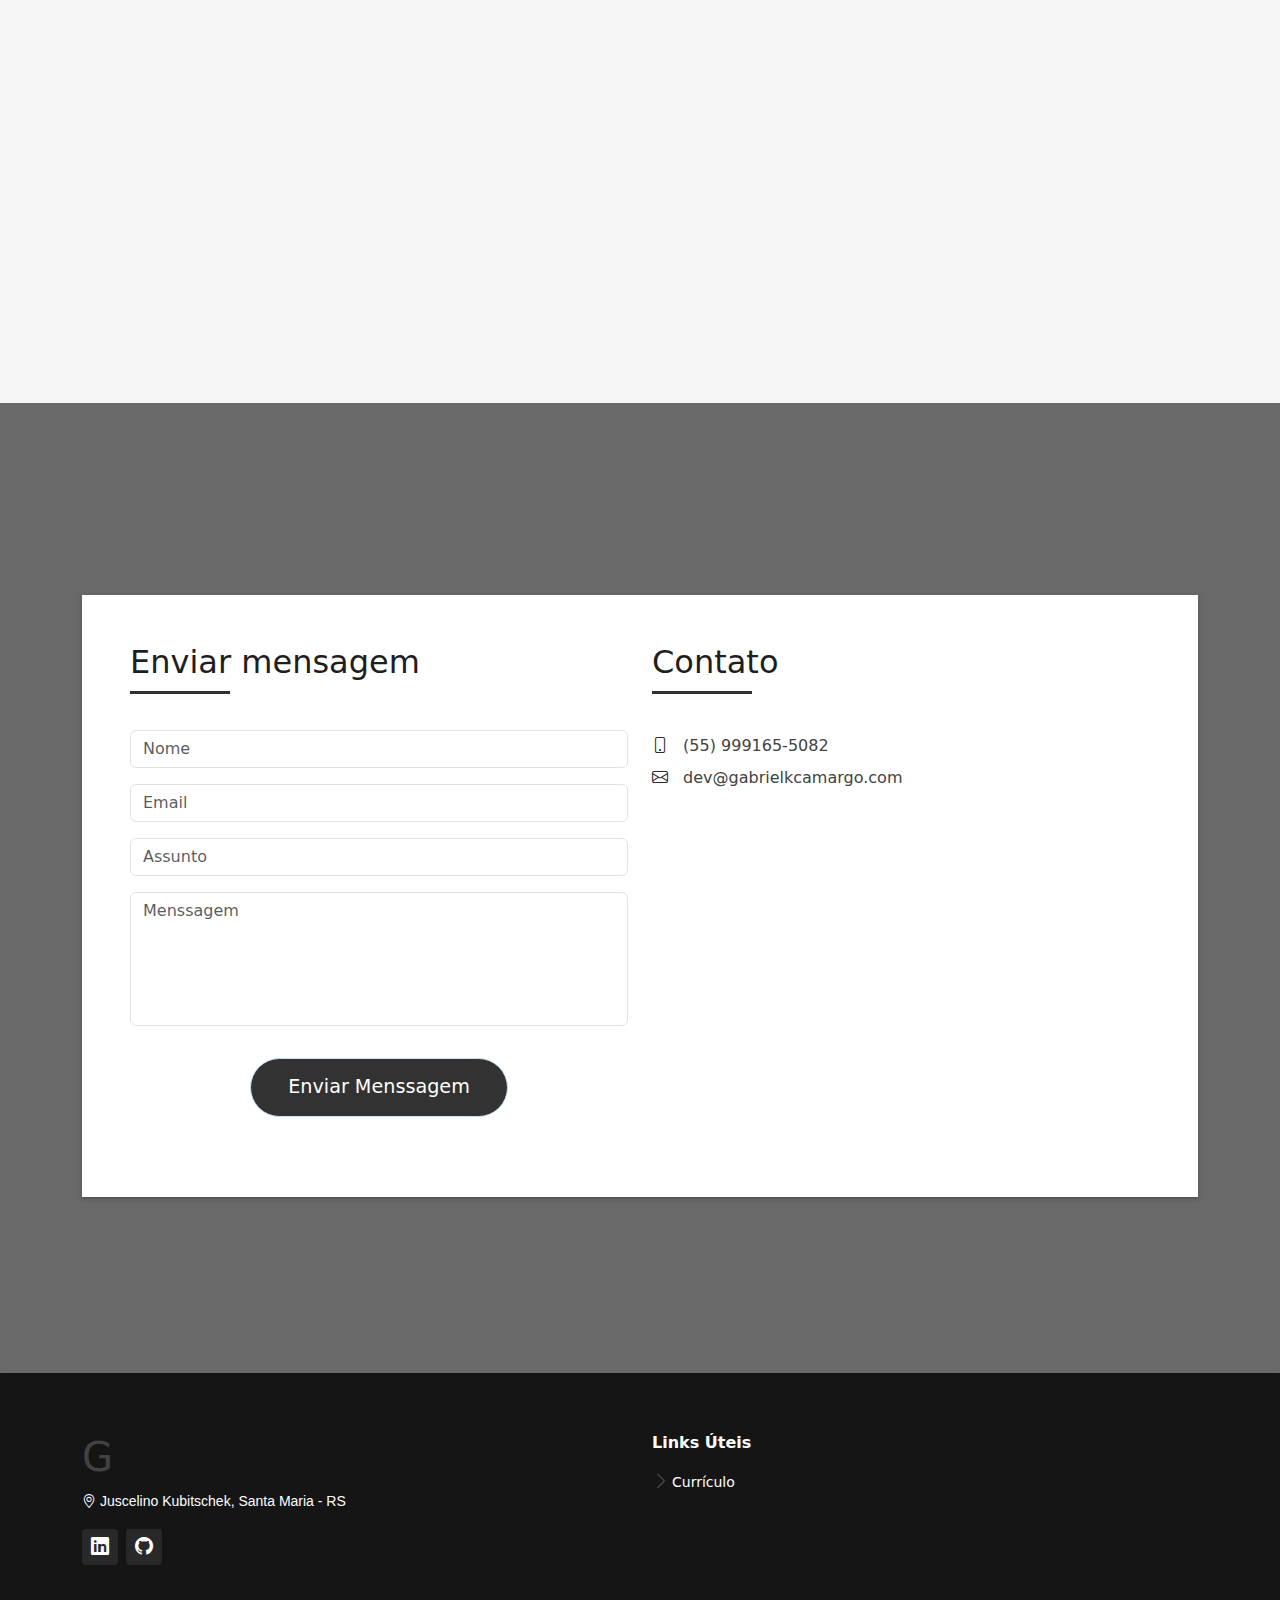
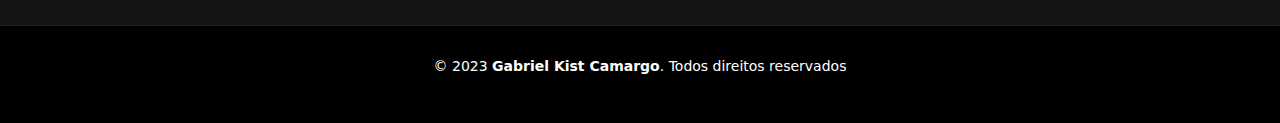
==== commit 37dcdd71: "Added - Novas informações nas atuações Fixed - Informações" ====
--- a/index.html
+++ b/index.html
@@ -350,26 +350,14 @@
                   ></span>
                 </div>
                 <div class="service-content">
-                  <h2 class="s-title">Front-End Developer</h2>
+                  <h2 class="s-title">Desenvolvedor</h2>
                   <p class="s-description text-center">
-                    Ofereço serviços de desenvolvimento front-end na criação de
-                    landing pages e outros elementos web. Com expertise em
-                    <b>Bootstrap, jQuery, HTML, CSS e JavaScript</b>.
-                  </p>
-                </div>
-              </div>
-            </div>
-            <div class="col-md-4">
-              <div class="service-box" data-aos="zoom-in-down">
-                <div class="service-ico">
-                  <span class="ico-circle"><i class="bi bi-server"></i></span>
-                </div>
-                <div class="service-content">
-                  <h2 class="s-title">Back End Developer</h2>
-                  <p class="s-description text-center">
-                    Sou um desenvolvedor back-end especializado em
-                    <b>Java, Python, SQL, NoSQL, AWS e Spring Boot</b>, entre
-                    outras.
+                    Experiência em desenvolvimento tanto front-end quanto
+                    back-end, com foco na criação de landing pages e outros
+                    elementos web. Possuo habilidade em tecnologias como
+                    <b>Java, Python, SQL, HTML e CSS</b>, entre outras
+                    linguagens e ferramentas relevantes para o desenvolvimento
+                    web.
                   </p>
                 </div>
               </div>
@@ -382,29 +370,13 @@
                   ></span>
                 </div>
                 <div class="service-content">
-                  <h2 class="s-title">Back Office</h2>
+                  <h2 class="s-title">Back Office e Front Office</h2>
                   <p class="s-description text-center">
-                    Proficiência no uso de softwares, incluindo
-                    <b>SAP, Power BI e Excel</b> para análise de dados,
-                    elaboração de relatórios no âmbito administrativo e
-                    operacional.
-                  </p>
-                </div>
-              </div>
-            </div>
-            <div class="col-md-4">
-              <div class="service-box" data-aos="zoom-in-up">
-                <div class="service-ico">
-                  <span class="ico-circle"
-                    ><i class="bi bi-file-earmark-text"></i
-                  ></span>
-                </div>
-                <div class="service-content">
-                  <h2 class="s-title">Front Office</h2>
-                  <p class="s-description text-center">
-                    Proficiência no uso de softwares, incluindo
-                    <b>Microsoft Office e Trello</b> para gerenciamento de
-                    documentos e projetos.
+                    Tenho experiência sólida no uso de softwares essenciais para
+                    análise de dados e elaboração de relatórios administrativos
+                    e operacionais, incluindo <b>SAP, Power BI e Excel</b>. Além
+                    disso, possuo proficiência no <b>Microsoft Office</b> para
+                    gerenciamento eficaz de documentos e projetos.
                   </p>
                 </div>
               </div>
@@ -418,32 +390,14 @@
                 </div>
                 <div class="service-content">
                   <h2 class="s-title">Suporte técnico</h2>
-                  <ul class="s-description s-description-tec text-center">
-                    <li>
-                      Habilidade com solicitações de suporte, com atendimento ao
-                      cliente.
-                    </li>
-                    <li>
-                      Experiência com suporte técnico e resolução de problemas
-                      de hardware e software.
-                    </li>
-                  </ul>
-                </div>
-              </div>
-            </div>
-            <div class="col-md-4">
-              <div class="service-box" data-aos="zoom-in-up">
-                <div class="service-ico">
-                  <span class="ico-circle"><i class="bi bi-laptop"></i></span>
-                </div>
-                <div class="service-content">
-                  <h2 class="s-title">Técnico de hardware</h2>
-                  <ul class="s-description s-description-tec text-center">
-                    <li>Manutenção preventiva e reparos em computadores.</li>
-                    <li>
-                      Experiência em atualização e substituição de componentes.
-                    </li>
-                  </ul>
+                  <p class="s-description text-center">
+                    Experiência sólida em atendimento ao cliente e suporte
+                    técnico, com habilidades comprovadas na resolução de
+                    problemas relacionados a hardware e software. Possuo
+                    expertise em manutenção preventiva e reparos em
+                    computadores, incluindo atualização e substituição de
+                    componentes.
+                  </p>
                 </div>
               </div>
             </div>
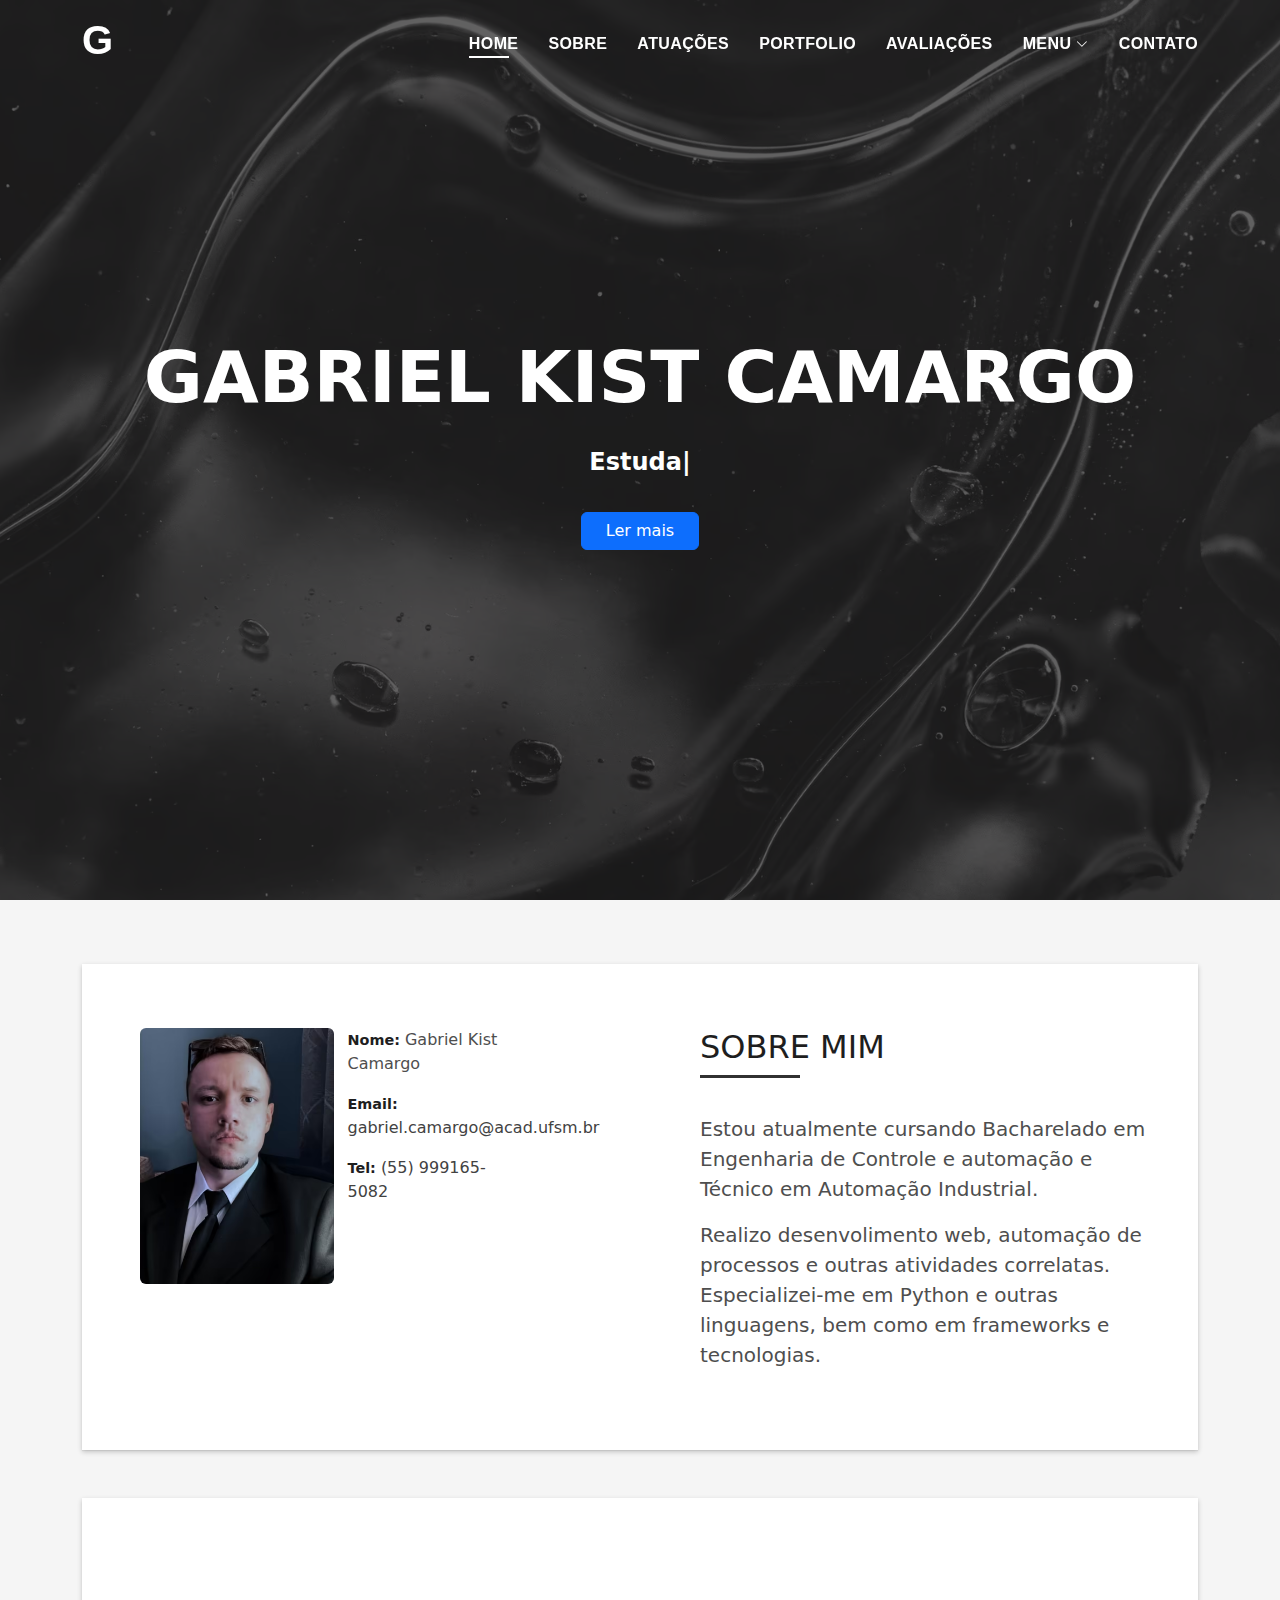
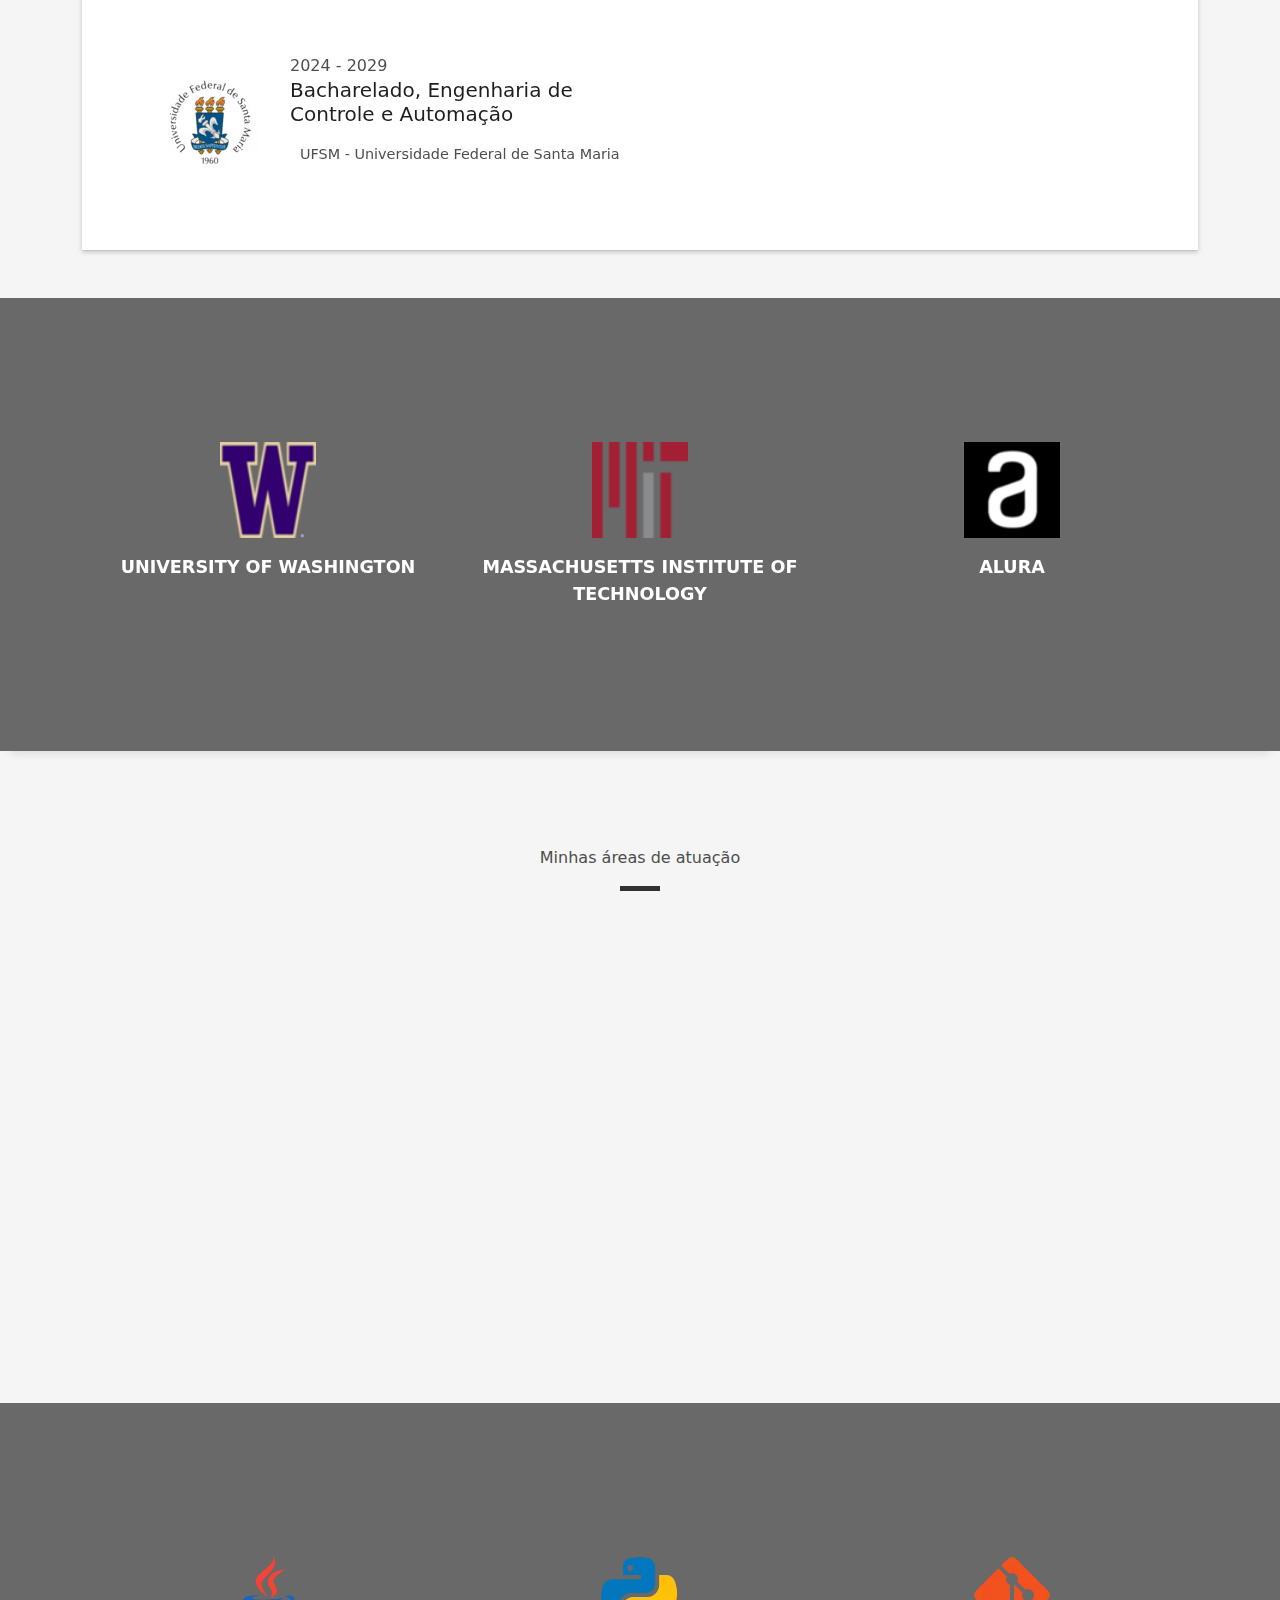
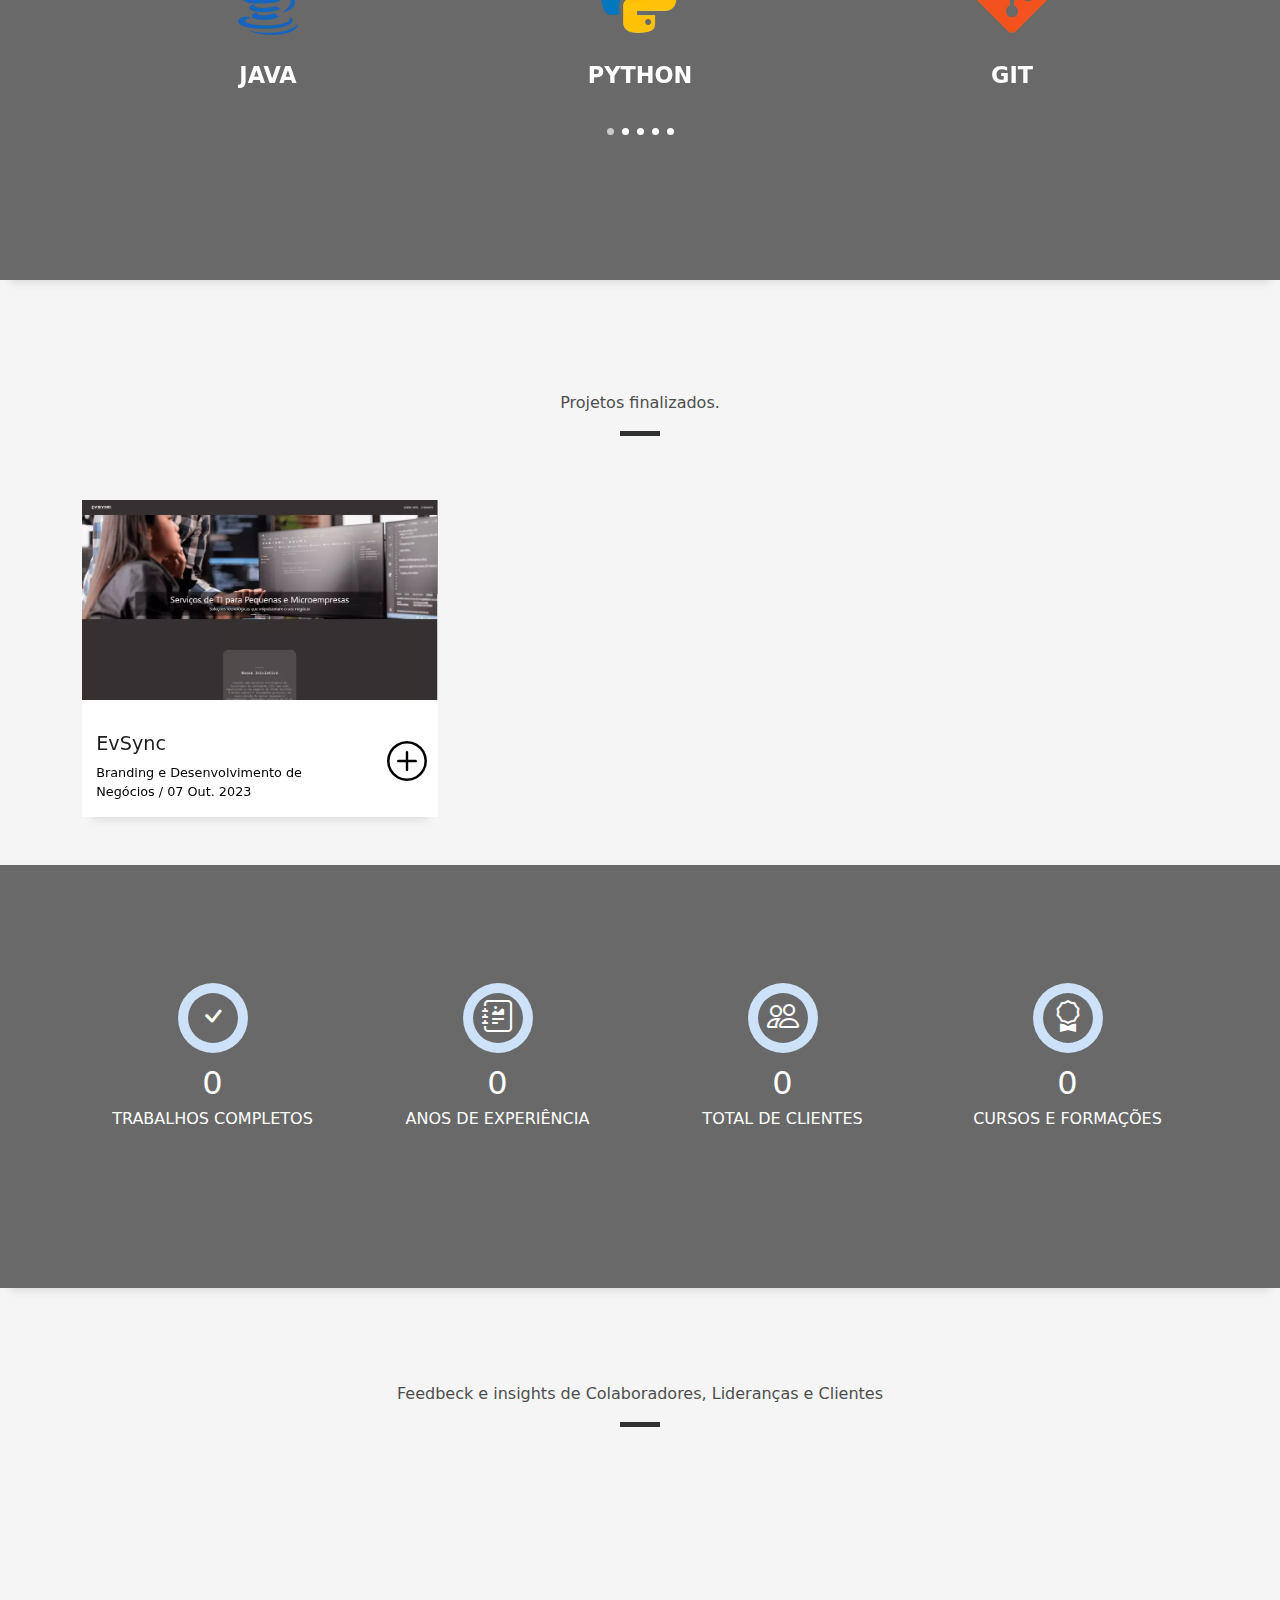
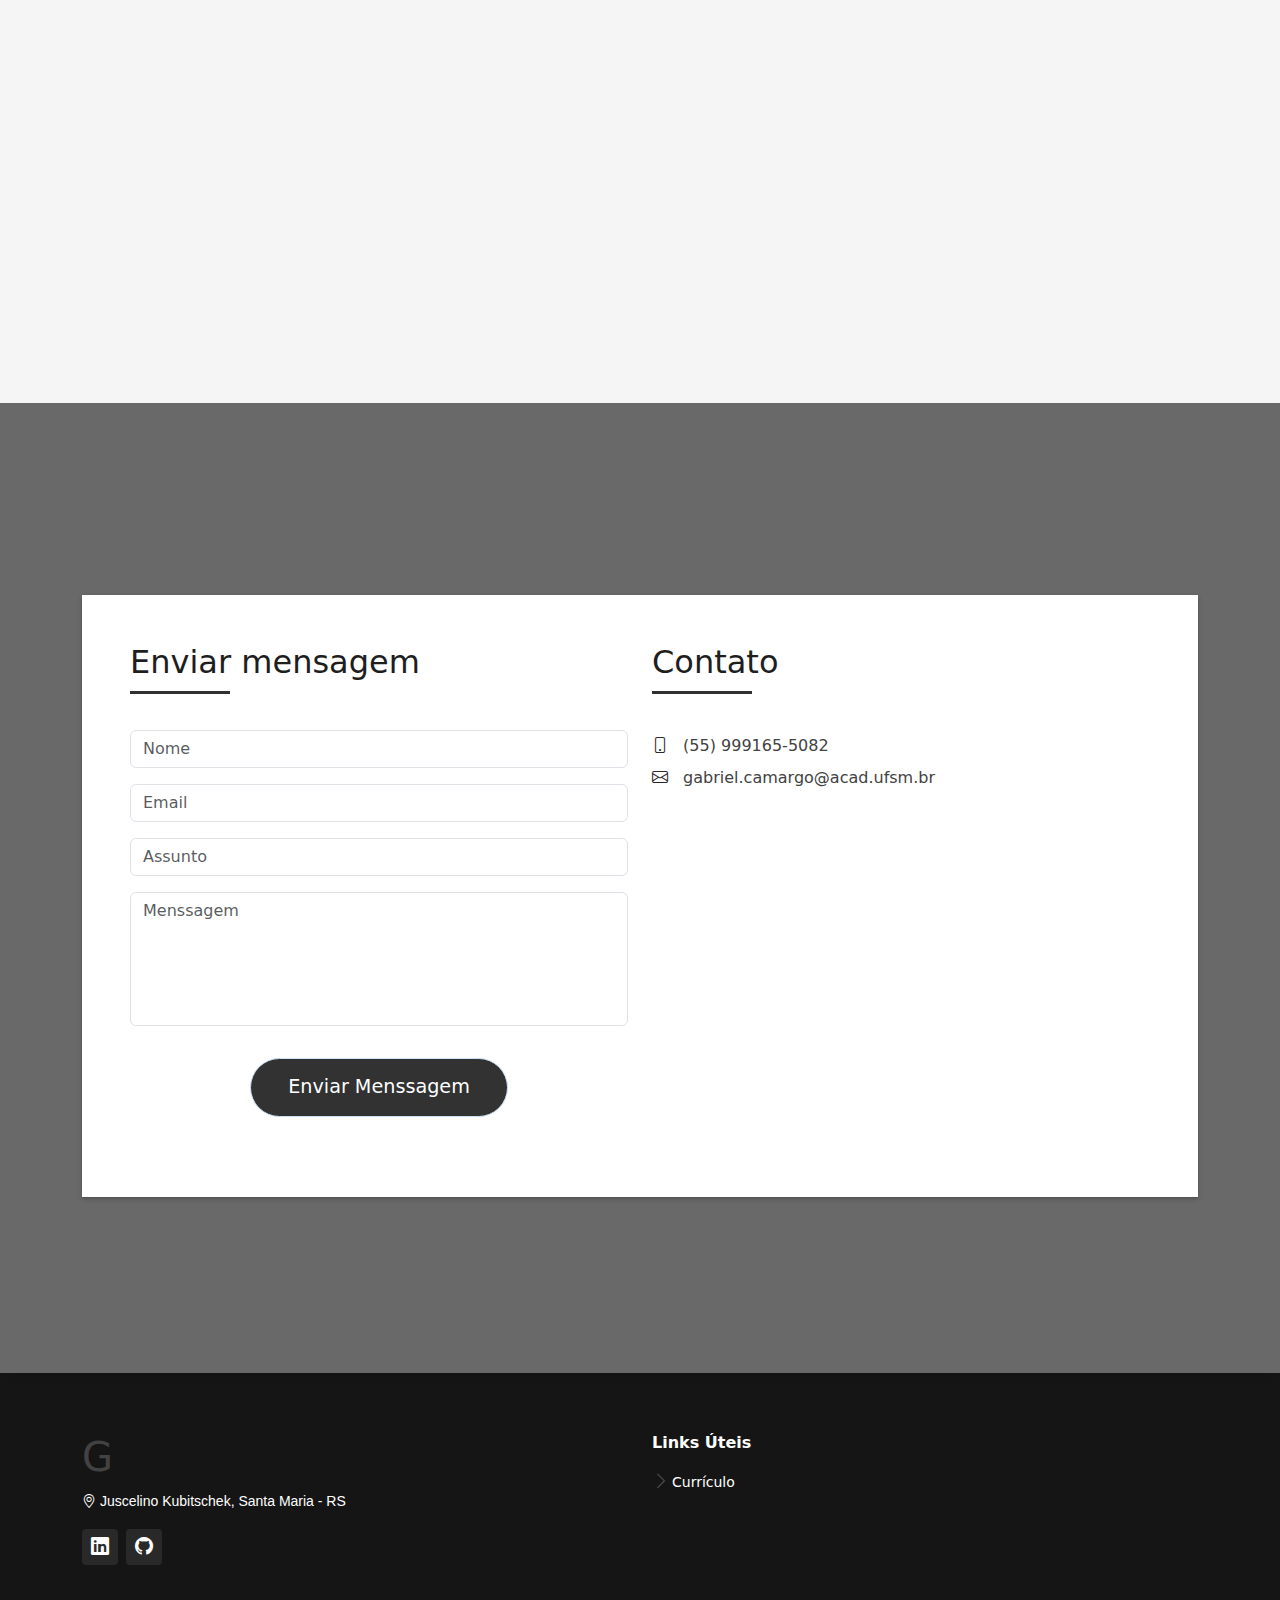
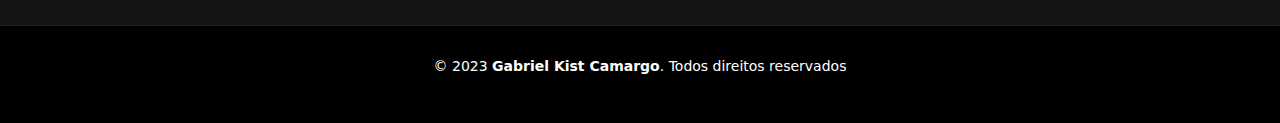
==== commit e0eff186: "Fixed - Correção de Email" ====
--- a/index.html
+++ b/index.html
@@ -838,8 +838,8 @@
                             <span class="bi bi-envelope"></span>
                             <a
                               target="_blank"
-                              href="mailto:dev@gabrielkcamargo.com"
-                              >dev@gabrielkcamargo.com</a
+                              href="mailto:gabriel.camargo@acad.ufsm.br"
+                              >gabriel.camargo@acad.ufsm.br</a
                             >
                           </li>
                         </ul>
